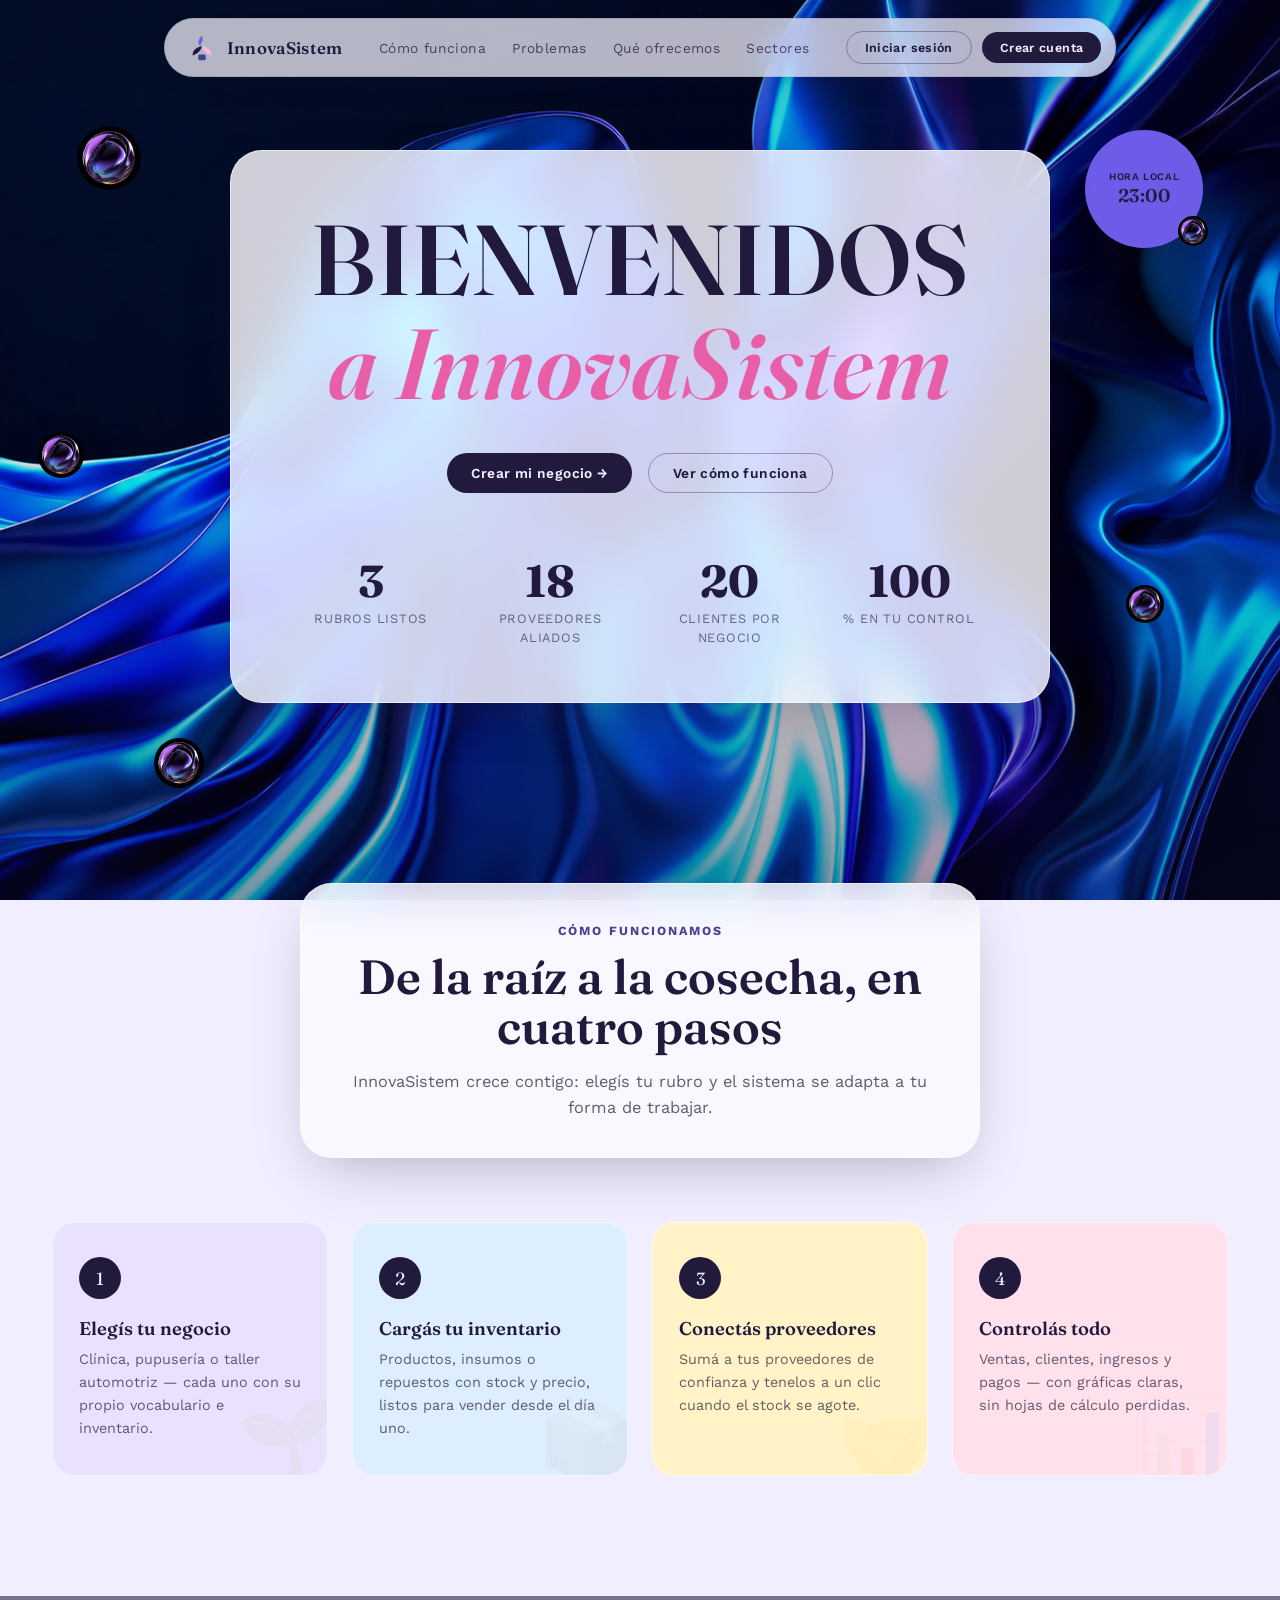
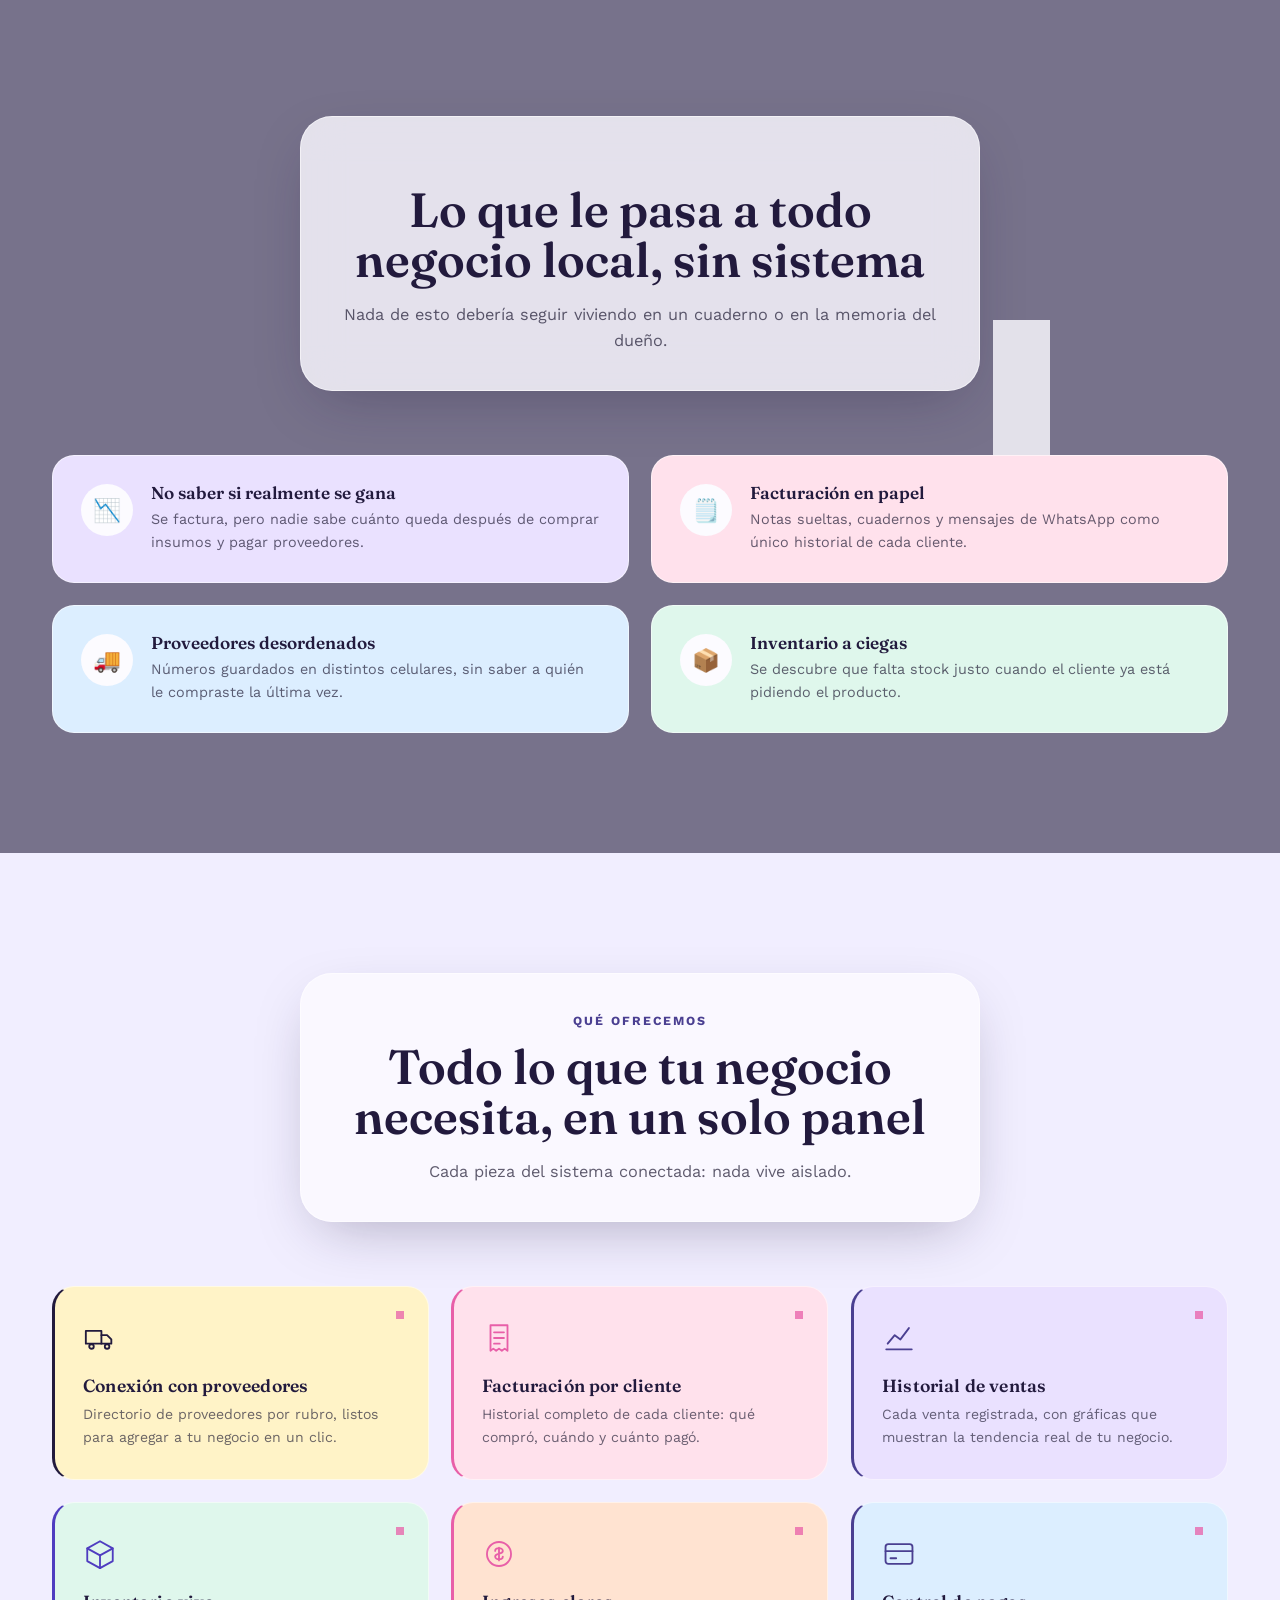
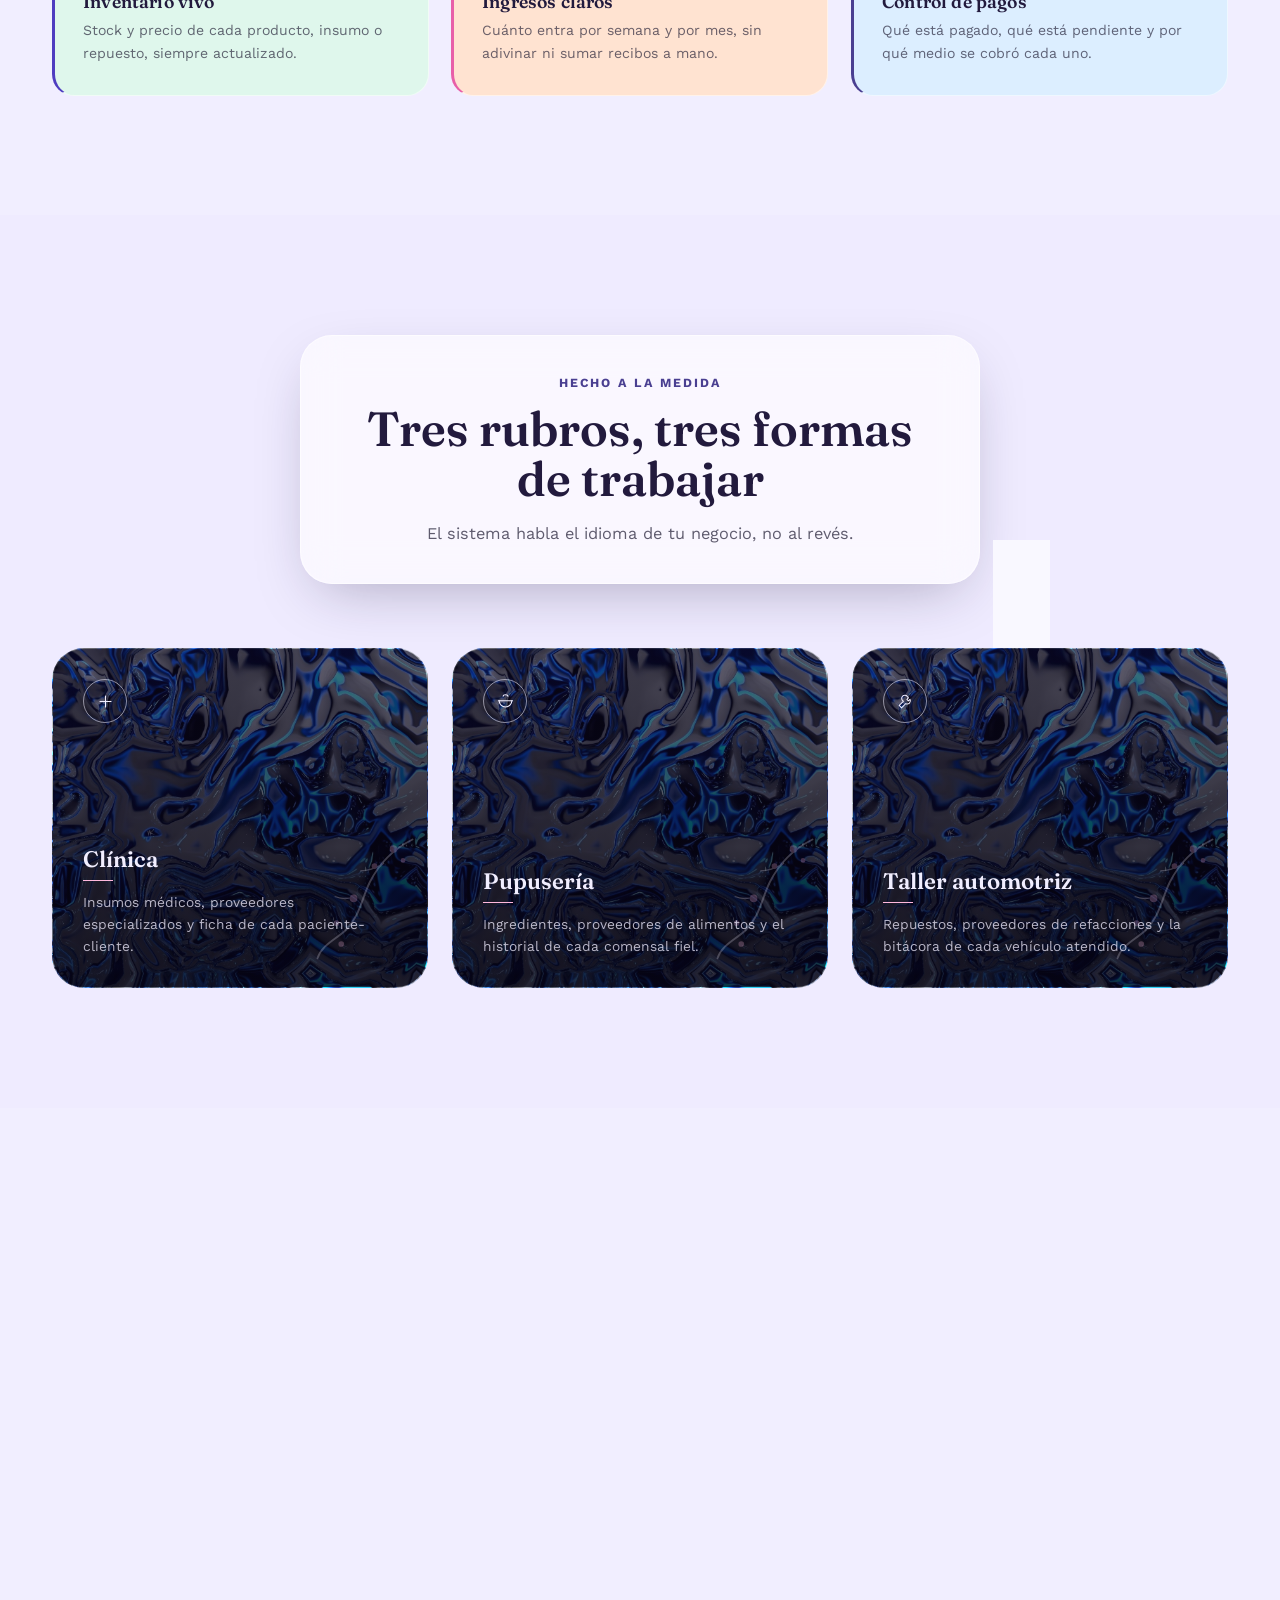
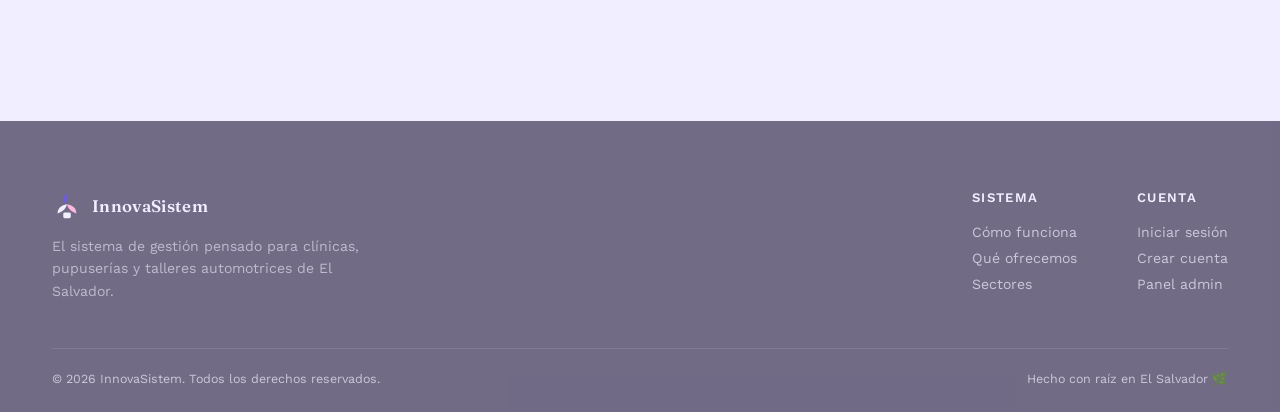
==== index.html @ 736d4b8c "Fondo metalico azul en las tarjetas de sector Usa la foto de textura metalica/liquida azul que el us" ====
<!doctype html>
<html lang="es">
<head>
<meta charset="UTF-8">
<meta name="viewport" content="width=device-width, initial-scale=1.0">
<title>InnovaSistem — El sistema para tu negocio local</title>
<meta name="description" content="InnovaSistem: proveedores, facturación, ventas, ingresos y pagos en un solo lugar para clínicas, pupuserías y talleres.">
<link rel="icon" href="data:,">
<link rel="preconnect" href="https://fonts.googleapis.com">
<link rel="preconnect" href="https://fonts.gstatic.com" crossorigin>
<link href="https://fonts.googleapis.com/css2?family=Fraunces:ital,opsz,wght@0,9..144,400;0,9..144,600;0,9..144,700;1,9..144,500&family=Work+Sans:wght@400;500;600;700&display=swap" rel="stylesheet">
<link rel="stylesheet" href="styles.css?v=20260910a">
</head>
<body>

<div id="splash" aria-hidden="true">
  <svg viewBox="0 0 64 64" fill="none"><path d="M32 6c-9 8-9 16-4 22 3-9 8-13 4-22Z" fill="#6C5CE7"/><path d="M32 28c-14 2-20 10-20 20 10-6 16-6 20-20Z" fill="#F1EEFF"/><path d="M32 28c14 2 20 10 20 20-10-6-16-6-20-20Z" fill="#FFB8DD"/><rect x="24" y="46" width="16" height="12" rx="3" fill="#F1EEFF"/></svg>
</div>
<div class="grain"></div>
<div class="orb-field" aria-hidden="true">
  <span class="mini-orb o1"></span>
  <span class="mini-orb o2"></span>
  <span class="mini-orb o3"></span>
  <span class="mini-orb o4"></span>
  <span class="mini-orb o5"></span>
</div>

<nav class="nav" id="nav">
  <div class="nav-inner">
    <a href="#top" class="brand">
      <svg viewBox="0 0 64 64" fill="none"><path d="M32 6c-9 8-9 16-4 22 3-9 8-13 4-22Z" fill="#6C5CE7"/><path d="M32 28c-14 2-20 10-20 20 10-6 16-6 20-20Z" fill="#221A3D"/><path d="M32 28c14 2 20 10 20 20-10-6-16-6-20-20Z" fill="#FFB8DD"/><rect x="24" y="46" width="16" height="12" rx="3" fill="#4A3F91"/></svg>
      InnovaSistem
    </a>
    <div class="nav-links">
      <a href="#funciona">Cómo funciona</a>
      <a href="#problemas">Problemas</a>
      <a href="#ofrecemos">Qué ofrecemos</a>
      <a href="#sectores">Sectores</a>
    </div>
    <div class="nav-cta">
      <a href="login.html" class="btn btn-outline btn-sm">Iniciar sesión</a>
      <a href="login.html#crear" class="btn btn-dark btn-sm">Crear cuenta</a>
      <button class="burger" id="burger" aria-label="Menú"><svg viewBox="0 0 24 24" fill="none" stroke="currentColor" stroke-width="2"><path d="M4 7h16M4 12h16M4 17h16"/></svg></button>
    </div>
  </div>
</nav>

<div id="mobileMenu" class="mobile-menu" hidden>
  <a href="#funciona">Cómo funciona</a>
  <a href="#problemas">Problemas</a>
  <a href="#ofrecemos">Qué ofrecemos</a>
  <a href="#sectores">Sectores</a>
  <a href="login.html">Iniciar sesión</a>
  <a href="login.html#crear" class="btn btn-dark">Crear cuenta</a>
</div>

<header class="hero" id="top">
  <div class="hero-clock" id="clock">HORA LOCAL<span id="clockTime">00:00</span></div>

  <div class="hero-inner">    
    <h1 class="reveal delay-1">Bienvenidos<br><span class="accent">a InnovaSistem</span></h1>
    <div class="hero-cta reveal delay-4">
      <a href="login.html#crear" class="btn btn-dark">Crear mi negocio →</a>
      <a href="#funciona" class="btn btn-outline">Ver cómo funciona</a>
    </div>

    <div class="stats reveal delay-4">
      <div class="stat"><b data-count="3">0</b><span>Rubros listos</span></div>
      <div class="stat"><b data-count="18">0</b><span>Proveedores aliados</span></div>
      <div class="stat"><b data-count="20">0</b><span>Clientes por negocio</span></div>
      <div class="stat"><b data-count="100">0</b><span>% en tu control</span></div>
    </div>
  </div>
</header>

<section id="funciona">
  <div class="wrap">
    <div class="section-head">
      <span class="tag reveal">Cómo funcionamos</span>
      <h2 class="reveal delay-1">De la raíz a la cosecha, en cuatro pasos</h2>
      <p class="reveal delay-2">InnovaSistem crece contigo: elegís tu rubro y el sistema se adapta a tu forma de trabajar.</p>
    </div>
    <div class="steps">
      <div class="step-card reveal">
        <div class="step-num">1</div>
        <h3>Elegís tu negocio</h3>
        <p>Clínica, pupusería o taller automotriz — cada uno con su propio vocabulario e inventario.</p>
        <span class="step-icon">🌱</span>
      </div>
      <div class="step-card reveal delay-1">
        <div class="step-num">2</div>
        <h3>Cargás tu inventario</h3>
        <p>Productos, insumos o repuestos con stock y precio, listos para vender desde el día uno.</p>
        <span class="step-icon">📦</span>
      </div>
      <div class="step-card reveal delay-2">
        <div class="step-num">3</div>
        <h3>Conectás proveedores</h3>
        <p>Sumá a tus proveedores de confianza y tenelos a un clic cuando el stock se agote.</p>
        <span class="step-icon">🤝</span>
      </div>
      <div class="step-card reveal delay-3">
        <div class="step-num">4</div>
        <h3>Controlás todo</h3>
        <p>Ventas, clientes, ingresos y pagos — con gráficas claras, sin hojas de cálculo perdidas.</p>
        <span class="step-icon">📊</span>
      </div>
    </div>
  </div>
</section>

<section id="problemas" class="problems-section">
  <div class="wrap">
    <div class="section-head">
      <span class="tag reveal">Qué problemas resolvemos</span>
      <h2 class="reveal delay-1">Lo que le pasa a todo negocio local, sin sistema</h2>
      <p class="reveal delay-2">Nada de esto debería seguir viviendo en un cuaderno o en la memoria del dueño.</p>
    </div>
    <div class="problem-grid">
      <div class="problem-card reveal"><div class="ico">📉</div><div><h3>No saber si realmente se gana</h3><p>Se factura, pero nadie sabe cuánto queda después de comprar insumos y pagar proveedores.</p></div></div>
      <div class="problem-card reveal delay-1"><div class="ico">🗒️</div><div><h3>Facturación en papel</h3><p>Notas sueltas, cuadernos y mensajes de WhatsApp como único historial de cada cliente.</p></div></div>
      <div class="problem-card reveal delay-2"><div class="ico">🚚</div><div><h3>Proveedores desordenados</h3><p>Números guardados en distintos celulares, sin saber a quién le compraste la última vez.</p></div></div>
      <div class="problem-card reveal delay-3"><div class="ico">📦</div><div><h3>Inventario a ciegas</h3><p>Se descubre que falta stock justo cuando el cliente ya está pidiendo el producto.</p></div></div>
    </div>
  </div>
</section>

<section id="ofrecemos">
  <div class="wrap">
    <div class="section-head">
      <span class="tag reveal">Qué ofrecemos</span>
      <h2 class="reveal delay-1">Todo lo que tu negocio necesita, en un solo panel</h2>
      <p class="reveal delay-2">Cada pieza del sistema conectada: nada vive aislado.</p>
    </div>
    <div class="offer-grid">
      <div class="offer-card reveal"><span class="seal"></span><div class="ico"><svg viewBox="0 0 24 24"><path d="M2 7h11v9H2z"/><path d="M13 10h4l3 3v3h-7"/><circle cx="6" cy="18" r="1.6"/><circle cx="17" cy="18" r="1.6"/></svg></div><h3>Conexión con proveedores</h3><p>Directorio de proveedores por rubro, listos para agregar a tu negocio en un clic.</p></div>
      <div class="offer-card reveal delay-1"><span class="seal"></span><div class="ico"><svg viewBox="0 0 24 24"><path d="M6 3h12v18l-2-1.5L14 21l-2-1.5L10 21l-2-1.5L6 21V3Z"/><path d="M8.5 8h7M8.5 12h7M8.5 16h4"/></svg></div><h3>Facturación por cliente</h3><p>Historial completo de cada cliente: qué compró, cuándo y cuánto pagó.</p></div>
      <div class="offer-card reveal delay-2"><span class="seal"></span><div class="ico"><svg viewBox="0 0 24 24"><path d="M3 20h18"/><path d="M4 16l5-6 4 3 6-8"/></svg></div><h3>Historial de ventas</h3><p>Cada venta registrada, con gráficas que muestran la tendencia real de tu negocio.</p></div>
      <div class="offer-card reveal delay-3"><span class="seal"></span><div class="ico"><svg viewBox="0 0 24 24"><path d="M3 8l9-5 9 5-9 5-9-5Z"/><path d="M3 8v9l9 5 9-5V8"/><path d="M12 13v9"/></svg></div><h3>Inventario vivo</h3><p>Stock y precio de cada producto, insumo o repuesto, siempre actualizado.</p></div>
      <div class="offer-card reveal delay-4"><span class="seal"></span><div class="ico"><svg viewBox="0 0 24 24"><circle cx="12" cy="12" r="8.5"/><path d="M12 7.5v9M9.3 9.8c0-1.2 1.2-2 2.7-2s2.7.9 2.7 2-1.2 1.6-2.7 2-2.7.9-2.7 2 1.2 2 2.7 2 2.7-.8 2.7-2"/></svg></div><h3>Ingresos claros</h3><p>Cuánto entra por semana y por mes, sin adivinar ni sumar recibos a mano.</p></div>
      <div class="offer-card reveal"><span class="seal"></span><div class="ico"><svg viewBox="0 0 24 24"><rect x="2.5" y="5" width="19" height="14" rx="2"/><path d="M2.5 10h19"/><path d="M6 15h4"/></svg></div><h3>Control de pagos</h3><p>Qué está pagado, qué está pendiente y por qué medio se cobró cada uno.</p></div>
    </div>
  </div>
</section>

<section id="sectores" class="sector-band">
  <div class="wrap">
    <div class="section-head">
      <span class="tag reveal">Hecho a la medida</span>
      <h2 class="reveal delay-1">Tres rubros, tres formas de trabajar</h2>
      <p class="reveal delay-2">El sistema habla el idioma de tu negocio, no al revés.</p>
    </div>
    <div class="sector-grid">
      <div class="sector-card clinica reveal">
        <span class="sicon"><svg viewBox="0 0 24 24"><path d="M12 5v14M5 12h14"/></svg></span>
        <svg class="sbranch" viewBox="0 0 200 200" fill="none"><path d="M170 30c-20 10-35 25-45 45-8 16-10 35-25 50-10 10-25 15-30 30" stroke="#F1EEFF" stroke-width="2" stroke-linecap="round"/><path d="M140 55c-8 5-15 8-25 8" stroke="#F1EEFF" stroke-width="1.4"/><path d="M110 90c-8 3-14 3-22 0" stroke="#F1EEFF" stroke-width="1.4"/><g fill="#FFB8DD"><circle cx="150" cy="40" r="4"/><circle cx="130" cy="58" r="3"/><circle cx="108" cy="92" r="4"/><circle cx="90" cy="118" r="3"/><circle cx="160" cy="52" r="2.5"/><circle cx="95" cy="140" r="3"/></g></svg>
        <h3>Clínica</h3><span class="rule"></span><p>Insumos médicos, proveedores especializados y ficha de cada paciente-cliente.</p>
      </div>
      <div class="sector-card pupuseria reveal delay-1">
        <span class="sicon"><svg viewBox="0 0 24 24"><path d="M3 11h18"/><path d="M4 11a8 8 0 0 0 16 0"/><path d="M9 5.5c0-1 .8-2 3-2s3 1 3 2"/></svg></span>
        <svg class="sbranch" viewBox="0 0 200 200" fill="none"><path d="M170 30c-20 10-35 25-45 45-8 16-10 35-25 50-10 10-25 15-30 30" stroke="#F1EEFF" stroke-width="2" stroke-linecap="round"/><path d="M140 55c-8 5-15 8-25 8" stroke="#F1EEFF" stroke-width="1.4"/><path d="M110 90c-8 3-14 3-22 0" stroke="#F1EEFF" stroke-width="1.4"/><g fill="#FFB8DD"><circle cx="150" cy="40" r="4"/><circle cx="130" cy="58" r="3"/><circle cx="108" cy="92" r="4"/><circle cx="90" cy="118" r="3"/><circle cx="160" cy="52" r="2.5"/><circle cx="95" cy="140" r="3"/></g></svg>
        <h3>Pupusería</h3><span class="rule"></span><p>Ingredientes, proveedores de alimentos y el historial de cada comensal fiel.</p>
      </div>
      <div class="sector-card taller reveal delay-2">
        <span class="sicon"><svg viewBox="0 0 24 24"><path d="M14.7 6.3a4 4 0 1 0-5.4 5.4L4 17l3 3 5.3-5.3a4 4 0 0 0 5.4-5.4l-2 2-2-2 2-2Z"/></svg></span>
        <svg class="sbranch" viewBox="0 0 200 200" fill="none"><path d="M170 30c-20 10-35 25-45 45-8 16-10 35-25 50-10 10-25 15-30 30" stroke="#F1EEFF" stroke-width="2" stroke-linecap="round"/><path d="M140 55c-8 5-15 8-25 8" stroke="#F1EEFF" stroke-width="1.4"/><path d="M110 90c-8 3-14 3-22 0" stroke="#F1EEFF" stroke-width="1.4"/><g fill="#FFB8DD"><circle cx="150" cy="40" r="4"/><circle cx="130" cy="58" r="3"/><circle cx="108" cy="92" r="4"/><circle cx="90" cy="118" r="3"/><circle cx="160" cy="52" r="2.5"/><circle cx="95" cy="140" r="3"/></g></svg>
        <h3>Taller automotriz</h3><span class="rule"></span><p>Repuestos, proveedores de refacciones y la bitácora de cada vehículo atendido.</p>
      </div>
    </div>
  </div>
</section>

<section>
  <div class="wrap">
    <div class="cta-band reveal">
      <div class="cta-ring r1"></div><div class="cta-ring r2"></div>
      <h2>Sembrá el orden en tu negocio hoy</h2>
      <p>Creá tu cuenta, elegí tu rubro y entrá directo a tu panel de administración.</p>
      <a href="login.html#crear" class="btn btn-rosy">Crear mi cuenta →</a>
    </div>
  </div>
</section>

<footer>
  <div class="wrap">
    <div class="foot-top">
      <div class="foot-brand">
        <a href="#top" class="brand"><svg viewBox="0 0 64 64" fill="none"><path d="M32 6c-9 8-9 16-4 22 3-9 8-13 4-22Z" fill="#6C5CE7"/><path d="M32 28c-14 2-20 10-20 20 10-6 16-6 20-20Z" fill="#F1EEFF"/><path d="M32 28c14 2 20 10 20 20-10-6-16-6-20-20Z" fill="#FFB8DD"/><rect x="24" y="46" width="16" height="12" rx="3" fill="#F1EEFF"/></svg>InnovaSistem</a>
        <p>El sistema de gestión pensado para clínicas, pupuserías y talleres automotrices de El Salvador.</p>
      </div>
      <div class="foot-cols">
        <div class="foot-col"><h4>Sistema</h4><a href="#funciona">Cómo funciona</a><a href="#ofrecemos">Qué ofrecemos</a><a href="#sectores">Sectores</a></div>
        <div class="foot-col"><h4>Cuenta</h4><a href="login.html">Iniciar sesión</a><a href="login.html#crear">Crear cuenta</a><a href="admin.html">Panel admin</a></div>
      </div>
    </div>
    <div class="foot-bottom">
      <span>© 2026 InnovaSistem. Todos los derechos reservados.</span>
      <span>Hecho con raíz en El Salvador 🌿</span>
    </div>
  </div>
</footer>

<script defer src="main.js?v=20260908"></script>
</body>
</html>
---- styles.css ----
/* ==========================================================================
   InnovaSistem — Landing styles
   ========================================================================== */

:root{
  --dark-green:#221A3D;
  --moss:#6C5CE7;
  --moss-dark:#4F3DC0;
  --beige:#F1EEFF;
  --beige-2:#E7E1FF;
  --rosy:#FFB8DD;
  --rosy-dark:#E85FA8;
  --midnight:#4A3F91;
  --midnight-light:#6F5FC9;
  --ink:#1C1830;
  --paper:#FCFBFF;
  --shadow: 0 20px 60px -20px rgba(34,26,61,.35);
  --radius-lg: 32px;
  --radius-md: 22px;
  --radius-sm: 14px;
  --ease: cubic-bezier(.16,1,.3,1);
  --ff-serif: 'Fraunces', 'Georgia', serif;
  --ff-sans: 'Work Sans', 'Segoe UI', sans-serif;
  /* pastel + chromatic card tints */
  --p-lav:#EAE1FF;
  --p-sky:#DCEEFF;
  --p-rose:#FFE1EC;
  --p-mint:#DFF7EC;
  --p-butter:#FFF3C7;
  --p-peach:#FFE3D1;
  --glass-border:rgba(255,255,255,.55);
}

*{box-sizing:border-box;}
html{scroll-behavior:smooth;}
body{
  margin:0;
  font-family:var(--ff-sans);
  background-color:var(--beige);
  background-image:linear-gradient(180deg, rgba(10,8,30,.22) 0%, rgba(10,8,30,.08) 45%, rgba(10,8,30,.4) 100%), url('imagenes/cromo.png');
  background-size:cover;background-position:center 30%;background-attachment:fixed;
  color:var(--ink);
  overflow-x:hidden;
  -webkit-font-smoothing:antialiased;
}
img{max-width:100%;display:block;}
a{color:inherit;text-decoration:none;}
ul{margin:0;padding:0;list-style:none;}
h1,h2,h3,h4{font-family:var(--ff-serif);margin:0;line-height:1.05;font-weight:600;}
p{margin:0;line-height:1.6;}
button{font-family:inherit;cursor:pointer;border:none;background:none;}

.wrap{max-width:1240px;margin:0 auto;padding:0 32px;}

/* defensive net for split-text reveal — must never stay invisible */
.reveal[data-split]{opacity:1;transform:none;}

.reveal{
  opacity:0;
  transform:translateY(28px);
  transition:opacity .9s var(--ease), transform .9s var(--ease);
  will-change:opacity, transform;
}
.reveal.is-visible{opacity:1;transform:translateY(0);}
.reveal.delay-1{transition-delay:.08s;}
.reveal.delay-2{transition-delay:.16s;}
.reveal.delay-3{transition-delay:.24s;}
.reveal.delay-4{transition-delay:.32s;}

/* ---------------- botanical decorations ---------------- */
.leaf-corner{
  position:absolute;
  pointer-events:none;
  opacity:.9;
  z-index:1;
}
.leaf-corner svg{display:block;}

.grain{display:none;}

/* ---------------- nav ---------------- */
.nav{
  position:fixed;top:18px;left:0;right:0;z-index:500;
  display:flex;justify-content:center;
  transition:top .5s var(--ease);
}
.nav-inner{
  display:flex;align-items:center;gap:36px;
  background:rgba(250,248,255,.72);
  backdrop-filter:blur(16px) saturate(150%);
  border:1px solid rgba(34,26,61,.1);
  border-radius:999px;
  padding:12px 14px 12px 22px;
  box-shadow:0 12px 34px -18px rgba(34,26,61,.28);
  transition:padding .4s var(--ease), gap .4s var(--ease);
}
.nav.scrolled .nav-inner{padding:8px 10px 8px 18px;box-shadow:0 8px 24px -14px rgba(34,26,61,.35);}

.brand{display:flex;align-items:center;gap:10px;font-family:var(--ff-serif);font-weight:600;font-size:1.05rem;letter-spacing:.02em;color:var(--dark-green);white-space:nowrap;}
.brand svg{width:30px;height:30px;flex:none;}

.nav-links{display:flex;align-items:center;gap:26px;}
.nav-links a{
  font-size:.86rem;letter-spacing:.03em;color:var(--dark-green);opacity:.75;
  position:relative;padding:4px 0;transition:opacity .3s;
}
.nav-links a:hover{opacity:1;}
.nav-links a::after{
  content:'';position:absolute;left:0;bottom:-2px;height:1.5px;width:0;
  background:var(--rosy-dark);transition:width .35s var(--ease);
}
.nav-links a:hover::after{width:100%;}

.btn{
  display:inline-flex;align-items:center;justify-content:center;gap:8px;
  padding:11px 24px;border-radius:999px;font-size:.86rem;letter-spacing:.03em;font-weight:600;
  transition:transform .35s var(--ease), box-shadow .35s var(--ease), background .35s var(--ease), color .35s var(--ease);
}
.btn-dark{background:var(--dark-green);color:var(--beige);}
.btn-dark:hover{transform:translateY(-2px);box-shadow:0 14px 28px -12px rgba(34,26,61,.55);}
.btn-outline{background:transparent;color:var(--dark-green);border:1.5px solid rgba(34,26,61,.35);}
.btn-outline:hover{background:var(--dark-green);color:var(--beige);border-color:var(--dark-green);}
.btn-rosy{background:var(--rosy);color:#37160f;}
.btn-rosy:hover{transform:translateY(-2px);box-shadow:0 14px 28px -12px rgba(255,184,221,.7);}
.btn-sm{padding:8px 18px;font-size:.78rem;}
.btn:active{transform:scale(.96);}

.nav-cta{display:flex;align-items:center;gap:10px;}
.burger{display:none;width:40px;height:40px;border-radius:50%;align-items:center;justify-content:center;background:var(--dark-green);color:var(--beige);}
.burger svg{width:18px;height:18px;}

/* ---------------- hero ---------------- */
.hero{
  position:relative;display:flex;align-items:center;justify-content:center;
  padding:150px 32px 60px;overflow:hidden;min-height:78vh;
}
.hero-clock{
  position:absolute;top:130px;right:6%;
  width:118px;height:118px;border-radius:50%;
  background:var(--moss);color:var(--dark-green);
  display:flex;flex-direction:column;align-items:center;justify-content:center;
  text-align:center;font-size:.62rem;letter-spacing:.06em;font-weight:600;
  box-shadow:var(--shadow);
  animation:float-slow 7s ease-in-out infinite;
}
.hero-clock span{display:block;font-family:var(--ff-serif);font-size:1.15rem;margin-top:2px;}
@keyframes float-slow{0%,100%{transform:translateY(0) rotate(-2deg);}50%{transform:translateY(-12px) rotate(2deg);}}

.hero-inner{
  position:relative;z-index:3;max-width:820px;text-align:center;
  background:rgba(252,251,255,.82);backdrop-filter:blur(22px) saturate(160%);
  border:1px solid var(--glass-border);border-radius:var(--radius-lg);
  padding:56px 60px;box-shadow:var(--shadow);
}
.eyebrow{
  display:inline-flex;align-items:center;gap:8px;padding:7px 16px;border-radius:999px;
  background:rgba(34,26,61,.08);color:var(--dark-green);font-size:.75rem;letter-spacing:.14em;
  text-transform:uppercase;font-weight:600;margin-bottom:26px;
}
.eyebrow::before{content:'';width:6px;height:6px;border-radius:50%;background:var(--rosy-dark);}

.hero h1{
  font-size:clamp(3.2rem,8vw,6.2rem);color:var(--dark-green);
  text-transform:uppercase;letter-spacing:.01em;
}
.hero h1 .accent{color:var(--rosy-dark);font-style:italic;text-transform:none;}
.hero .sub{
  margin-top:18px;font-family:var(--ff-serif);font-size:clamp(1.3rem,2.4vw,1.9rem);
  color:var(--midnight);font-weight:500;
}
.hero .quote{
  max-width:520px;margin:26px auto 0;font-size:.98rem;color:rgba(28,24,48,.72);
  font-style:italic;
}
.hero-cta{display:flex;gap:16px;justify-content:center;margin-top:38px;flex-wrap:wrap;}

.hero-leaf{position:absolute;z-index:1;}
.hero-leaf.l1{top:-60px;left:-90px;width:360px;transform:rotate(-8deg);}
.hero-leaf.l2{bottom:-120px;right:-100px;width:420px;transform:rotate(10deg) scaleX(-1);}
.hero-leaf.l3{top:38%;left:-40px;width:130px;opacity:.7;}

/* ---------------- section shell ---------------- */
section{position:relative;padding:120px 0;}
.section-head{
  max-width:680px;margin:0 auto 64px;text-align:center;
  background:rgba(252,251,255,.82);backdrop-filter:blur(20px) saturate(160%);
  border:1px solid var(--glass-border);border-radius:var(--radius-lg);
  padding:36px 42px;box-shadow:var(--shadow);
}
.tag{
  display:inline-block;color:var(--midnight);font-size:.78rem;letter-spacing:.16em;
  text-transform:uppercase;font-weight:700;margin-bottom:14px;
}
.section-head h2{font-size:clamp(2.1rem,4.4vw,3rem);color:var(--dark-green);}
.section-head p{margin-top:16px;color:rgba(28,24,48,.7);font-size:1.02rem;}

/* ---------------- how it works (steps) ---------------- */
.steps{display:grid;grid-template-columns:repeat(4,1fr);gap:24px;}
.step-card{
  background:var(--p-lav);border-radius:var(--radius-md);padding:34px 26px;
  border:1px solid var(--glass-border);position:relative;overflow:hidden;
  transition:transform .5s var(--ease), box-shadow .5s var(--ease);
}
.step-card:nth-child(2){background:var(--p-sky);}
.step-card:nth-child(3){background:var(--p-butter);}
.step-card:nth-child(4){background:var(--p-rose);}
.step-card:hover{transform:translateY(-8px);box-shadow:var(--shadow);}
.step-num{
  width:42px;height:42px;border-radius:50%;background:var(--dark-green);color:var(--beige);
  display:flex;align-items:center;justify-content:center;font-family:var(--ff-serif);font-size:1.1rem;margin-bottom:20px;
}
.step-card h3{font-size:1.15rem;color:var(--dark-green);margin-bottom:10px;}
.step-card p{font-size:.9rem;color:rgba(28,24,48,.68);}
.step-card .step-icon{position:absolute;right:-10px;bottom:-14px;font-size:5rem;opacity:.06;}

/* ---------------- problems ---------------- */
.problems-section{background:rgba(20,14,45,.55);}
.problem-grid{display:grid;grid-template-columns:repeat(2,1fr);gap:22px;}
.problem-card{
  display:flex;gap:18px;padding:28px;border-radius:var(--radius-md);
  background:var(--p-lav);border:1px solid var(--glass-border);
  transition:background .4s, transform .4s var(--ease);
}
.problem-card:nth-child(2){background:var(--p-rose);}
.problem-card:nth-child(3){background:var(--p-sky);}
.problem-card:nth-child(4){background:var(--p-mint);}
.problem-card:hover{transform:translateX(6px);box-shadow:var(--shadow);}
.problem-card .ico{
  flex:none;width:52px;height:52px;border-radius:50%;background:var(--paper);
  display:flex;align-items:center;justify-content:center;font-size:1.4rem;
}
.problem-card h3{color:var(--dark-green);font-size:1.08rem;margin-bottom:6px;}
.problem-card p{color:rgba(28,24,48,.68);font-size:.9rem;}

/* ---------------- offer grid — minimalist / Japanese-leaning ---------------- */
.offer-grid{display:grid;grid-template-columns:repeat(3,1fr);gap:22px;}
.offer-card{
  background:var(--p-butter);border-radius:var(--radius-md);padding:34px 28px 30px;
  border:1px solid var(--glass-border);border-left:3px solid var(--dark-green);
  transition:transform .5s var(--ease),box-shadow .5s var(--ease), border-color .4s;
  position:relative;
}
.offer-card:hover{transform:translateY(-8px);box-shadow:var(--shadow);}
.offer-card .seal{position:absolute;top:24px;right:24px;width:8px;height:8px;background:var(--rosy-dark);opacity:.75;}
.offer-card .ico{width:34px;height:34px;margin-bottom:22px;color:var(--dark-green);}
.offer-card .ico svg{width:100%;height:100%;fill:none;stroke:currentColor;stroke-width:1.3;stroke-linecap:round;stroke-linejoin:round;}
.offer-card:nth-child(2){background:var(--p-rose);border-left-color:var(--rosy-dark);} .offer-card:nth-child(2) .ico{color:var(--rosy-dark);}
.offer-card:nth-child(3){background:var(--p-lav);border-left-color:var(--midnight);} .offer-card:nth-child(3) .ico{color:var(--midnight);}
.offer-card:nth-child(4){background:var(--p-mint);border-left-color:var(--moss-dark);} .offer-card:nth-child(4) .ico{color:var(--moss-dark);}
.offer-card:nth-child(5){background:var(--p-peach);border-left-color:var(--rosy-dark);} .offer-card:nth-child(5) .ico{color:var(--rosy-dark);}
.offer-card:nth-child(6){background:var(--p-sky);border-left-color:var(--midnight);} .offer-card:nth-child(6) .ico{color:var(--midnight);}
.offer-card h3{font-size:1.1rem;color:var(--dark-green);margin-bottom:8px;letter-spacing:.01em;}
.offer-card p{font-size:.88rem;color:rgba(28,24,48,.65);}

/* ---------------- sectors — ink-wash / Japanese contrast ---------------- */
.sector-band{background:rgba(234,225,255,.28);}
.sector-grid{display:grid;grid-template-columns:repeat(3,1fr);gap:24px;}
.sector-card{
  border-radius:var(--radius-lg);overflow:hidden;position:relative;height:340px;
  display:flex;flex-direction:column;justify-content:flex-end;padding:30px;color:var(--beige);
  transition:transform .5s var(--ease);border:1px solid rgba(241,238,255,.14);
  background:url('imagenes/cuadro.png') center/cover;
}
.sector-card:hover{transform:translateY(-6px) scale(1.015);}
.sector-card::before{
  content:'';position:absolute;inset:0;z-index:0;
  background:linear-gradient(165deg,rgba(14,10,40,.5),rgba(6,4,20,.78) 75%);
}
.sector-card .sicon{
  position:relative;z-index:1;width:44px;height:44px;border-radius:50%;
  border:1px solid rgba(241,238,255,.55);display:flex;align-items:center;justify-content:center;margin-bottom:auto;
}
.sector-card .sicon svg{width:19px;height:19px;fill:none;stroke:var(--beige);stroke-width:1.3;stroke-linecap:round;stroke-linejoin:round;}
.sector-card .sbranch{position:absolute;right:-14px;bottom:-14px;width:190px;height:190px;opacity:.24;z-index:0;}
.sector-card h3{position:relative;z-index:1;font-size:1.4rem;margin-bottom:8px;}
.sector-card .rule{position:relative;z-index:1;display:block;width:30px;height:1px;background:var(--rosy);margin-bottom:10px;}
.sector-card p{position:relative;z-index:1;font-size:.86rem;color:rgba(241,238,255,.75);}

/* ---------------- cta band ---------------- */
.cta-band{
  margin:0 auto;max-width:1100px;border-radius:var(--radius-lg);padding:70px 60px;text-align:center;
  background:radial-gradient(120% 120% at 50% 0%, #6C5CE7 0%, #221A3D 70%);
  color:var(--beige);position:relative;overflow:hidden;
}
.cta-band h2{font-size:clamp(2rem,4.6vw,3.2rem);}
.cta-band p{margin:16px auto 34px;max-width:460px;color:rgba(241,238,255,.78);}
.cta-band .btn-rosy:hover{box-shadow:0 20px 40px -14px rgba(0,0,0,.45);}
.cta-ring{position:absolute;border:1px solid rgba(241,238,255,.15);border-radius:50%;}
.cta-ring.r1{width:420px;height:420px;top:-160px;left:-160px;}
.cta-ring.r2{width:280px;height:280px;bottom:-140px;right:-80px;}

/* ---------------- footer ---------------- */
footer{background:rgba(34,26,61,.62);color:rgba(241,238,255,.7);padding:70px 0 26px;margin-top:40px;position:relative;z-index:1;}
.foot-top{display:flex;justify-content:space-between;flex-wrap:wrap;gap:40px;padding-bottom:46px;border-bottom:1px solid rgba(241,238,255,.12);}
.foot-brand{max-width:320px;}
.foot-brand .brand{color:var(--beige);}
.foot-brand p{margin-top:14px;font-size:.88rem;color:rgba(241,238,255,.6);}
.foot-cols{display:flex;gap:60px;flex-wrap:wrap;}
.foot-col h4{color:var(--beige);font-family:var(--ff-sans);font-size:.82rem;letter-spacing:.1em;text-transform:uppercase;margin-bottom:14px;}
.foot-col a{display:block;font-size:.88rem;padding:5px 0;transition:color .3s;}
.foot-col a:hover{color:var(--beige);}
.foot-bottom{display:flex;justify-content:space-between;padding-top:22px;font-size:.78rem;flex-wrap:wrap;gap:10px;}

/* ---------------- counters ---------------- */
.stats{display:grid;grid-template-columns:repeat(4,1fr);gap:20px;margin-top:60px;}
.stat{text-align:center;}
.stat b{display:block;font-family:var(--ff-serif);font-size:clamp(2rem,4vw,2.8rem);color:var(--dark-green);}
.stat span{font-size:.8rem;letter-spacing:.06em;text-transform:uppercase;color:rgba(28,24,48,.6);}

/* ---------------- splash ---------------- */
#splash{
  position:fixed;inset:0;z-index:10000;background:var(--dark-green);
  display:flex;align-items:center;justify-content:center;
  animation:splash-hide 4.5s forwards;
}
#splash svg{width:60px;height:60px;animation:splash-pulse 1.1s ease-in-out infinite;}
@keyframes splash-pulse{0%,100%{transform:scale(1);opacity:.7;}50%{transform:scale(1.15);opacity:1;}}
@keyframes splash-hide{0%{opacity:1;visibility:visible;}85%{opacity:1;visibility:visible;}100%{opacity:0;visibility:hidden;}}

/* ---------------- mobile menu ---------------- */
.mobile-menu{
  position:fixed;top:90px;left:16px;right:16px;z-index:490;
  background:rgba(250,248,255,.92);backdrop-filter:blur(16px);
  border-radius:var(--radius-md);padding:18px;
  box-shadow:var(--shadow);display:flex;flex-direction:column;gap:4px;
  border:1px solid rgba(34,26,61,.08);
}
.mobile-menu[hidden]{display:none !important;}
.mobile-menu a{padding:12px 14px;border-radius:12px;color:var(--dark-green);font-size:.95rem;transition:background .3s;}
.mobile-menu a:hover{background:rgba(34,26,61,.06);}
.mobile-menu a.btn{margin-top:8px;text-align:center;}

/* ---------------- mini orbs ---------------- */
.orb-field{position:fixed;inset:0;z-index:1;pointer-events:none;overflow:hidden;}
.mini-orb{
  position:absolute;border-radius:50%;
  background:url('imagenes/orbe.png') center/cover;
  box-shadow:0 20px 50px -14px rgba(34,26,61,.5);
  animation:orb-float 12s ease-in-out infinite;
}
.mini-orb.o1{width:64px;height:64px;top:14%;left:6%;animation-duration:13s;}
.mini-orb.o2{width:38px;height:38px;top:65%;left:88%;animation-duration:9s;animation-delay:1.2s;}
.mini-orb.o3{width:50px;height:50px;top:82%;left:12%;animation-duration:15s;animation-delay:.6s;}
.mini-orb.o4{width:30px;height:30px;top:24%;left:92%;animation-duration:10s;animation-delay:2s;}
.mini-orb.o5{width:46px;height:46px;top:48%;left:3%;animation-duration:11s;animation-delay:.9s;}
@keyframes orb-float{
  0%,100%{transform:translateY(0) rotate(0deg);}
  50%{transform:translateY(-22px) rotate(10deg);}
}

/* ---------------- responsive ---------------- */
@media (max-width:980px){
  .nav-links{display:none;}
  .burger{display:flex;}
  .steps{grid-template-columns:repeat(2,1fr);}
  .problem-grid{grid-template-columns:1fr;}
  .offer-grid{grid-template-columns:repeat(2,1fr);}
  .sector-grid{grid-template-columns:1fr;}
  .stats{grid-template-columns:repeat(2,1fr);}
  .hero-clock{display:none;}
}
@media (max-width:640px){
  .steps{grid-template-columns:1fr;}
  .offer-grid{grid-template-columns:1fr;}
  .cta-band{padding:50px 26px;}
  .foot-top{flex-direction:column;}
  section{padding:80px 0;}
  .hero{padding:130px 20px 70px;}
}
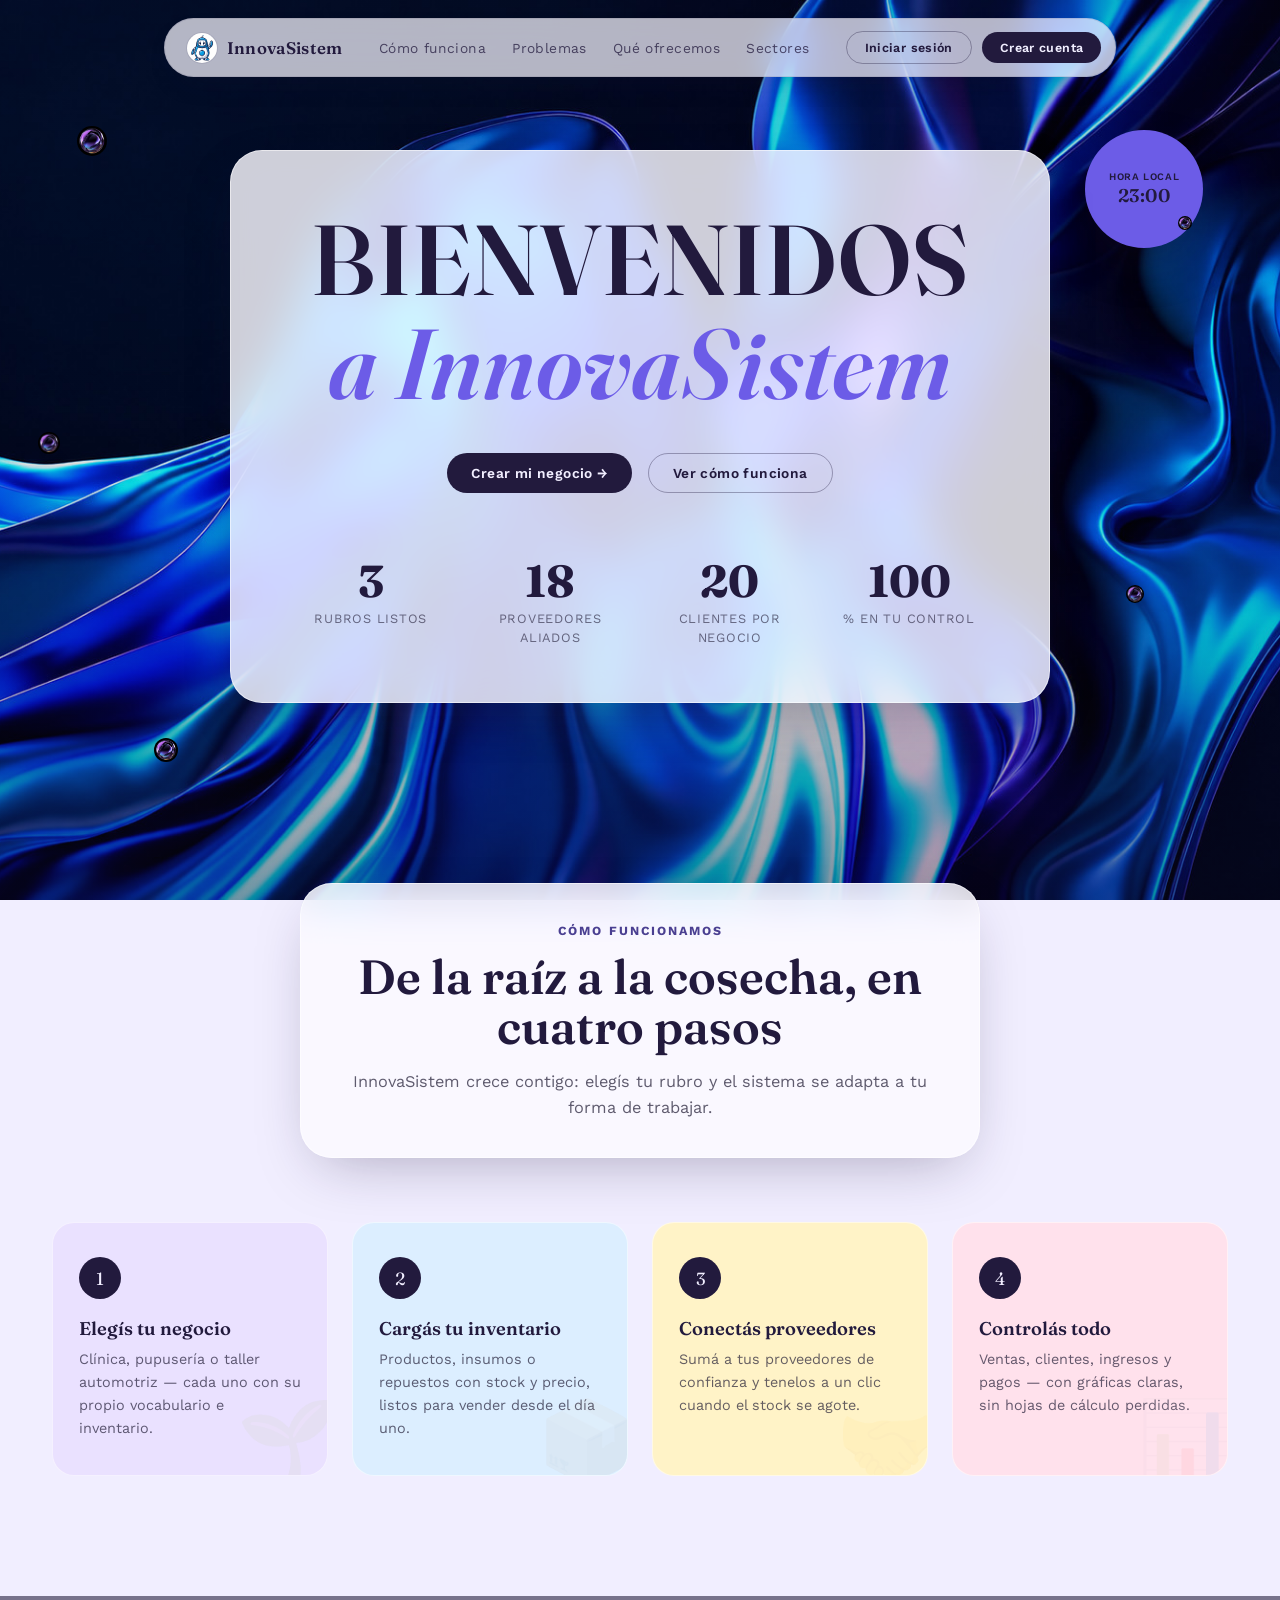
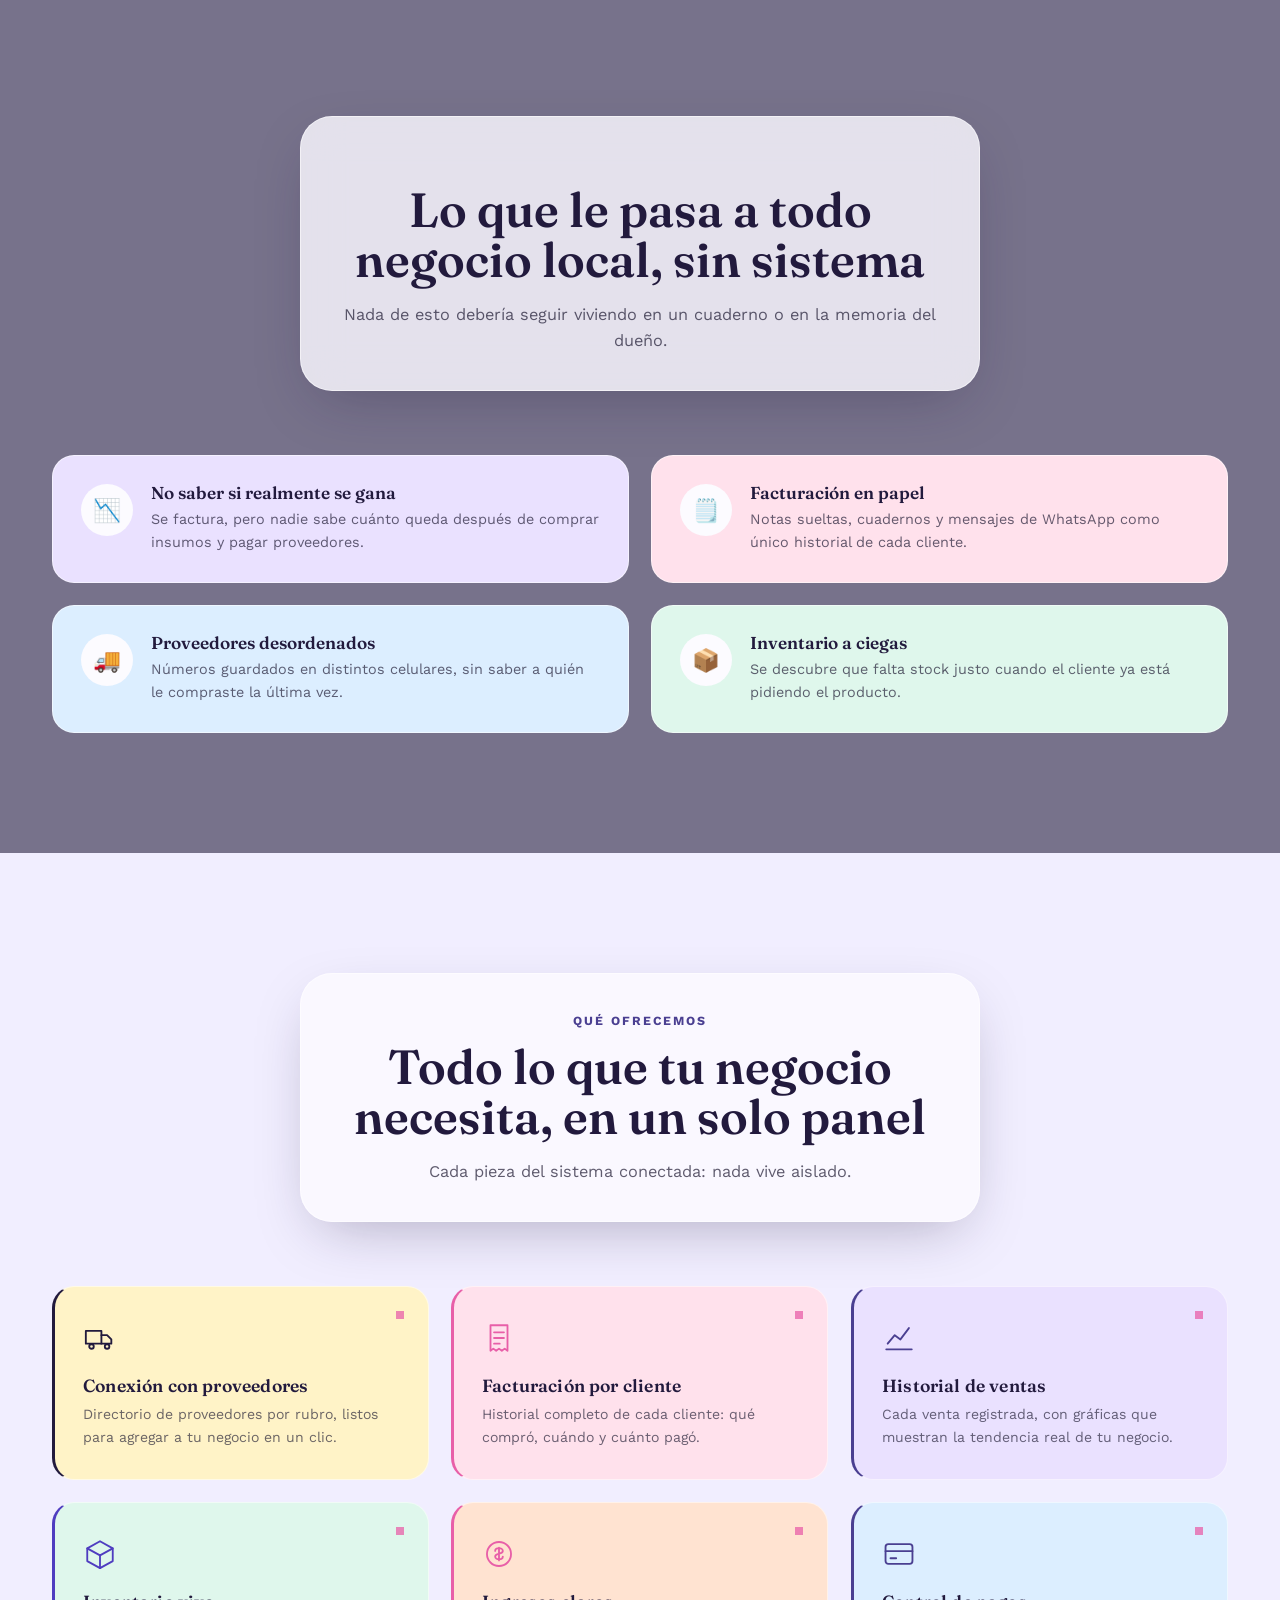
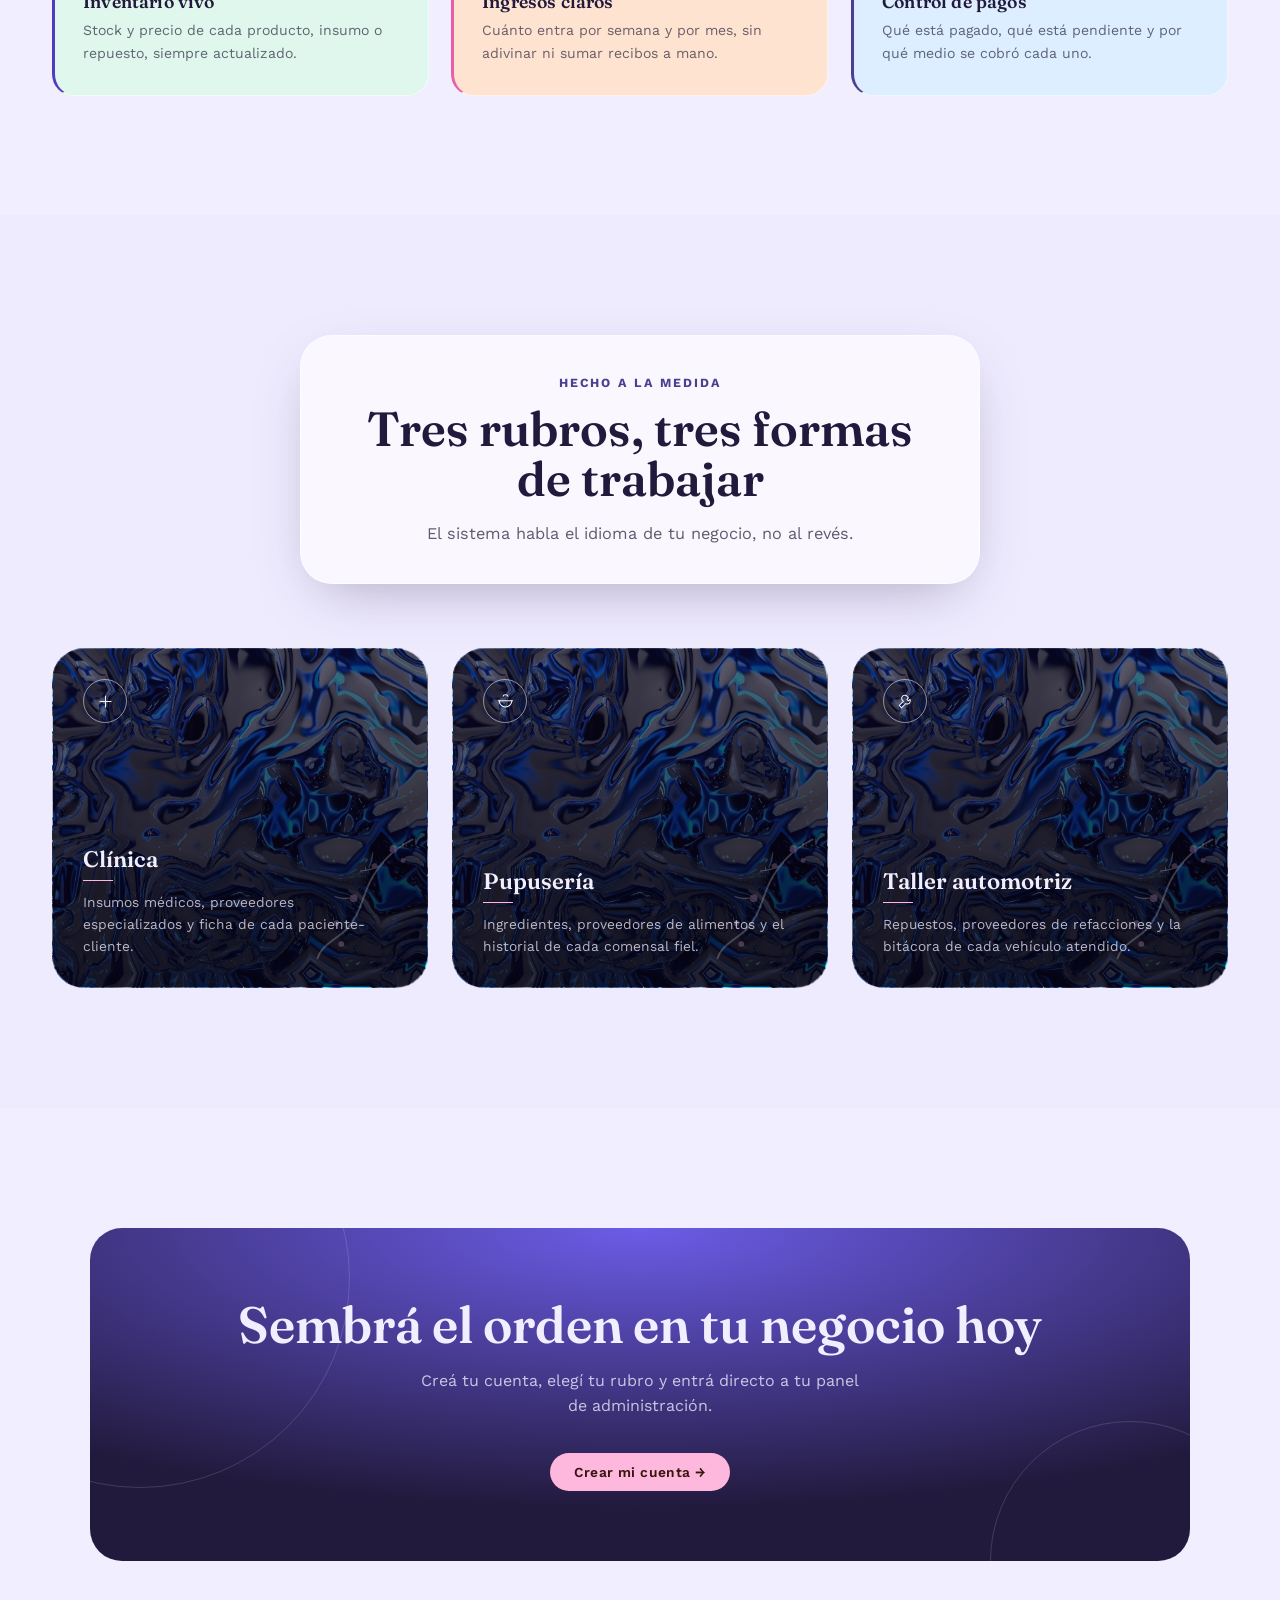
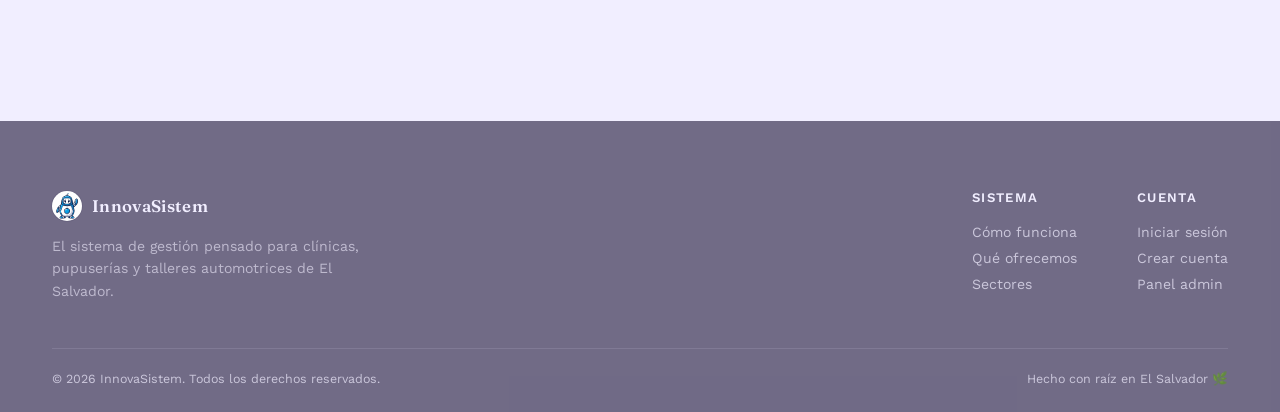
==== commit 6286bb43: "Cambiar color del texto rosado y reemplazar el logo por la mascota El "a InnovaSistem" en rosa desen" ====
--- a/index.html
+++ b/index.html
@@ -9,12 +9,12 @@
 <link rel="preconnect" href="https://fonts.googleapis.com">
 <link rel="preconnect" href="https://fonts.gstatic.com" crossorigin>
 <link href="https://fonts.googleapis.com/css2?family=Fraunces:ital,opsz,wght@0,9..144,400;0,9..144,600;0,9..144,700;1,9..144,500&family=Work+Sans:wght@400;500;600;700&display=swap" rel="stylesheet">
-<link rel="stylesheet" href="styles.css?v=20260910a">
+<link rel="stylesheet" href="styles.css?v=20260911a">
 </head>
 <body>
 
 <div id="splash" aria-hidden="true">
-  <svg viewBox="0 0 64 64" fill="none"><path d="M32 6c-9 8-9 16-4 22 3-9 8-13 4-22Z" fill="#6C5CE7"/><path d="M32 28c-14 2-20 10-20 20 10-6 16-6 20-20Z" fill="#F1EEFF"/><path d="M32 28c14 2 20 10 20 20-10-6-16-6-20-20Z" fill="#FFB8DD"/><rect x="24" y="46" width="16" height="12" rx="3" fill="#F1EEFF"/></svg>
+  <img src="imagenes/logo.png" alt="" class="mascot-logo">
 </div>
 <div class="grain"></div>
 <div class="orb-field" aria-hidden="true">
@@ -28,7 +28,7 @@
 <nav class="nav" id="nav">
   <div class="nav-inner">
     <a href="#top" class="brand">
-      <svg viewBox="0 0 64 64" fill="none"><path d="M32 6c-9 8-9 16-4 22 3-9 8-13 4-22Z" fill="#6C5CE7"/><path d="M32 28c-14 2-20 10-20 20 10-6 16-6 20-20Z" fill="#221A3D"/><path d="M32 28c14 2 20 10 20 20-10-6-16-6-20-20Z" fill="#FFB8DD"/><rect x="24" y="46" width="16" height="12" rx="3" fill="#4A3F91"/></svg>
+      <img src="imagenes/logo.png" alt="" class="mascot-logo">
       InnovaSistem
     </a>
     <div class="nav-links">
@@ -185,7 +185,7 @@
   <div class="wrap">
     <div class="foot-top">
       <div class="foot-brand">
-        <a href="#top" class="brand"><svg viewBox="0 0 64 64" fill="none"><path d="M32 6c-9 8-9 16-4 22 3-9 8-13 4-22Z" fill="#6C5CE7"/><path d="M32 28c-14 2-20 10-20 20 10-6 16-6 20-20Z" fill="#F1EEFF"/><path d="M32 28c14 2 20 10 20 20-10-6-16-6-20-20Z" fill="#FFB8DD"/><rect x="24" y="46" width="16" height="12" rx="3" fill="#F1EEFF"/></svg>InnovaSistem</a>
+        <a href="#top" class="brand"><img src="imagenes/logo.png" alt="" class="mascot-logo">InnovaSistem</a>
         <p>El sistema de gestión pensado para clínicas, pupuserías y talleres automotrices de El Salvador.</p>
       </div>
       <div class="foot-cols">
--- a/styles.css
+++ b/styles.css
@@ -97,7 +97,8 @@
 .nav.scrolled .nav-inner{padding:8px 10px 8px 18px;box-shadow:0 8px 24px -14px rgba(34,26,61,.35);}
 
 .brand{display:flex;align-items:center;gap:10px;font-family:var(--ff-serif);font-weight:600;font-size:1.05rem;letter-spacing:.02em;color:var(--dark-green);white-space:nowrap;}
-.brand svg{width:30px;height:30px;flex:none;}
+.brand svg, .brand img{width:30px;height:30px;flex:none;}
+.mascot-logo{border-radius:50%;object-fit:cover;background:#fff;display:block;box-shadow:0 0 0 1px rgba(34,26,61,.08);}
 
 .nav-links{display:flex;align-items:center;gap:26px;}
 .nav-links a{
@@ -163,7 +164,7 @@
   font-size:clamp(3.2rem,8vw,6.2rem);color:var(--dark-green);
   text-transform:uppercase;letter-spacing:.01em;
 }
-.hero h1 .accent{color:var(--rosy-dark);font-style:italic;text-transform:none;}
+.hero h1 .accent{color:var(--moss);font-style:italic;text-transform:none;}
 .hero .sub{
   margin-top:18px;font-family:var(--ff-serif);font-size:clamp(1.3rem,2.4vw,1.9rem);
   color:var(--midnight);font-weight:500;
@@ -313,7 +314,7 @@
   display:flex;align-items:center;justify-content:center;
   animation:splash-hide 4.5s forwards;
 }
-#splash svg{width:60px;height:60px;animation:splash-pulse 1.1s ease-in-out infinite;}
+#splash svg, #splash img{width:60px;height:60px;animation:splash-pulse 1.1s ease-in-out infinite;}
 @keyframes splash-pulse{0%,100%{transform:scale(1);opacity:.7;}50%{transform:scale(1.15);opacity:1;}}
 @keyframes splash-hide{0%{opacity:1;visibility:visible;}85%{opacity:1;visibility:visible;}100%{opacity:0;visibility:hidden;}}
 
@@ -338,11 +339,11 @@
   box-shadow:0 20px 50px -14px rgba(34,26,61,.5);
   animation:orb-float 12s ease-in-out infinite;
 }
-.mini-orb.o1{width:64px;height:64px;top:14%;left:6%;animation-duration:13s;}
-.mini-orb.o2{width:38px;height:38px;top:65%;left:88%;animation-duration:9s;animation-delay:1.2s;}
-.mini-orb.o3{width:50px;height:50px;top:82%;left:12%;animation-duration:15s;animation-delay:.6s;}
-.mini-orb.o4{width:30px;height:30px;top:24%;left:92%;animation-duration:10s;animation-delay:2s;}
-.mini-orb.o5{width:46px;height:46px;top:48%;left:3%;animation-duration:11s;animation-delay:.9s;}
+.mini-orb.o1{width:30px;height:30px;top:14%;left:6%;animation-duration:13s;}
+.mini-orb.o2{width:18px;height:18px;top:65%;left:88%;animation-duration:9s;animation-delay:1.2s;}
+.mini-orb.o3{width:24px;height:24px;top:82%;left:12%;animation-duration:15s;animation-delay:.6s;}
+.mini-orb.o4{width:14px;height:14px;top:24%;left:92%;animation-duration:10s;animation-delay:2s;}
+.mini-orb.o5{width:22px;height:22px;top:48%;left:3%;animation-duration:11s;animation-delay:.9s;}
 @keyframes orb-float{
   0%,100%{transform:translateY(0) rotate(0deg);}
   50%{transform:translateY(-22px) rotate(10deg);}
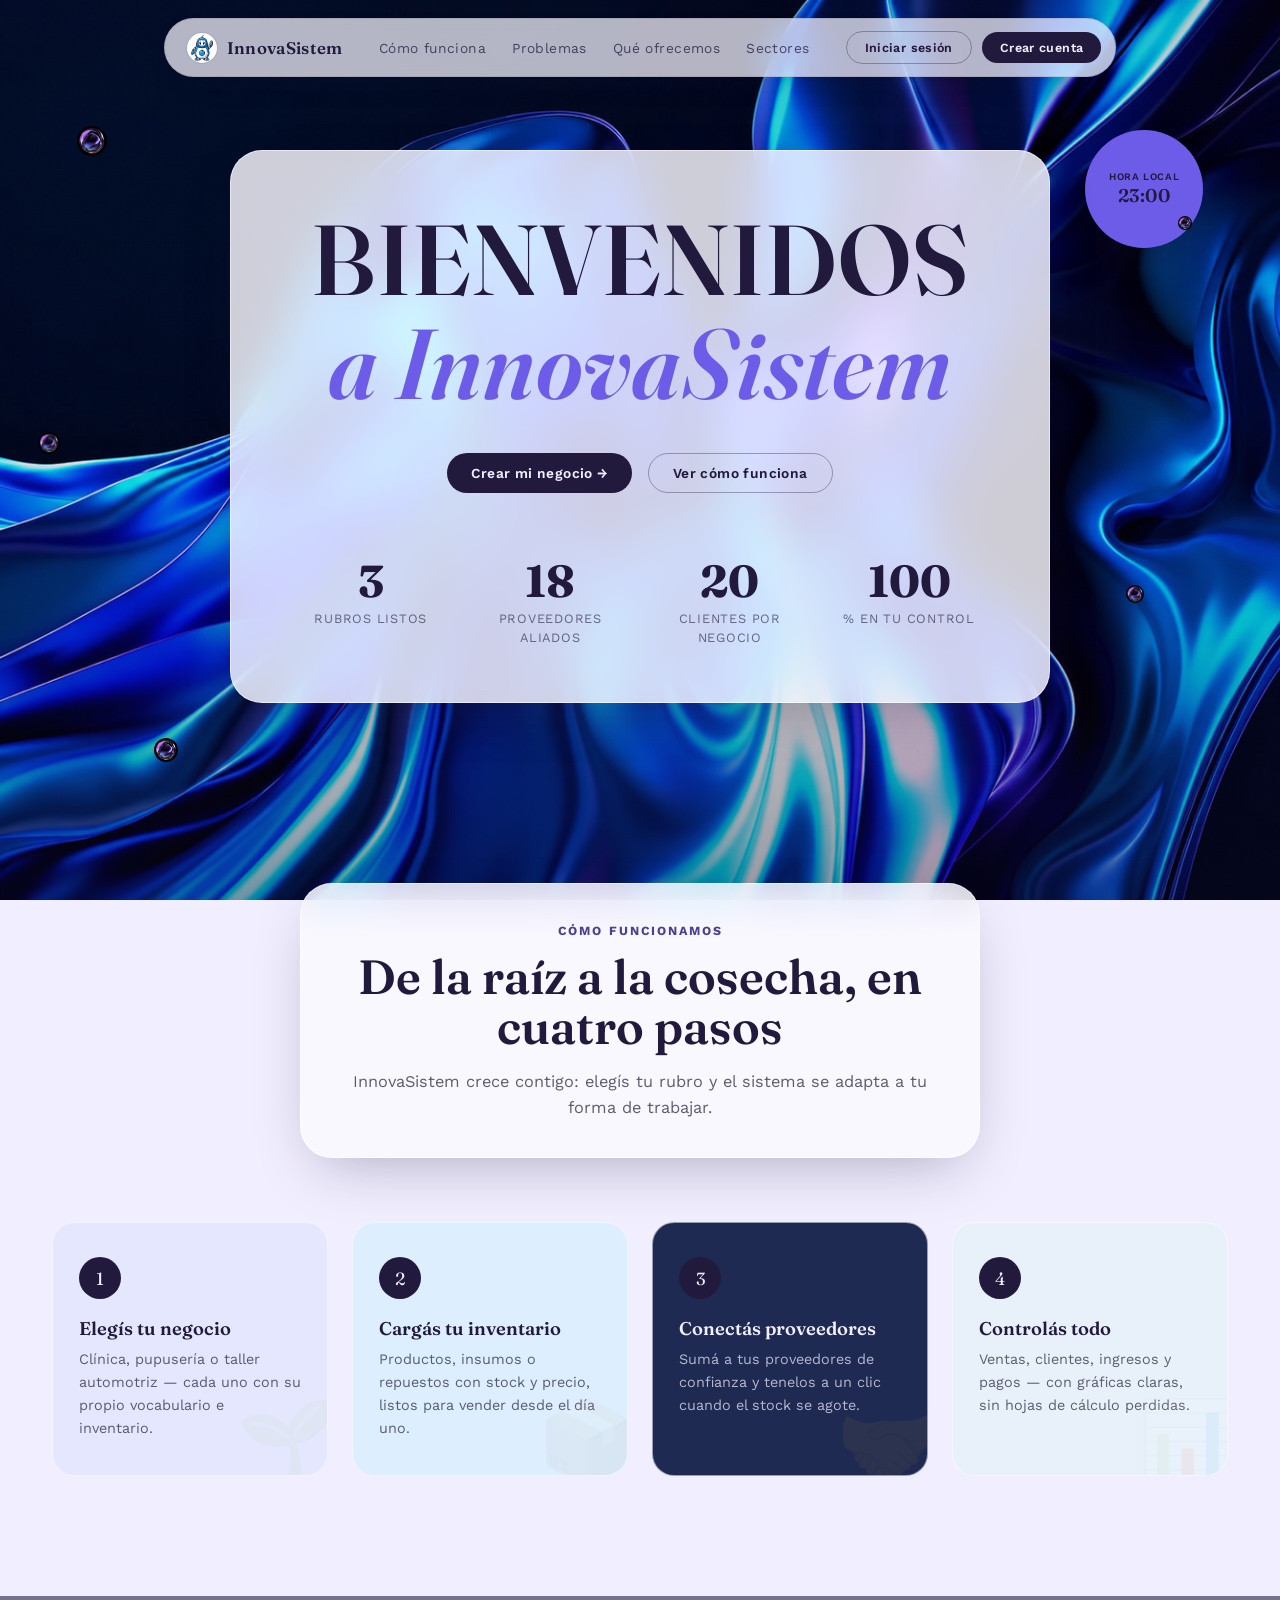
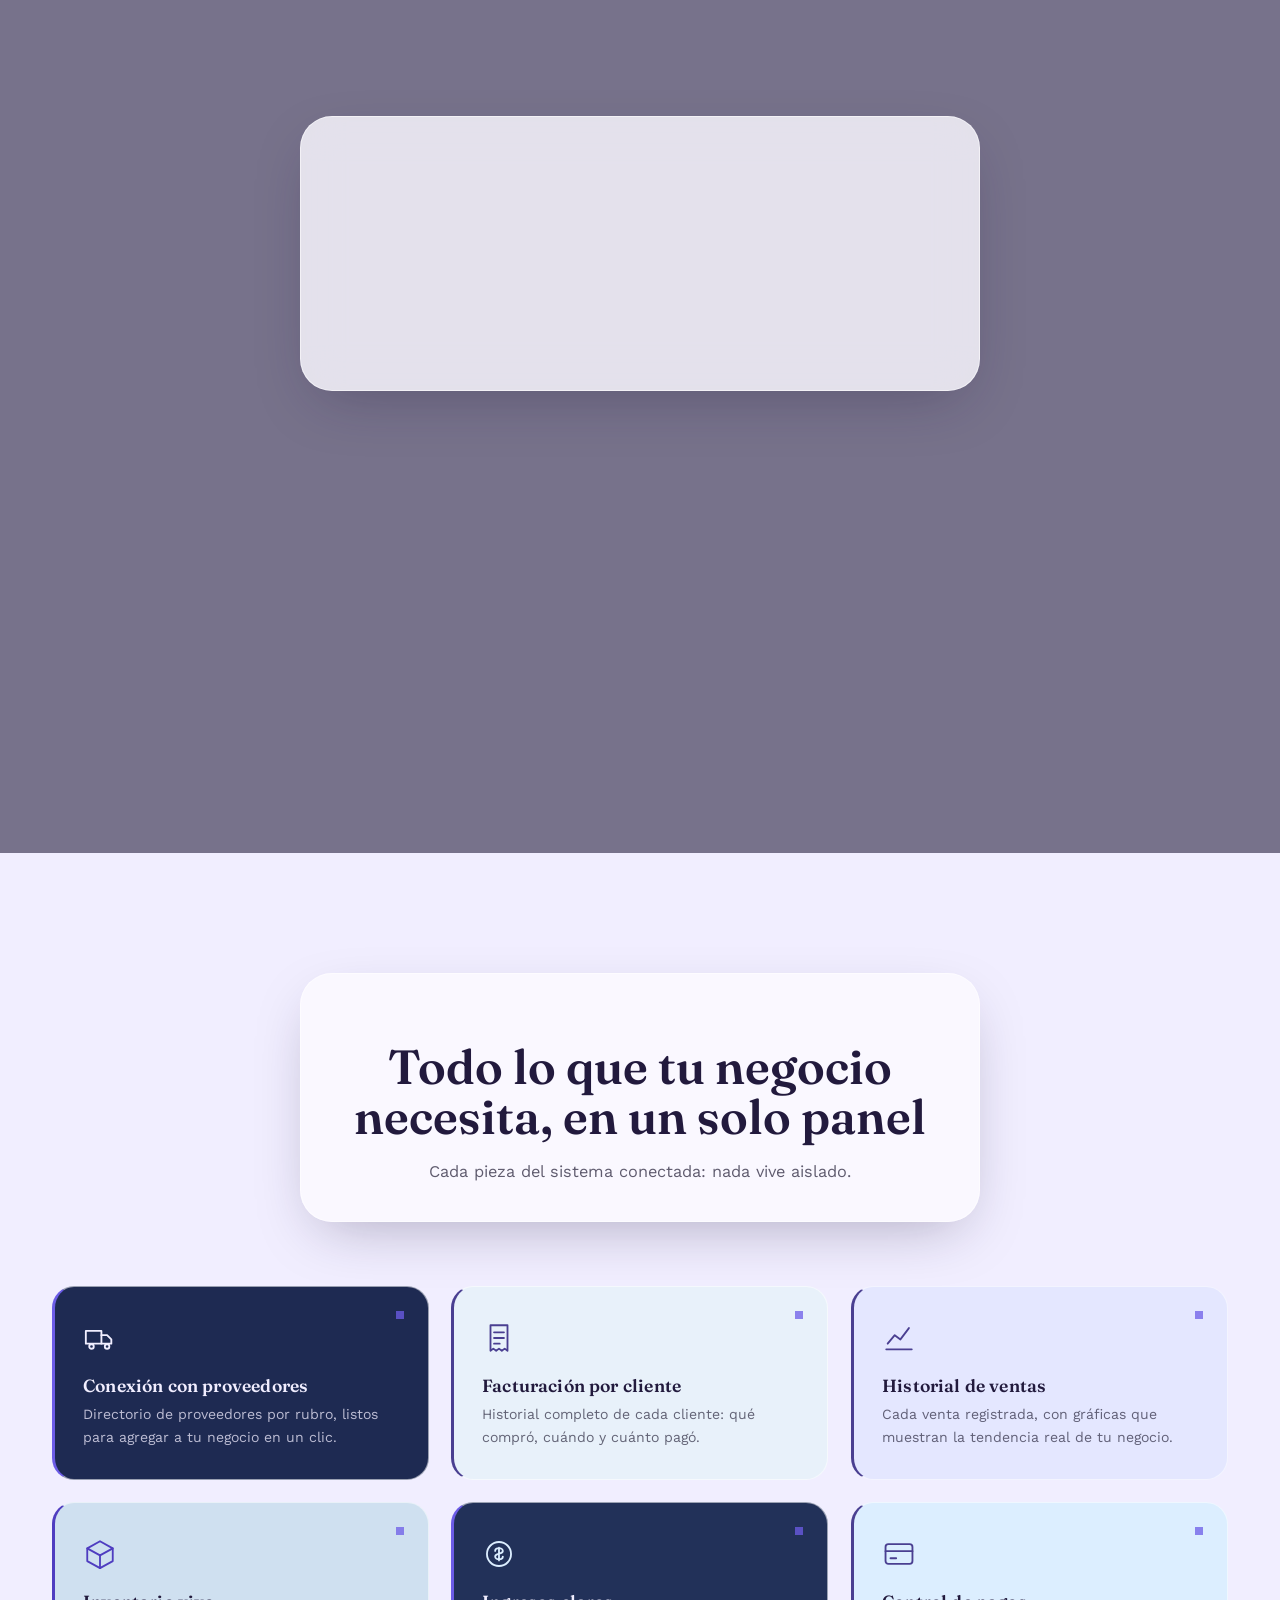
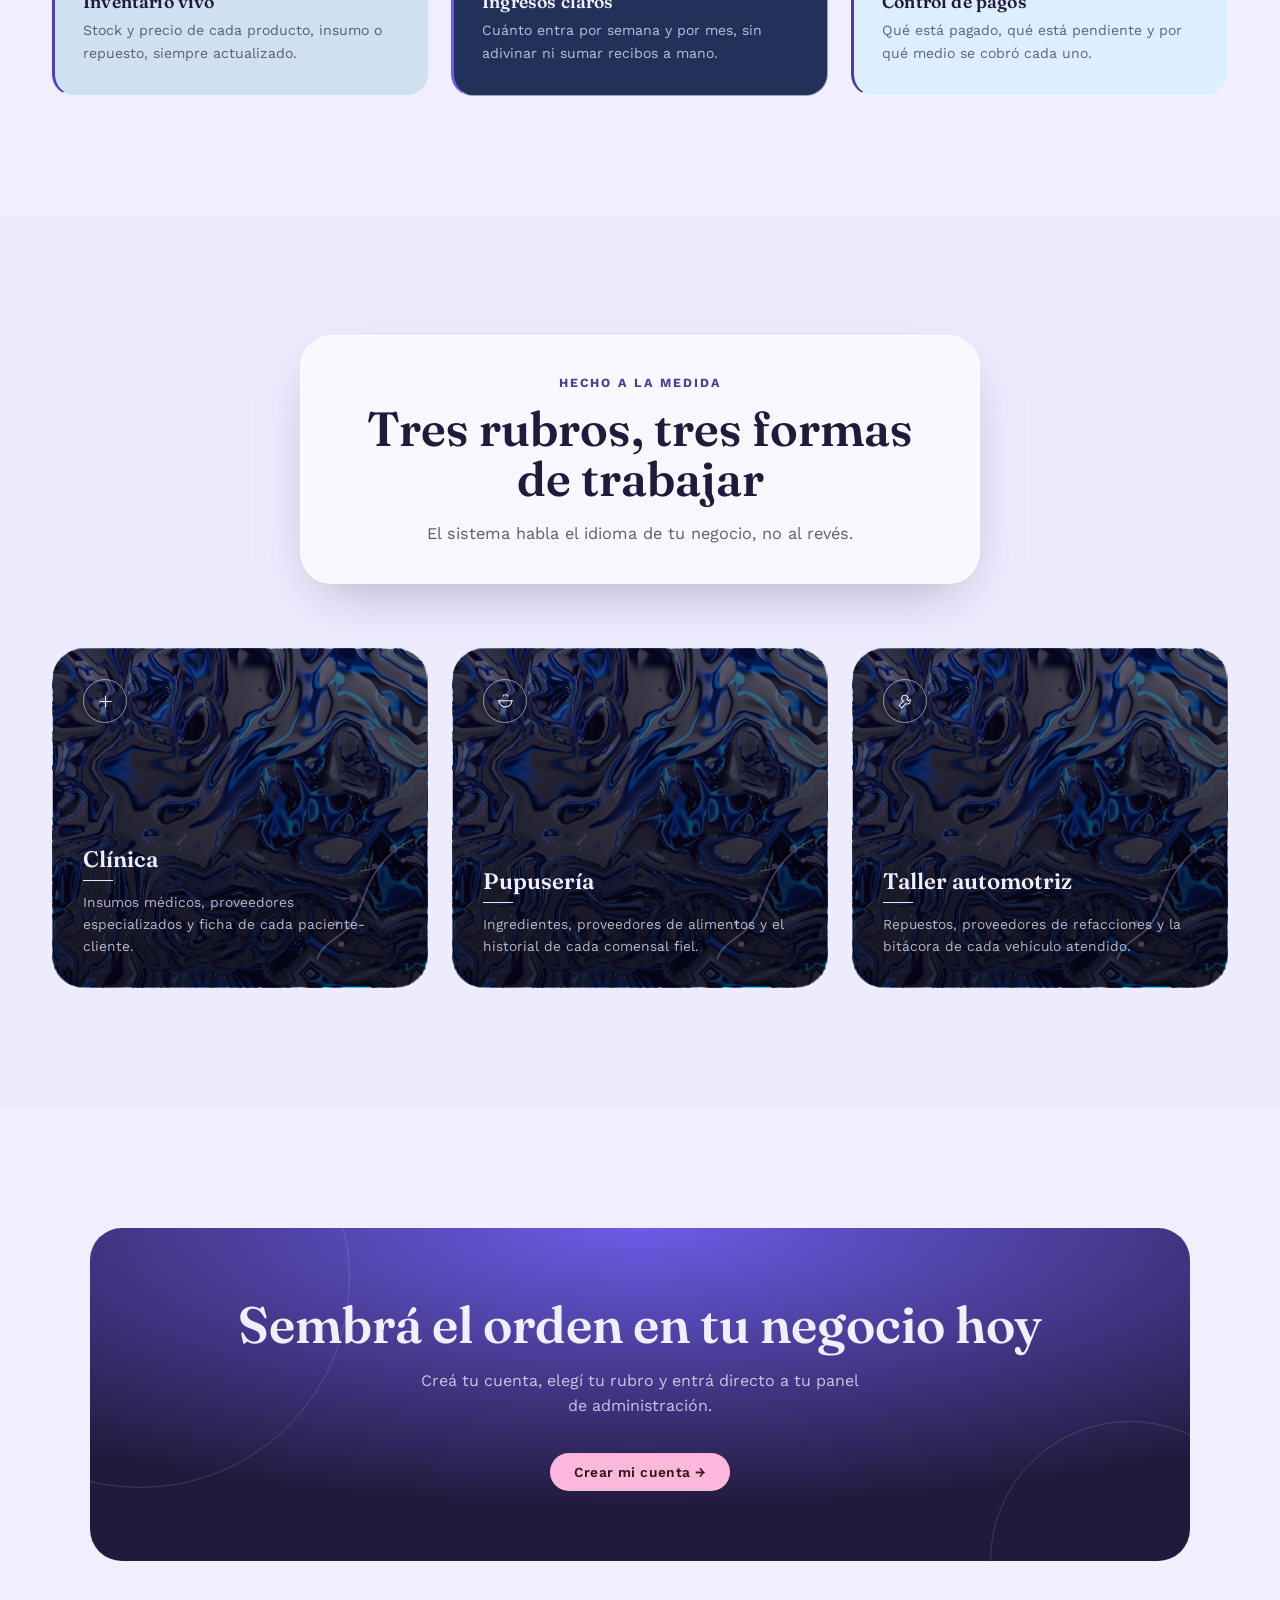
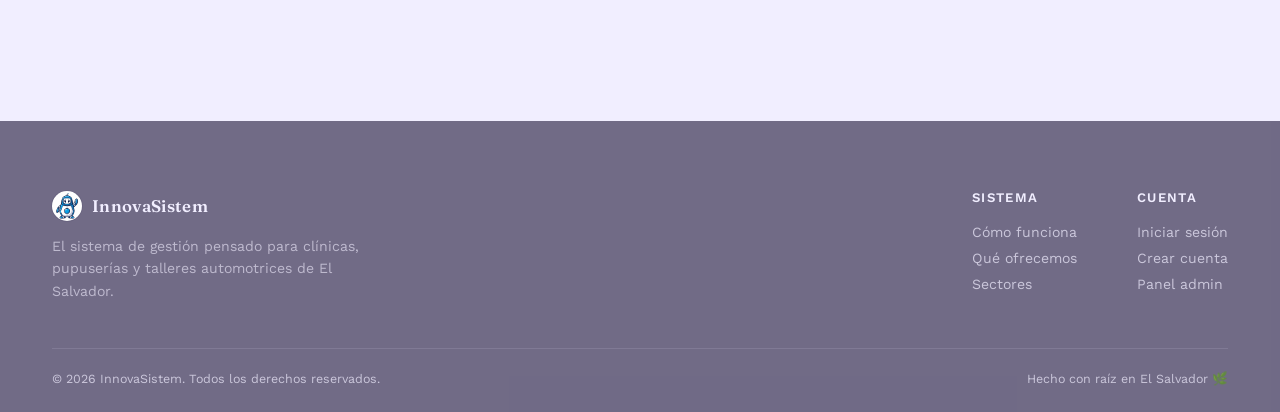
==== commit 442ea1e8: "Unificar las tarjetas de la landing a paleta azul (sin amarillo/rosa/verde) Las step-cards, problem-" ====
--- a/index.html
+++ b/index.html
@@ -9,7 +9,7 @@
 <link rel="preconnect" href="https://fonts.googleapis.com">
 <link rel="preconnect" href="https://fonts.gstatic.com" crossorigin>
 <link href="https://fonts.googleapis.com/css2?family=Fraunces:ital,opsz,wght@0,9..144,400;0,9..144,600;0,9..144,700;1,9..144,500&family=Work+Sans:wght@400;500;600;700&display=swap" rel="stylesheet">
-<link rel="stylesheet" href="styles.css?v=20260911a">
+<link rel="stylesheet" href="styles.css?v=20260911b">
 </head>
 <body>
 
--- a/styles.css
+++ b/styles.css
@@ -21,13 +21,13 @@
   --ease: cubic-bezier(.16,1,.3,1);
   --ff-serif: 'Fraunces', 'Georgia', serif;
   --ff-sans: 'Work Sans', 'Segoe UI', sans-serif;
-  /* pastel + chromatic card tints */
-  --p-lav:#EAE1FF;
+  /* pastel + dark card tints — blue family only */
+  --p-lav:#E4E7FF;
   --p-sky:#DCEEFF;
-  --p-rose:#FFE1EC;
-  --p-mint:#DFF7EC;
-  --p-butter:#FFF3C7;
-  --p-peach:#FFE3D1;
+  --p-ice:#E8F1FA;
+  --p-steel:#CFE0F0;
+  --p-navy:#1E2A52;
+  --p-deep:#223159;
   --glass-border:rgba(255,255,255,.55);
 }
 
@@ -203,8 +203,10 @@
   transition:transform .5s var(--ease), box-shadow .5s var(--ease);
 }
 .step-card:nth-child(2){background:var(--p-sky);}
-.step-card:nth-child(3){background:var(--p-butter);}
-.step-card:nth-child(4){background:var(--p-rose);}
+.step-card:nth-child(3){background:var(--p-navy);}
+.step-card:nth-child(3) h3{color:var(--beige);}
+.step-card:nth-child(3) p{color:rgba(241,238,255,.72);}
+.step-card:nth-child(4){background:var(--p-ice);}
 .step-card:hover{transform:translateY(-8px);box-shadow:var(--shadow);}
 .step-num{
   width:42px;height:42px;border-radius:50%;background:var(--dark-green);color:var(--beige);
@@ -222,9 +224,9 @@
   background:var(--p-lav);border:1px solid var(--glass-border);
   transition:background .4s, transform .4s var(--ease);
 }
-.problem-card:nth-child(2){background:var(--p-rose);}
+.problem-card:nth-child(2){background:var(--p-ice);}
 .problem-card:nth-child(3){background:var(--p-sky);}
-.problem-card:nth-child(4){background:var(--p-mint);}
+.problem-card:nth-child(4){background:var(--p-steel);}
 .problem-card:hover{transform:translateX(6px);box-shadow:var(--shadow);}
 .problem-card .ico{
   flex:none;width:52px;height:52px;border-radius:50%;background:var(--paper);
@@ -236,22 +238,26 @@
 /* ---------------- offer grid — minimalist / Japanese-leaning ---------------- */
 .offer-grid{display:grid;grid-template-columns:repeat(3,1fr);gap:22px;}
 .offer-card{
-  background:var(--p-butter);border-radius:var(--radius-md);padding:34px 28px 30px;
-  border:1px solid var(--glass-border);border-left:3px solid var(--dark-green);
+  background:var(--p-navy);border-radius:var(--radius-md);padding:34px 28px 30px;
+  border:1px solid var(--glass-border);border-left:3px solid var(--moss);
   transition:transform .5s var(--ease),box-shadow .5s var(--ease), border-color .4s;
   position:relative;
 }
 .offer-card:hover{transform:translateY(-8px);box-shadow:var(--shadow);}
-.offer-card .seal{position:absolute;top:24px;right:24px;width:8px;height:8px;background:var(--rosy-dark);opacity:.75;}
-.offer-card .ico{width:34px;height:34px;margin-bottom:22px;color:var(--dark-green);}
+.offer-card .seal{position:absolute;top:24px;right:24px;width:8px;height:8px;background:var(--moss);opacity:.75;}
+.offer-card .ico{width:34px;height:34px;margin-bottom:22px;color:var(--beige);}
 .offer-card .ico svg{width:100%;height:100%;fill:none;stroke:currentColor;stroke-width:1.3;stroke-linecap:round;stroke-linejoin:round;}
-.offer-card:nth-child(2){background:var(--p-rose);border-left-color:var(--rosy-dark);} .offer-card:nth-child(2) .ico{color:var(--rosy-dark);}
+.offer-card h3{color:var(--beige);font-size:1.1rem;margin-bottom:8px;letter-spacing:.01em;}
+.offer-card p{color:rgba(241,238,255,.75);font-size:.88rem;}
+.offer-card:nth-child(2){background:var(--p-ice);border-left-color:var(--midnight);} .offer-card:nth-child(2) .ico{color:var(--midnight);}
+.offer-card:nth-child(2) h3{color:var(--dark-green);} .offer-card:nth-child(2) p{color:rgba(28,24,48,.65);}
 .offer-card:nth-child(3){background:var(--p-lav);border-left-color:var(--midnight);} .offer-card:nth-child(3) .ico{color:var(--midnight);}
-.offer-card:nth-child(4){background:var(--p-mint);border-left-color:var(--moss-dark);} .offer-card:nth-child(4) .ico{color:var(--moss-dark);}
-.offer-card:nth-child(5){background:var(--p-peach);border-left-color:var(--rosy-dark);} .offer-card:nth-child(5) .ico{color:var(--rosy-dark);}
+.offer-card:nth-child(3) h3{color:var(--dark-green);} .offer-card:nth-child(3) p{color:rgba(28,24,48,.65);}
+.offer-card:nth-child(4){background:var(--p-steel);border-left-color:var(--moss-dark);} .offer-card:nth-child(4) .ico{color:var(--moss-dark);}
+.offer-card:nth-child(4) h3{color:var(--dark-green);} .offer-card:nth-child(4) p{color:rgba(28,24,48,.65);}
+.offer-card:nth-child(5){background:var(--p-deep);border-left-color:var(--moss);} .offer-card:nth-child(5) .ico{color:var(--p-sky);}
 .offer-card:nth-child(6){background:var(--p-sky);border-left-color:var(--midnight);} .offer-card:nth-child(6) .ico{color:var(--midnight);}
-.offer-card h3{font-size:1.1rem;color:var(--dark-green);margin-bottom:8px;letter-spacing:.01em;}
-.offer-card p{font-size:.88rem;color:rgba(28,24,48,.65);}
+.offer-card:nth-child(6) h3{color:var(--dark-green);} .offer-card:nth-child(6) p{color:rgba(28,24,48,.65);}
 
 /* ---------------- sectors — ink-wash / Japanese contrast ---------------- */
 .sector-band{background:rgba(234,225,255,.28);}
@@ -274,7 +280,7 @@
 .sector-card .sicon svg{width:19px;height:19px;fill:none;stroke:var(--beige);stroke-width:1.3;stroke-linecap:round;stroke-linejoin:round;}
 .sector-card .sbranch{position:absolute;right:-14px;bottom:-14px;width:190px;height:190px;opacity:.24;z-index:0;}
 .sector-card h3{position:relative;z-index:1;font-size:1.4rem;margin-bottom:8px;}
-.sector-card .rule{position:relative;z-index:1;display:block;width:30px;height:1px;background:var(--rosy);margin-bottom:10px;}
+.sector-card .rule{position:relative;z-index:1;display:block;width:30px;height:1px;background:var(--p-sky);margin-bottom:10px;}
 .sector-card p{position:relative;z-index:1;font-size:.86rem;color:rgba(241,238,255,.75);}
 
 /* ---------------- cta band ---------------- */
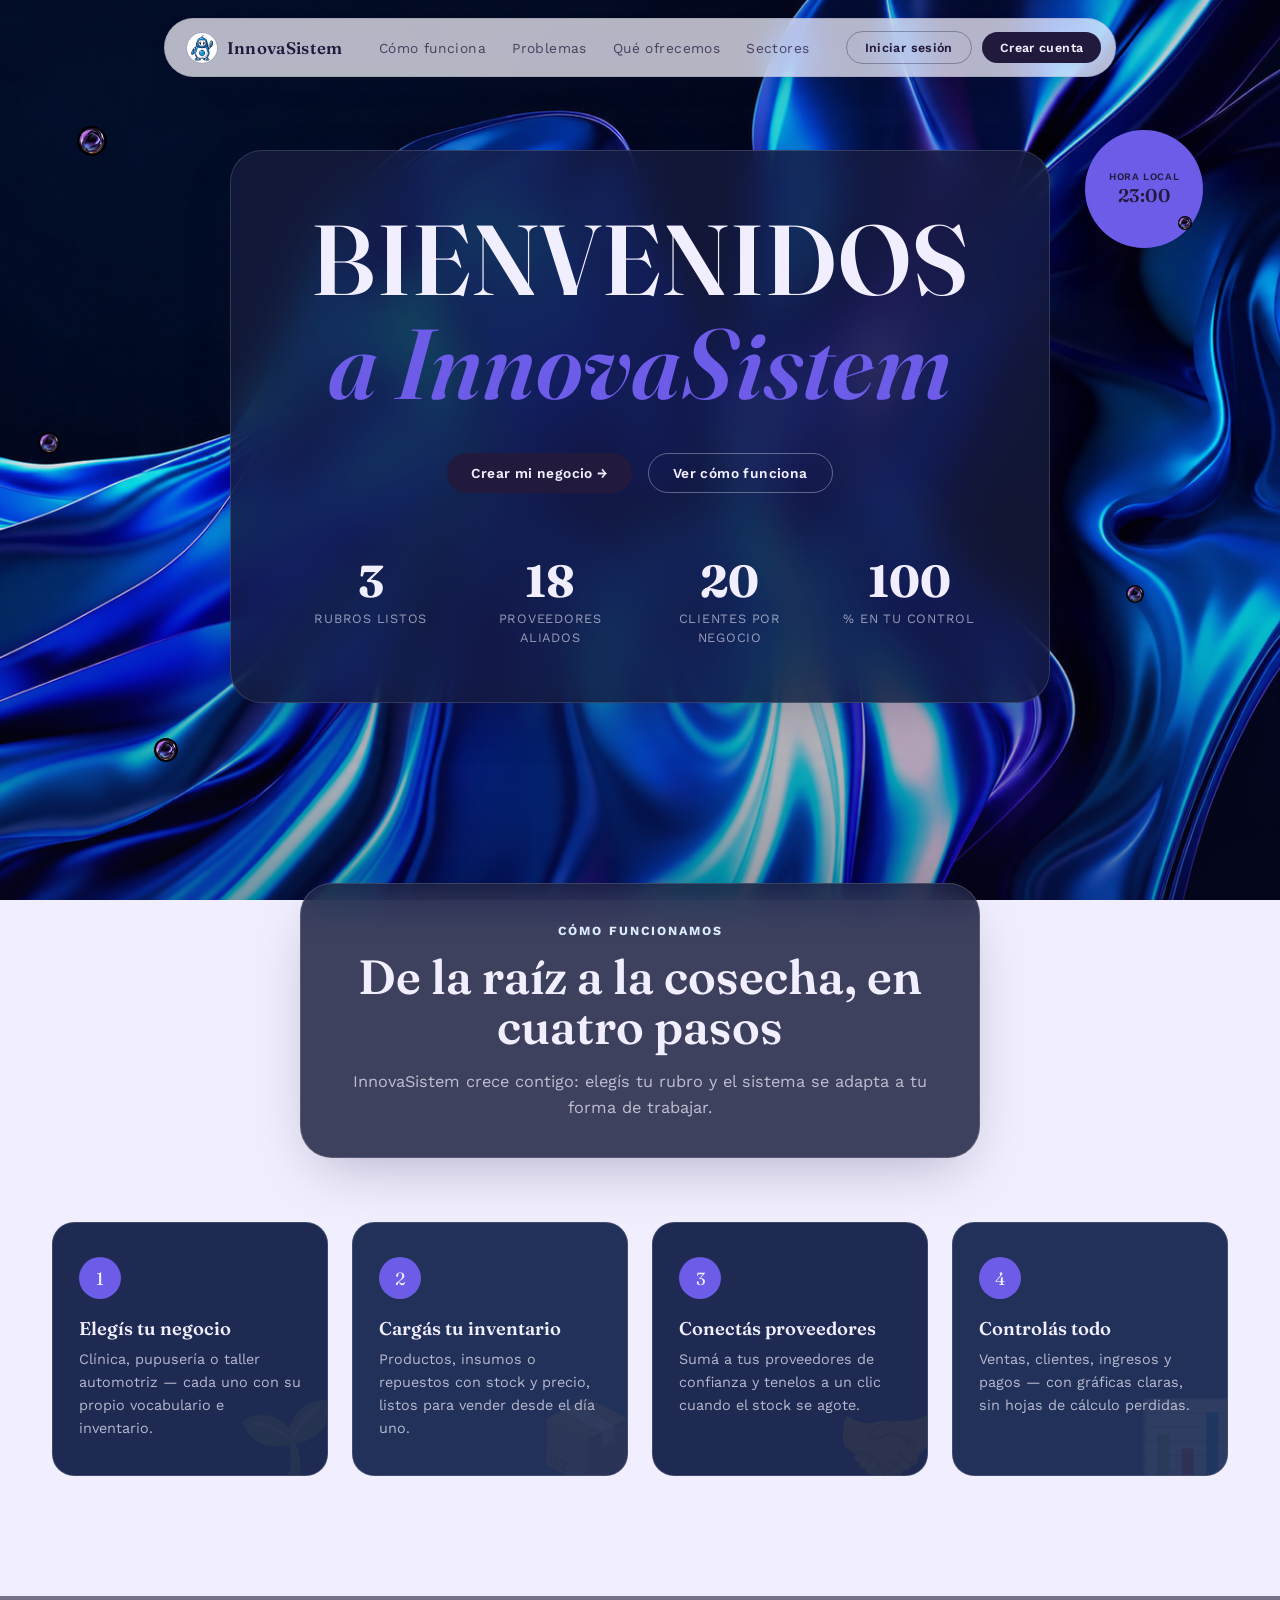
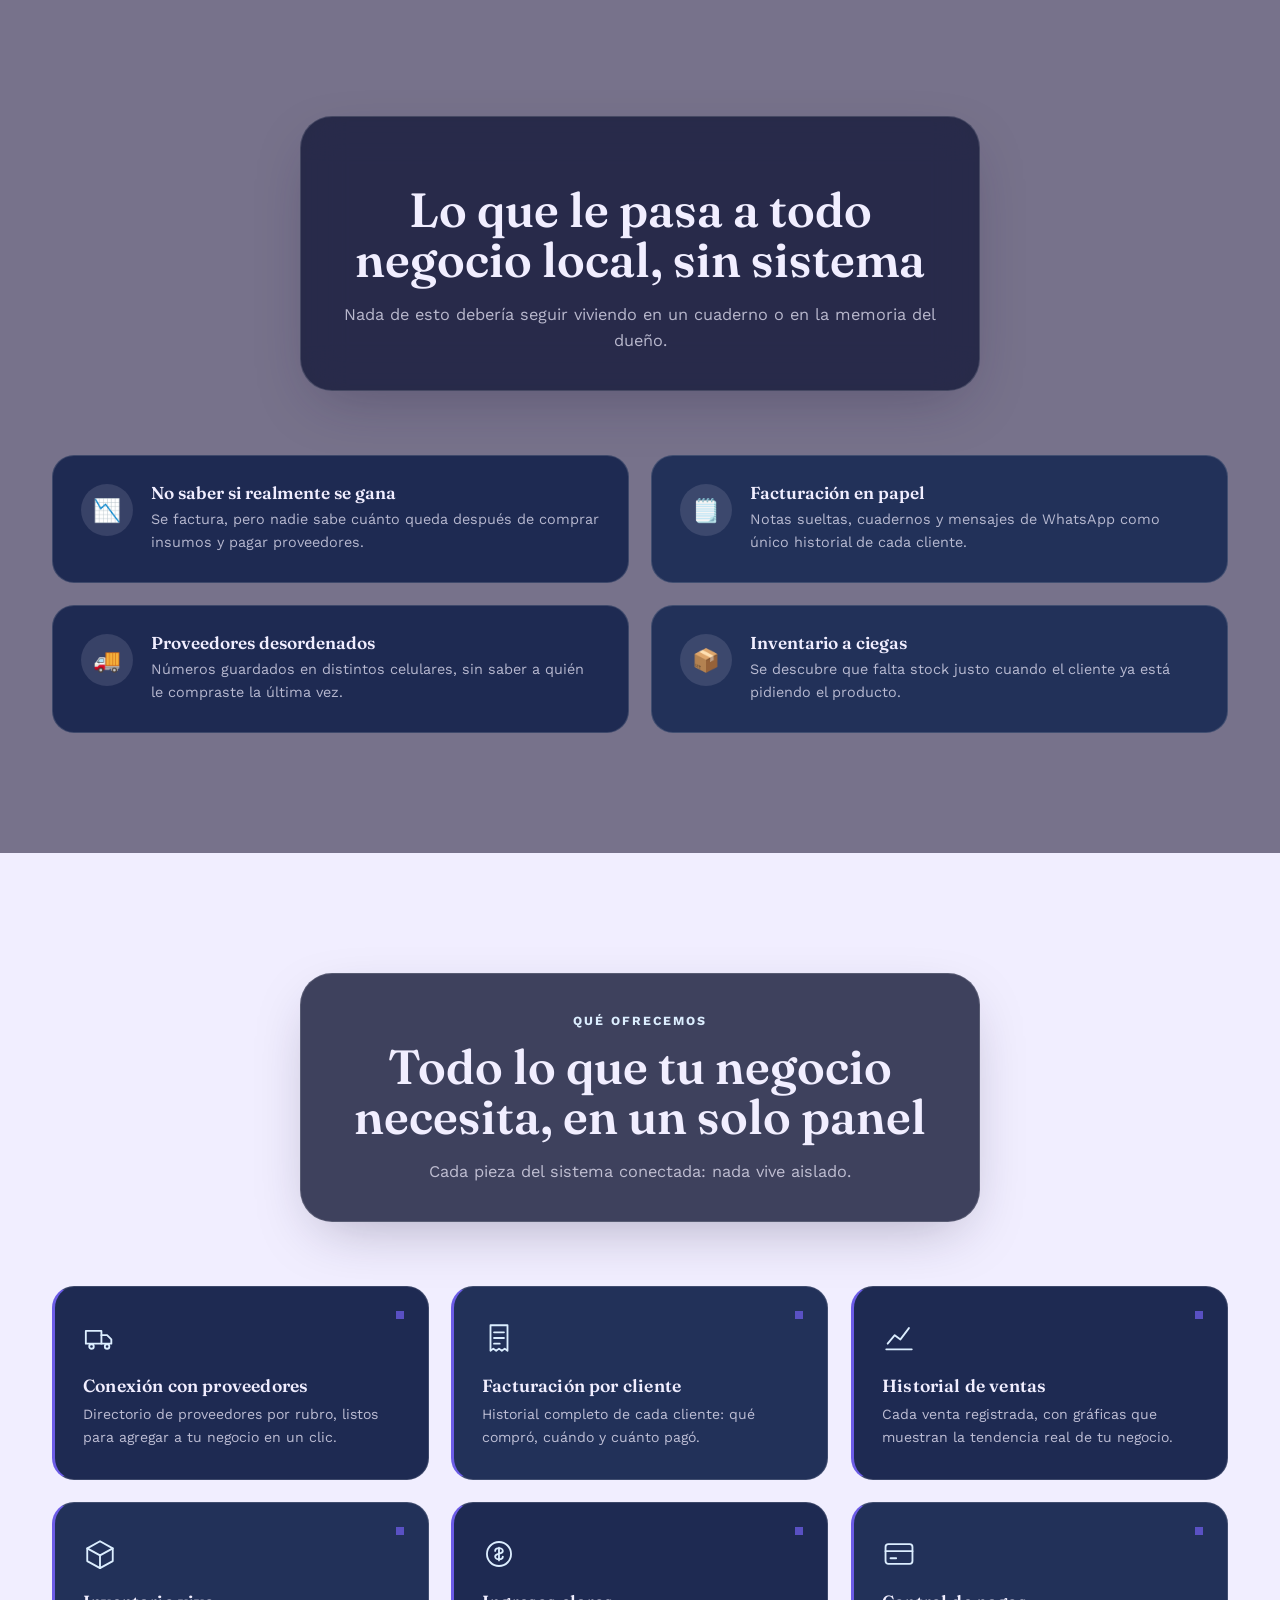
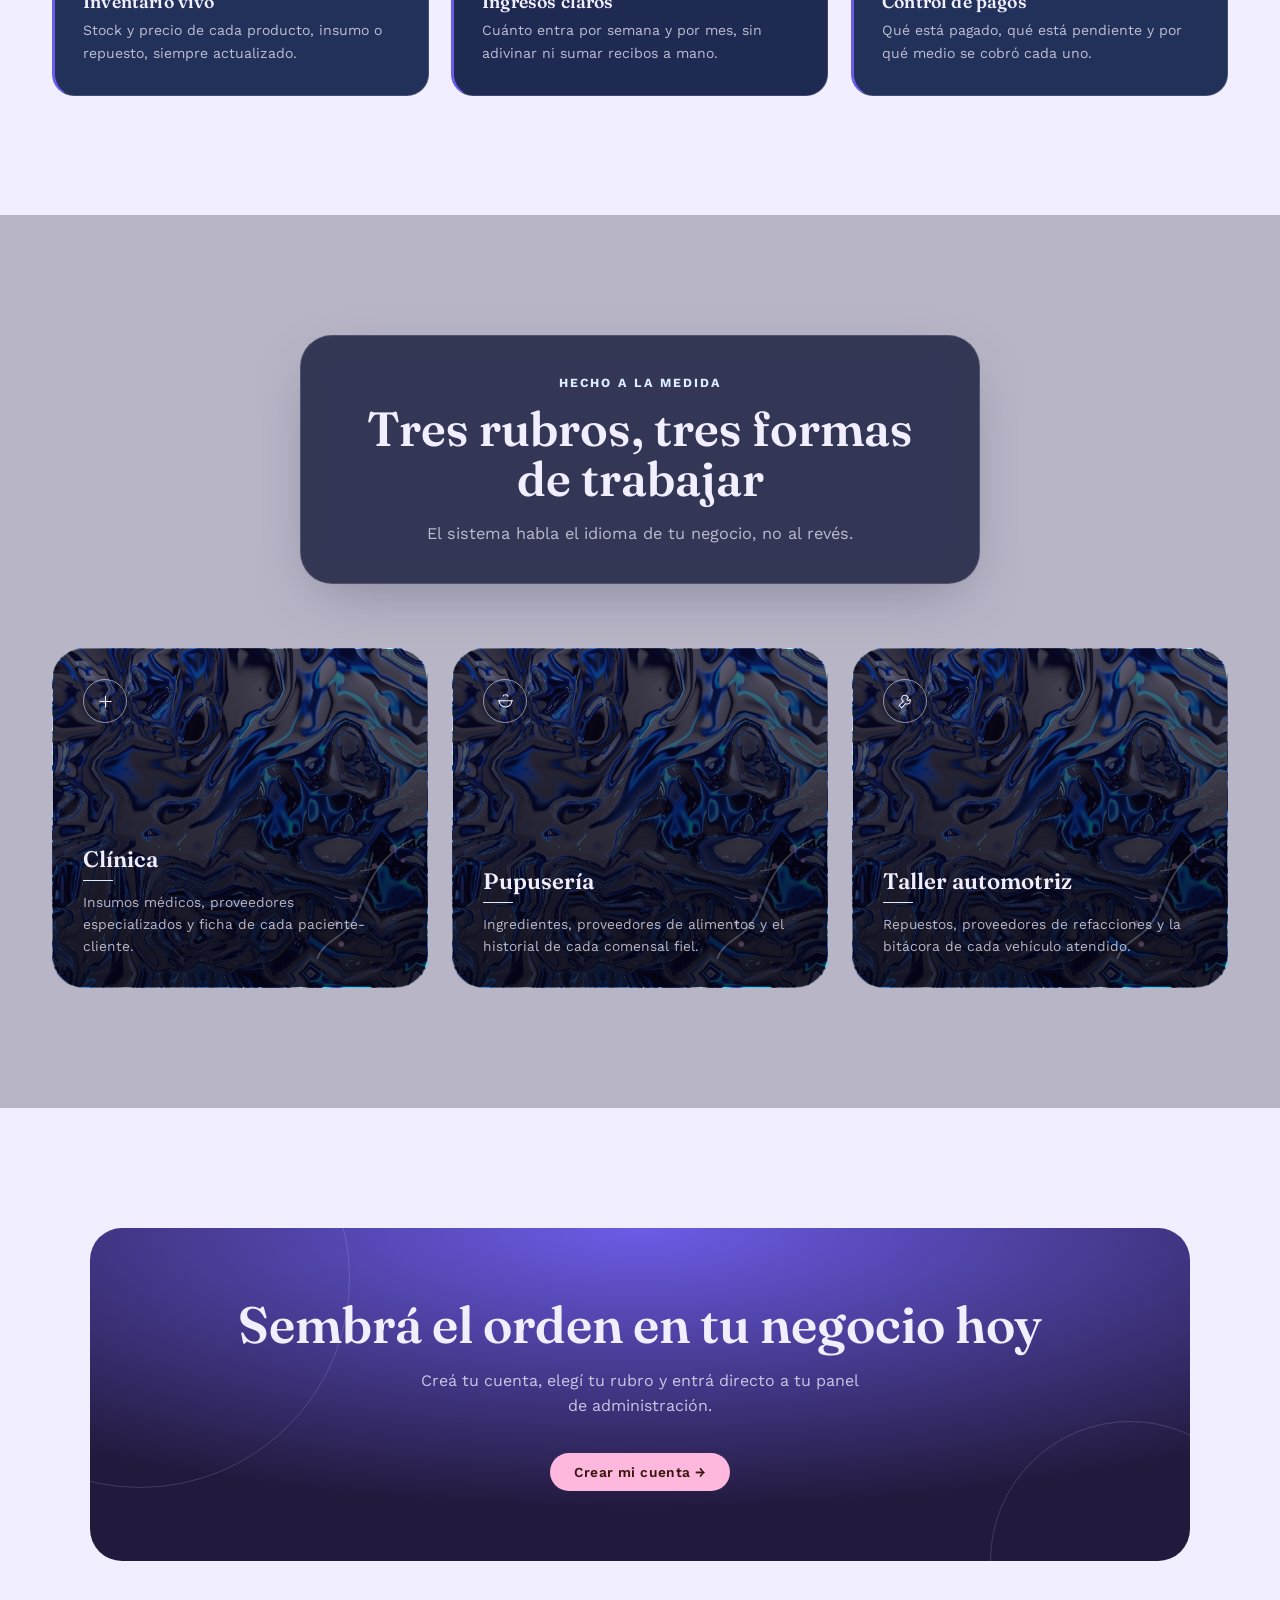
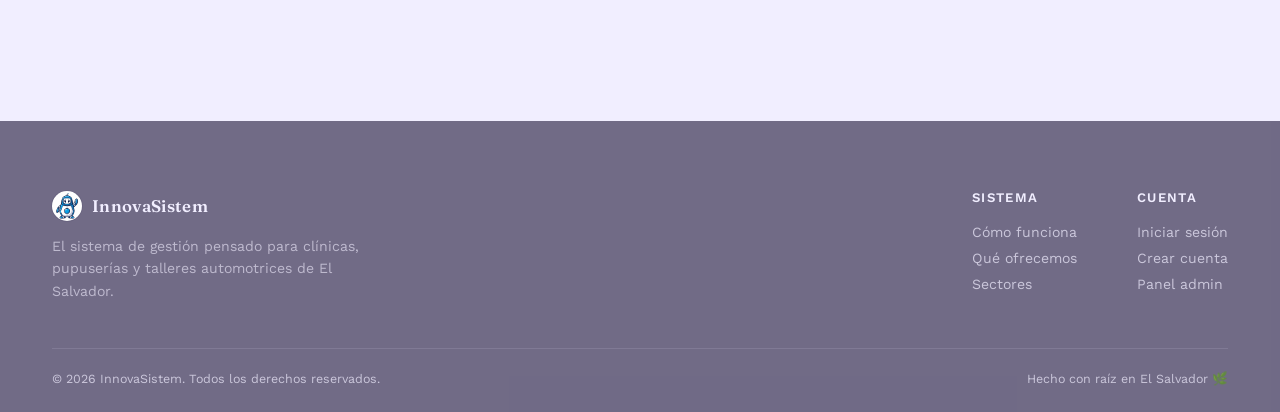
==== commit f9cfd30e: "Unificar toda la landing a un solo azul oscuro (sin pasteles claros) El usuario mando capturas del r" ====
--- a/index.html
+++ b/index.html
@@ -9,7 +9,7 @@
 <link rel="preconnect" href="https://fonts.googleapis.com">
 <link rel="preconnect" href="https://fonts.gstatic.com" crossorigin>
 <link href="https://fonts.googleapis.com/css2?family=Fraunces:ital,opsz,wght@0,9..144,400;0,9..144,600;0,9..144,700;1,9..144,500&family=Work+Sans:wght@400;500;600;700&display=swap" rel="stylesheet">
-<link rel="stylesheet" href="styles.css?v=20260911b">
+<link rel="stylesheet" href="styles.css?v=20260911c">
 </head>
 <body>
 
--- a/styles.css
+++ b/styles.css
@@ -21,14 +21,13 @@
   --ease: cubic-bezier(.16,1,.3,1);
   --ff-serif: 'Fraunces', 'Georgia', serif;
   --ff-sans: 'Work Sans', 'Segoe UI', sans-serif;
-  /* pastel + dark card tints — blue family only */
-  --p-lav:#E4E7FF;
+  /* card tints — blue family only */
   --p-sky:#DCEEFF;
-  --p-ice:#E8F1FA;
-  --p-steel:#CFE0F0;
   --p-navy:#1E2A52;
   --p-deep:#223159;
   --glass-border:rgba(255,255,255,.55);
+  --glass-dark:rgba(22,28,58,.82);
+  --glass-dark-border:rgba(255,255,255,.14);
 }
 
 *{box-sizing:border-box;}
@@ -125,6 +124,8 @@
 .btn-rosy:hover{transform:translateY(-2px);box-shadow:0 14px 28px -12px rgba(255,184,221,.7);}
 .btn-sm{padding:8px 18px;font-size:.78rem;}
 .btn:active{transform:scale(.96);}
+.hero-cta .btn-outline{color:var(--beige);border-color:rgba(241,238,255,.35);}
+.hero-cta .btn-outline:hover{background:var(--beige);color:var(--dark-green);border-color:var(--beige);}
 
 .nav-cta{display:flex;align-items:center;gap:10px;}
 .burger{display:none;width:40px;height:40px;border-radius:50%;align-items:center;justify-content:center;background:var(--dark-green);color:var(--beige);}
@@ -149,28 +150,28 @@
 
 .hero-inner{
   position:relative;z-index:3;max-width:820px;text-align:center;
-  background:rgba(252,251,255,.82);backdrop-filter:blur(22px) saturate(160%);
-  border:1px solid var(--glass-border);border-radius:var(--radius-lg);
+  background:var(--glass-dark);backdrop-filter:blur(22px) saturate(160%);
+  border:1px solid var(--glass-dark-border);border-radius:var(--radius-lg);
   padding:56px 60px;box-shadow:var(--shadow);
 }
 .eyebrow{
   display:inline-flex;align-items:center;gap:8px;padding:7px 16px;border-radius:999px;
-  background:rgba(34,26,61,.08);color:var(--dark-green);font-size:.75rem;letter-spacing:.14em;
+  background:rgba(241,238,255,.1);color:var(--beige);font-size:.75rem;letter-spacing:.14em;
   text-transform:uppercase;font-weight:600;margin-bottom:26px;
 }
-.eyebrow::before{content:'';width:6px;height:6px;border-radius:50%;background:var(--rosy-dark);}
+.eyebrow::before{content:'';width:6px;height:6px;border-radius:50%;background:var(--moss);}
 
 .hero h1{
-  font-size:clamp(3.2rem,8vw,6.2rem);color:var(--dark-green);
+  font-size:clamp(3.2rem,8vw,6.2rem);color:var(--beige);
   text-transform:uppercase;letter-spacing:.01em;
 }
 .hero h1 .accent{color:var(--moss);font-style:italic;text-transform:none;}
 .hero .sub{
   margin-top:18px;font-family:var(--ff-serif);font-size:clamp(1.3rem,2.4vw,1.9rem);
-  color:var(--midnight);font-weight:500;
+  color:var(--p-sky);font-weight:500;
 }
 .hero .quote{
-  max-width:520px;margin:26px auto 0;font-size:.98rem;color:rgba(28,24,48,.72);
+  max-width:520px;margin:26px auto 0;font-size:.98rem;color:rgba(241,238,255,.72);
   font-style:italic;
 }
 .hero-cta{display:flex;gap:16px;justify-content:center;margin-top:38px;flex-wrap:wrap;}
@@ -184,36 +185,32 @@
 section{position:relative;padding:120px 0;}
 .section-head{
   max-width:680px;margin:0 auto 64px;text-align:center;
-  background:rgba(252,251,255,.82);backdrop-filter:blur(20px) saturate(160%);
-  border:1px solid var(--glass-border);border-radius:var(--radius-lg);
+  background:var(--glass-dark);backdrop-filter:blur(20px) saturate(160%);
+  border:1px solid var(--glass-dark-border);border-radius:var(--radius-lg);
   padding:36px 42px;box-shadow:var(--shadow);
 }
 .tag{
-  display:inline-block;color:var(--midnight);font-size:.78rem;letter-spacing:.16em;
+  display:inline-block;color:var(--p-sky);font-size:.78rem;letter-spacing:.16em;
   text-transform:uppercase;font-weight:700;margin-bottom:14px;
 }
-.section-head h2{font-size:clamp(2.1rem,4.4vw,3rem);color:var(--dark-green);}
-.section-head p{margin-top:16px;color:rgba(28,24,48,.7);font-size:1.02rem;}
+.section-head h2{font-size:clamp(2.1rem,4.4vw,3rem);color:var(--beige);}
+.section-head p{margin-top:16px;color:rgba(241,238,255,.72);font-size:1.02rem;}
 
 /* ---------------- how it works (steps) ---------------- */
 .steps{display:grid;grid-template-columns:repeat(4,1fr);gap:24px;}
 .step-card{
-  background:var(--p-lav);border-radius:var(--radius-md);padding:34px 26px;
-  border:1px solid var(--glass-border);position:relative;overflow:hidden;
+  background:var(--p-navy);border-radius:var(--radius-md);padding:34px 26px;
+  border:1px solid var(--glass-dark-border);position:relative;overflow:hidden;
   transition:transform .5s var(--ease), box-shadow .5s var(--ease);
 }
-.step-card:nth-child(2){background:var(--p-sky);}
-.step-card:nth-child(3){background:var(--p-navy);}
-.step-card:nth-child(3) h3{color:var(--beige);}
-.step-card:nth-child(3) p{color:rgba(241,238,255,.72);}
-.step-card:nth-child(4){background:var(--p-ice);}
+.step-card:nth-child(even){background:var(--p-deep);}
 .step-card:hover{transform:translateY(-8px);box-shadow:var(--shadow);}
 .step-num{
-  width:42px;height:42px;border-radius:50%;background:var(--dark-green);color:var(--beige);
+  width:42px;height:42px;border-radius:50%;background:var(--moss);color:var(--beige);
   display:flex;align-items:center;justify-content:center;font-family:var(--ff-serif);font-size:1.1rem;margin-bottom:20px;
 }
-.step-card h3{font-size:1.15rem;color:var(--dark-green);margin-bottom:10px;}
-.step-card p{font-size:.9rem;color:rgba(28,24,48,.68);}
+.step-card h3{font-size:1.15rem;color:var(--beige);margin-bottom:10px;}
+.step-card p{font-size:.9rem;color:rgba(241,238,255,.72);}
 .step-card .step-icon{position:absolute;right:-10px;bottom:-14px;font-size:5rem;opacity:.06;}
 
 /* ---------------- problems ---------------- */
@@ -221,46 +218,36 @@
 .problem-grid{display:grid;grid-template-columns:repeat(2,1fr);gap:22px;}
 .problem-card{
   display:flex;gap:18px;padding:28px;border-radius:var(--radius-md);
-  background:var(--p-lav);border:1px solid var(--glass-border);
+  background:var(--p-navy);border:1px solid var(--glass-dark-border);
   transition:background .4s, transform .4s var(--ease);
 }
-.problem-card:nth-child(2){background:var(--p-ice);}
-.problem-card:nth-child(3){background:var(--p-sky);}
-.problem-card:nth-child(4){background:var(--p-steel);}
+.problem-card:nth-child(even){background:var(--p-deep);}
 .problem-card:hover{transform:translateX(6px);box-shadow:var(--shadow);}
 .problem-card .ico{
-  flex:none;width:52px;height:52px;border-radius:50%;background:var(--paper);
+  flex:none;width:52px;height:52px;border-radius:50%;background:rgba(241,238,255,.12);
   display:flex;align-items:center;justify-content:center;font-size:1.4rem;
 }
-.problem-card h3{color:var(--dark-green);font-size:1.08rem;margin-bottom:6px;}
-.problem-card p{color:rgba(28,24,48,.68);font-size:.9rem;}
+.problem-card h3{color:var(--beige);font-size:1.08rem;margin-bottom:6px;}
+.problem-card p{color:rgba(241,238,255,.72);font-size:.9rem;}
 
 /* ---------------- offer grid — minimalist / Japanese-leaning ---------------- */
 .offer-grid{display:grid;grid-template-columns:repeat(3,1fr);gap:22px;}
 .offer-card{
   background:var(--p-navy);border-radius:var(--radius-md);padding:34px 28px 30px;
-  border:1px solid var(--glass-border);border-left:3px solid var(--moss);
+  border:1px solid var(--glass-dark-border);border-left:3px solid var(--moss);
   transition:transform .5s var(--ease),box-shadow .5s var(--ease), border-color .4s;
   position:relative;
 }
+.offer-card:nth-child(even){background:var(--p-deep);}
 .offer-card:hover{transform:translateY(-8px);box-shadow:var(--shadow);}
 .offer-card .seal{position:absolute;top:24px;right:24px;width:8px;height:8px;background:var(--moss);opacity:.75;}
-.offer-card .ico{width:34px;height:34px;margin-bottom:22px;color:var(--beige);}
+.offer-card .ico{width:34px;height:34px;margin-bottom:22px;color:var(--p-sky);}
 .offer-card .ico svg{width:100%;height:100%;fill:none;stroke:currentColor;stroke-width:1.3;stroke-linecap:round;stroke-linejoin:round;}
 .offer-card h3{color:var(--beige);font-size:1.1rem;margin-bottom:8px;letter-spacing:.01em;}
 .offer-card p{color:rgba(241,238,255,.75);font-size:.88rem;}
-.offer-card:nth-child(2){background:var(--p-ice);border-left-color:var(--midnight);} .offer-card:nth-child(2) .ico{color:var(--midnight);}
-.offer-card:nth-child(2) h3{color:var(--dark-green);} .offer-card:nth-child(2) p{color:rgba(28,24,48,.65);}
-.offer-card:nth-child(3){background:var(--p-lav);border-left-color:var(--midnight);} .offer-card:nth-child(3) .ico{color:var(--midnight);}
-.offer-card:nth-child(3) h3{color:var(--dark-green);} .offer-card:nth-child(3) p{color:rgba(28,24,48,.65);}
-.offer-card:nth-child(4){background:var(--p-steel);border-left-color:var(--moss-dark);} .offer-card:nth-child(4) .ico{color:var(--moss-dark);}
-.offer-card:nth-child(4) h3{color:var(--dark-green);} .offer-card:nth-child(4) p{color:rgba(28,24,48,.65);}
-.offer-card:nth-child(5){background:var(--p-deep);border-left-color:var(--moss);} .offer-card:nth-child(5) .ico{color:var(--p-sky);}
-.offer-card:nth-child(6){background:var(--p-sky);border-left-color:var(--midnight);} .offer-card:nth-child(6) .ico{color:var(--midnight);}
-.offer-card:nth-child(6) h3{color:var(--dark-green);} .offer-card:nth-child(6) p{color:rgba(28,24,48,.65);}
 
 /* ---------------- sectors — ink-wash / Japanese contrast ---------------- */
-.sector-band{background:rgba(234,225,255,.28);}
+.sector-band{background:rgba(10,8,30,.25);}
 .sector-grid{display:grid;grid-template-columns:repeat(3,1fr);gap:24px;}
 .sector-card{
   border-radius:var(--radius-lg);overflow:hidden;position:relative;height:340px;
@@ -311,8 +298,8 @@
 /* ---------------- counters ---------------- */
 .stats{display:grid;grid-template-columns:repeat(4,1fr);gap:20px;margin-top:60px;}
 .stat{text-align:center;}
-.stat b{display:block;font-family:var(--ff-serif);font-size:clamp(2rem,4vw,2.8rem);color:var(--dark-green);}
-.stat span{font-size:.8rem;letter-spacing:.06em;text-transform:uppercase;color:rgba(28,24,48,.6);}
+.stat b{display:block;font-family:var(--ff-serif);font-size:clamp(2rem,4vw,2.8rem);color:var(--beige);}
+.stat span{font-size:.8rem;letter-spacing:.06em;text-transform:uppercase;color:rgba(241,238,255,.6);}
 
 /* ---------------- splash ---------------- */
 #splash{
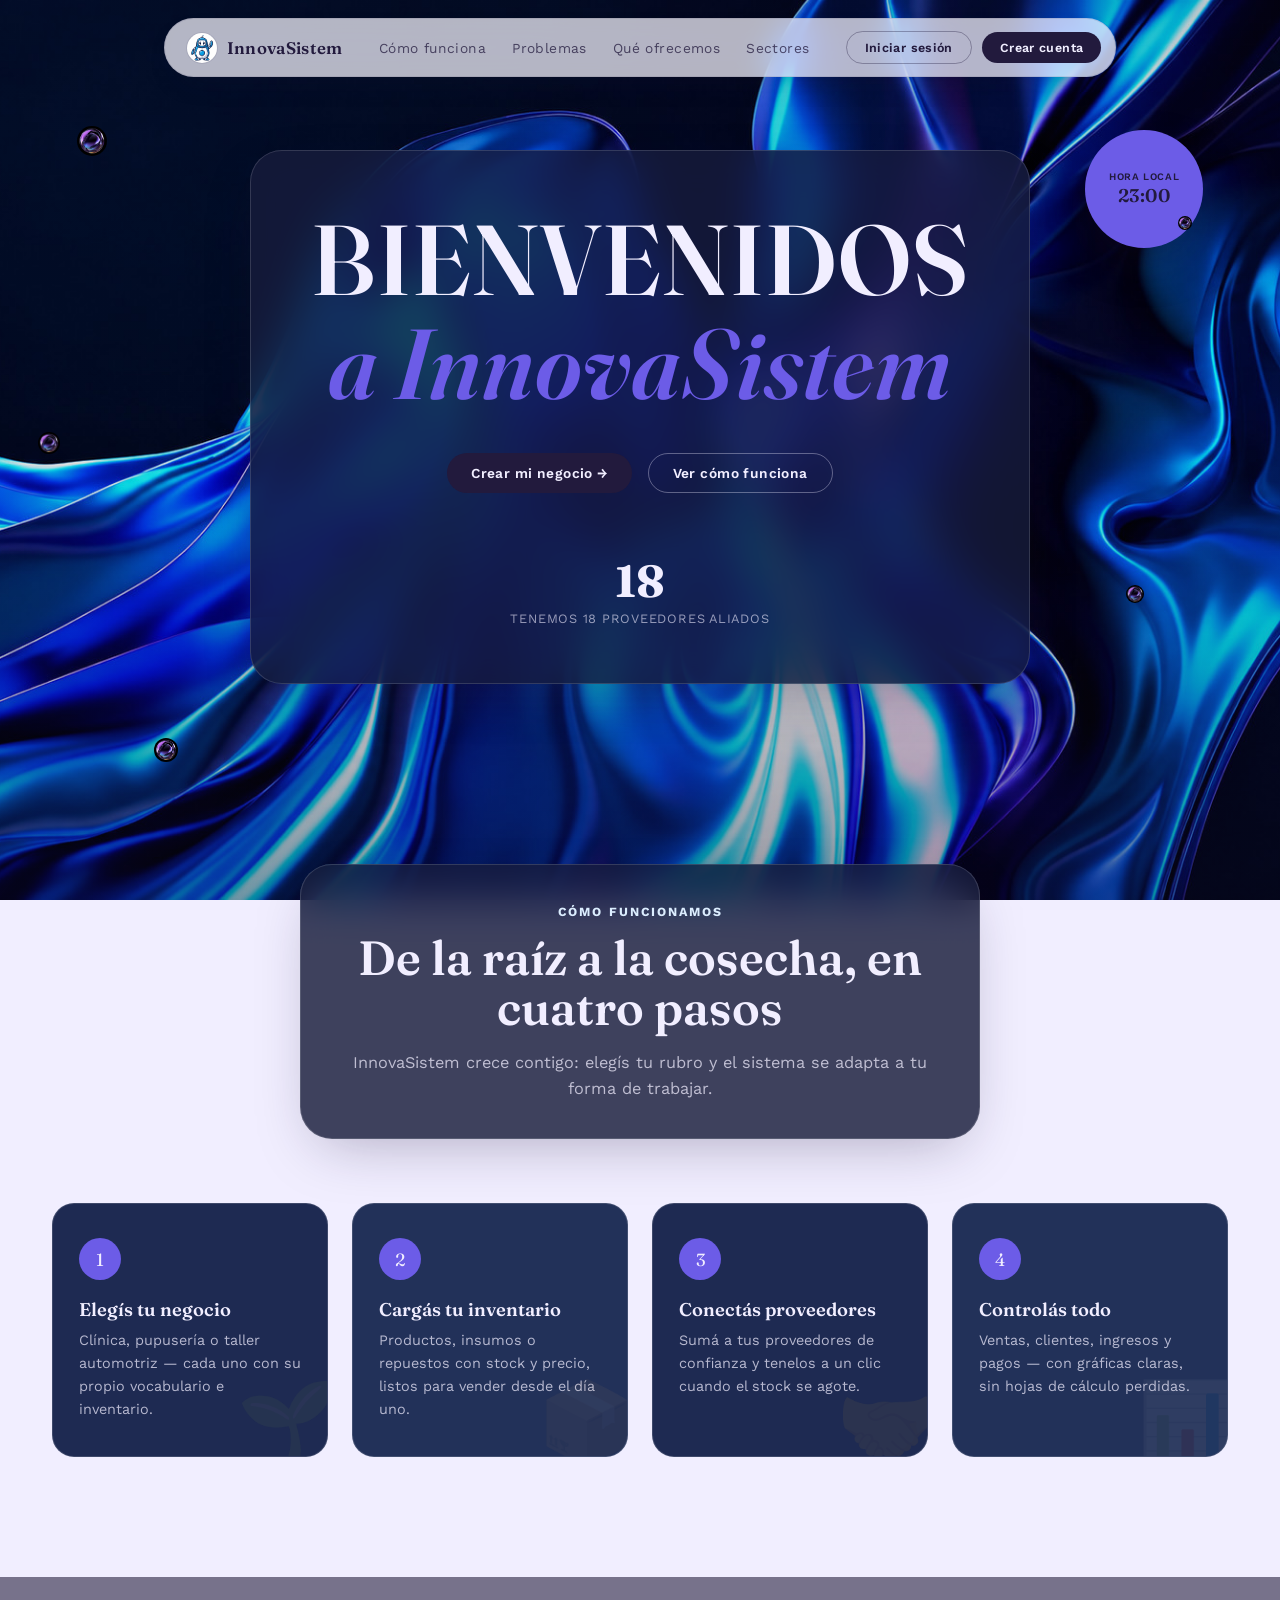
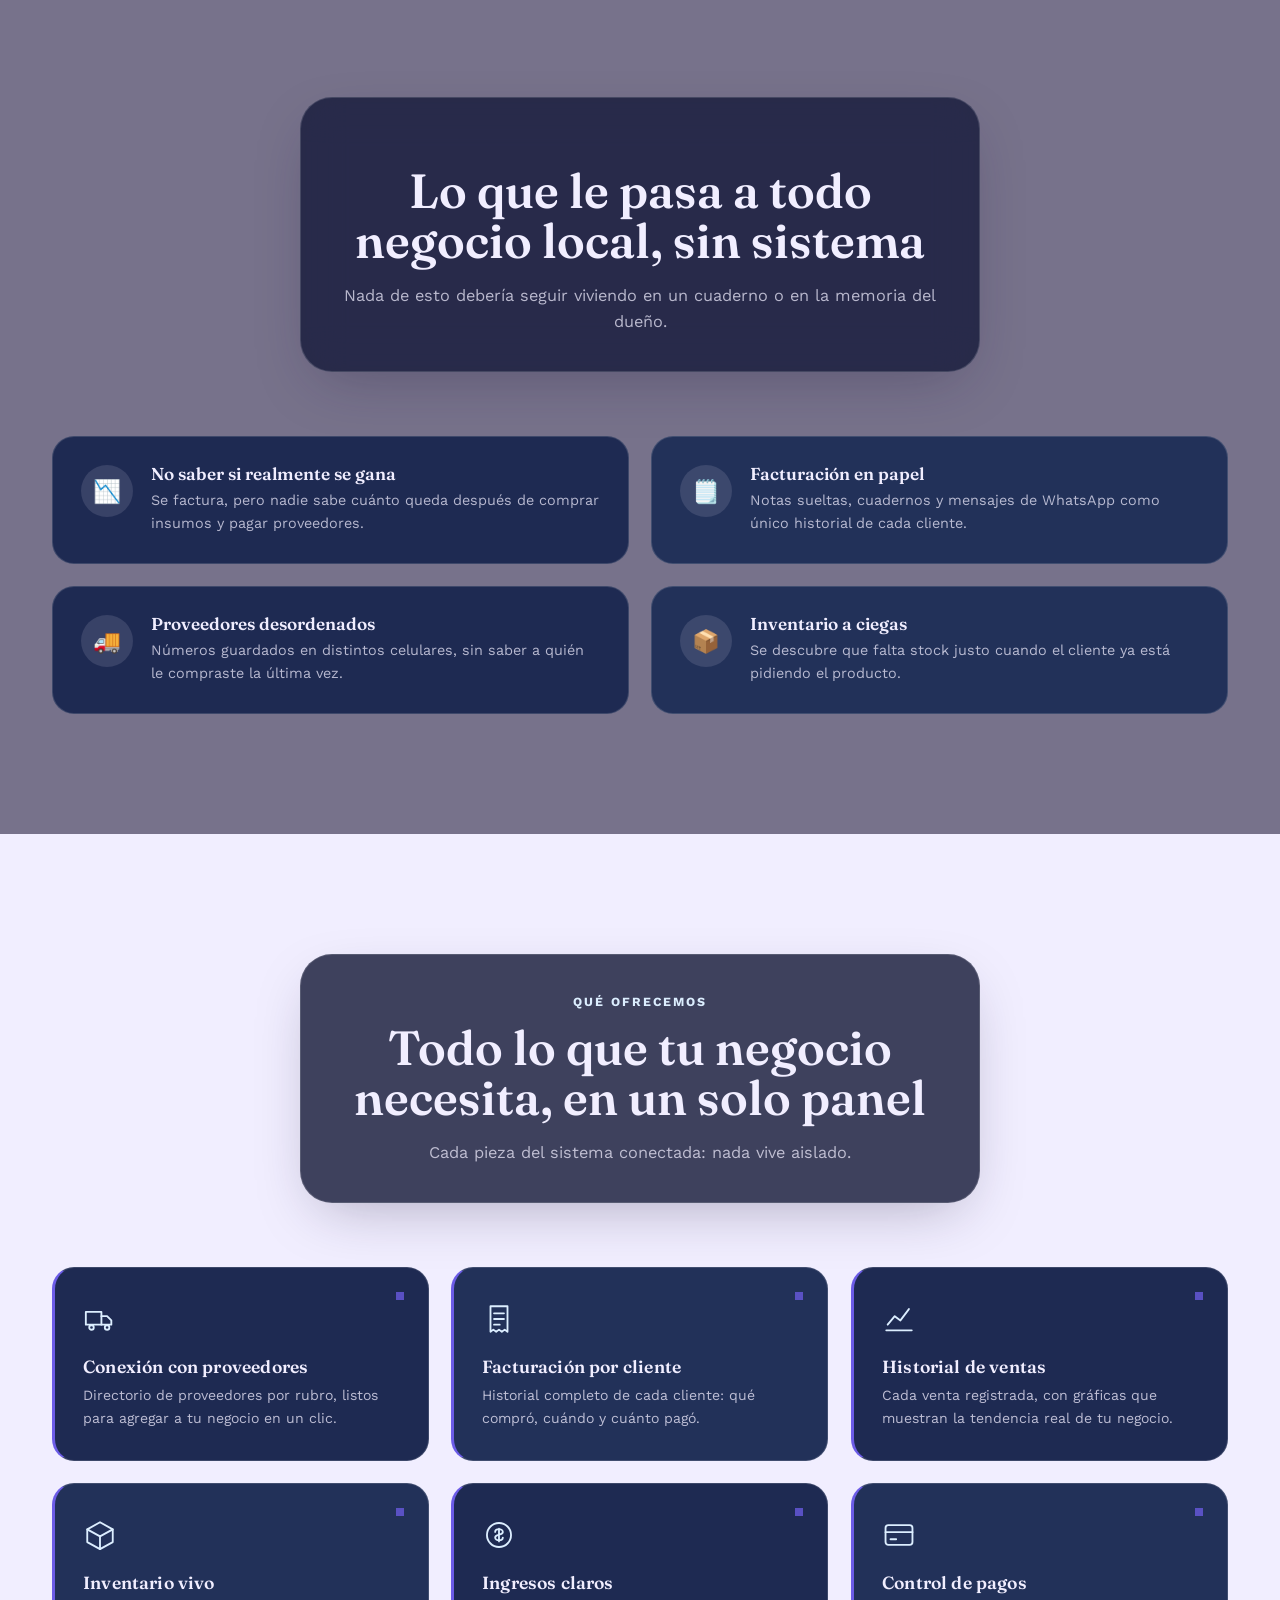
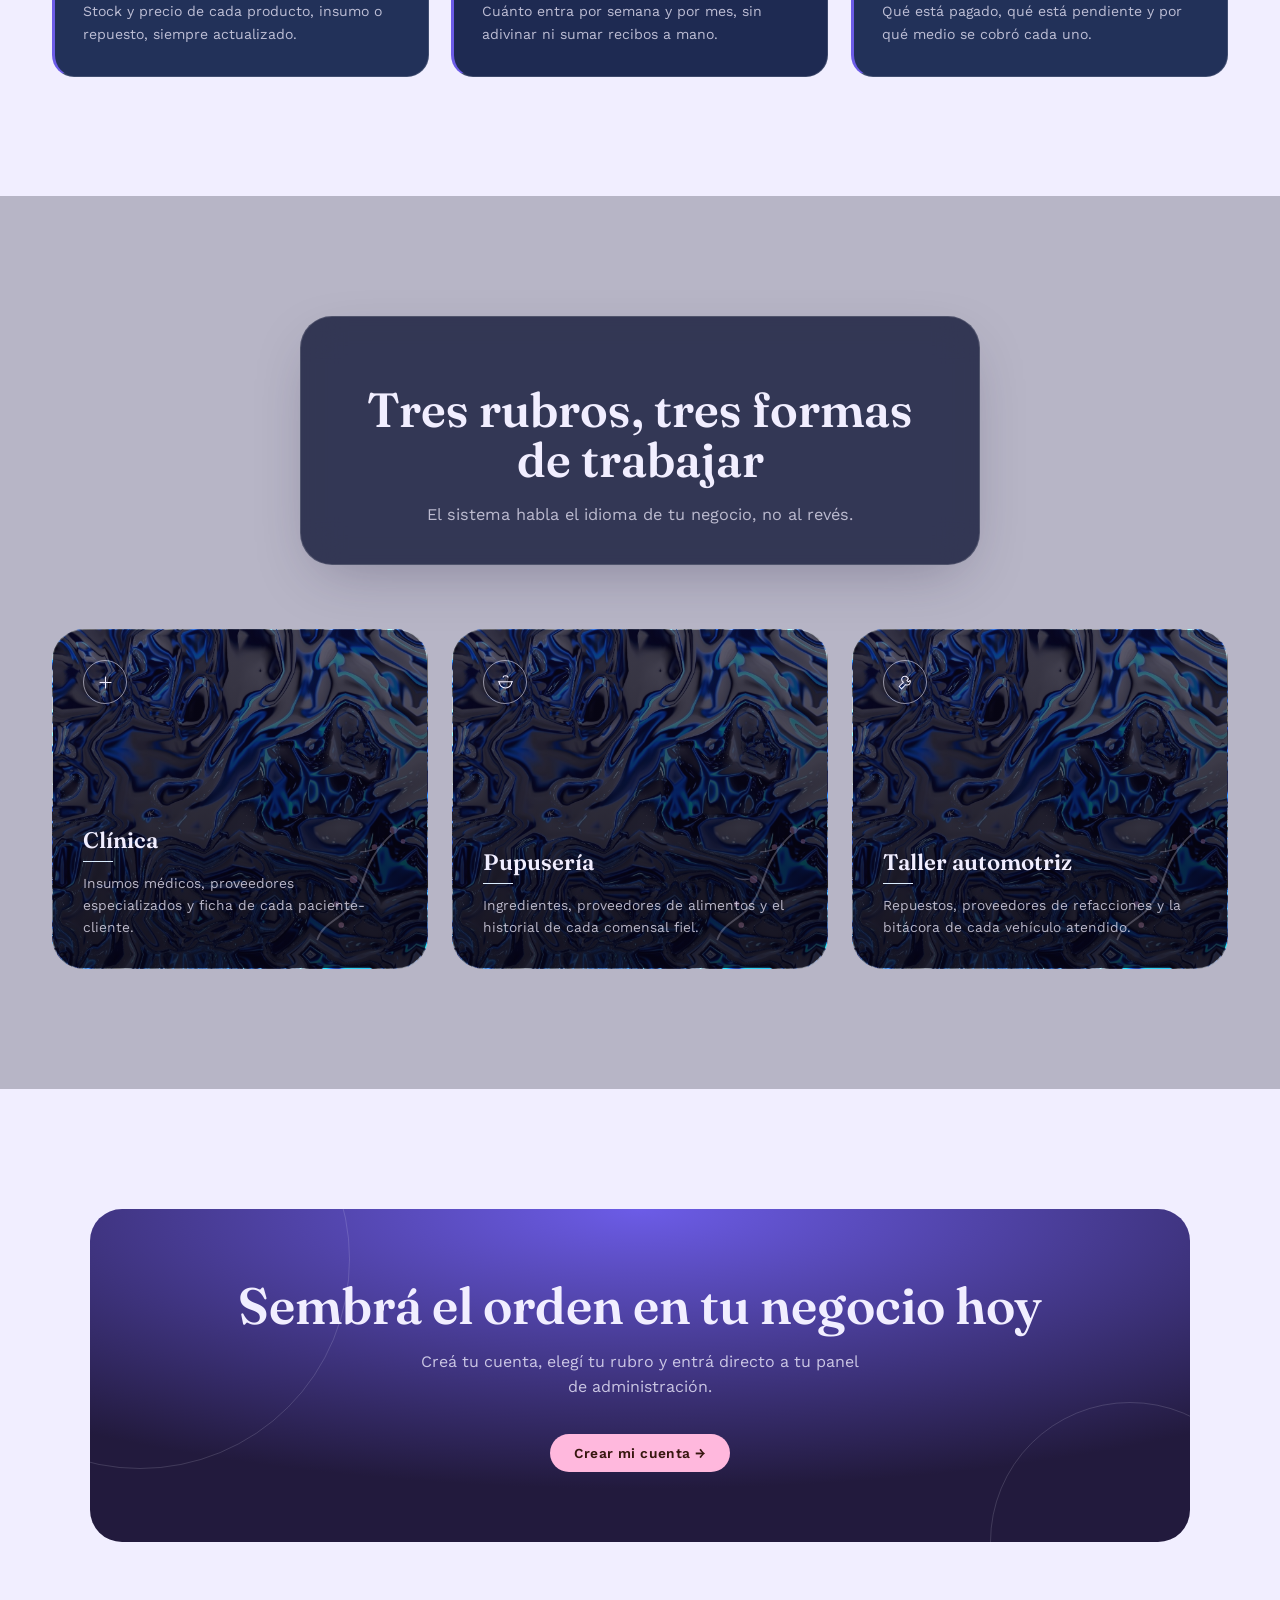
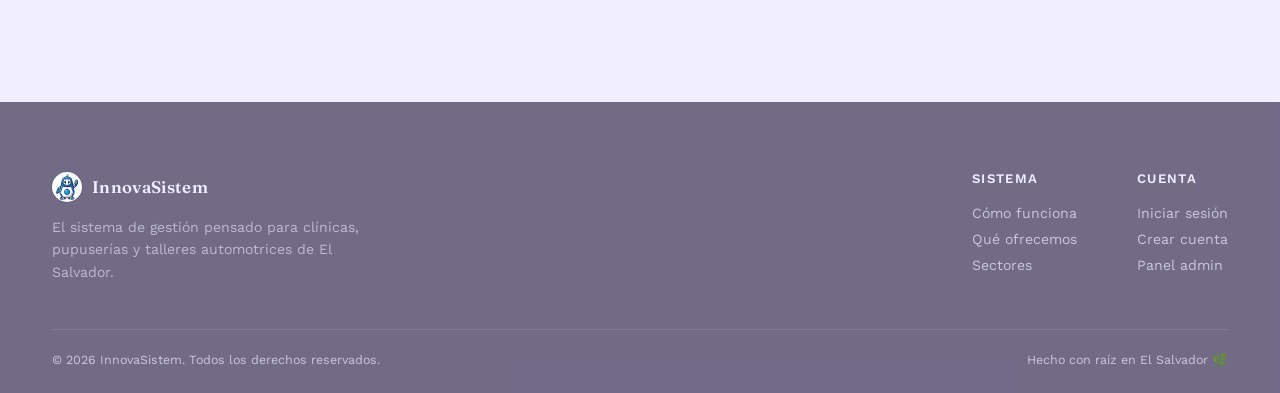
==== commit 8880438d: "Dejar un solo dato en el hero: 18 proveedores aliados Se quitan los otros tres contadores (rubros li" ====
--- a/index.html
+++ b/index.html
@@ -9,7 +9,7 @@
 <link rel="preconnect" href="https://fonts.googleapis.com">
 <link rel="preconnect" href="https://fonts.gstatic.com" crossorigin>
 <link href="https://fonts.googleapis.com/css2?family=Fraunces:ital,opsz,wght@0,9..144,400;0,9..144,600;0,9..144,700;1,9..144,500&family=Work+Sans:wght@400;500;600;700&display=swap" rel="stylesheet">
-<link rel="stylesheet" href="styles.css?v=20260911c">
+<link rel="stylesheet" href="styles.css?v=20260911d">
 </head>
 <body>
 
@@ -64,11 +64,8 @@
       <a href="#funciona" class="btn btn-outline">Ver cómo funciona</a>
     </div>
 
-    <div class="stats reveal delay-4">
-      <div class="stat"><b data-count="3">0</b><span>Rubros listos</span></div>
-      <div class="stat"><b data-count="18">0</b><span>Proveedores aliados</span></div>
-      <div class="stat"><b data-count="20">0</b><span>Clientes por negocio</span></div>
-      <div class="stat"><b data-count="100">0</b><span>% en tu control</span></div>
+    <div class="stats stats-single reveal delay-4">
+      <div class="stat"><b data-count="18">0</b><span>Tenemos 18 proveedores aliados</span></div>
     </div>
   </div>
 </header>
--- a/styles.css
+++ b/styles.css
@@ -297,6 +297,7 @@
 
 /* ---------------- counters ---------------- */
 .stats{display:grid;grid-template-columns:repeat(4,1fr);gap:20px;margin-top:60px;}
+.stats.stats-single{grid-template-columns:1fr;justify-content:center;}
 .stat{text-align:center;}
 .stat b{display:block;font-family:var(--ff-serif);font-size:clamp(2rem,4vw,2.8rem);color:var(--beige);}
 .stat span{font-size:.8rem;letter-spacing:.06em;text-transform:uppercase;color:rgba(241,238,255,.6);}
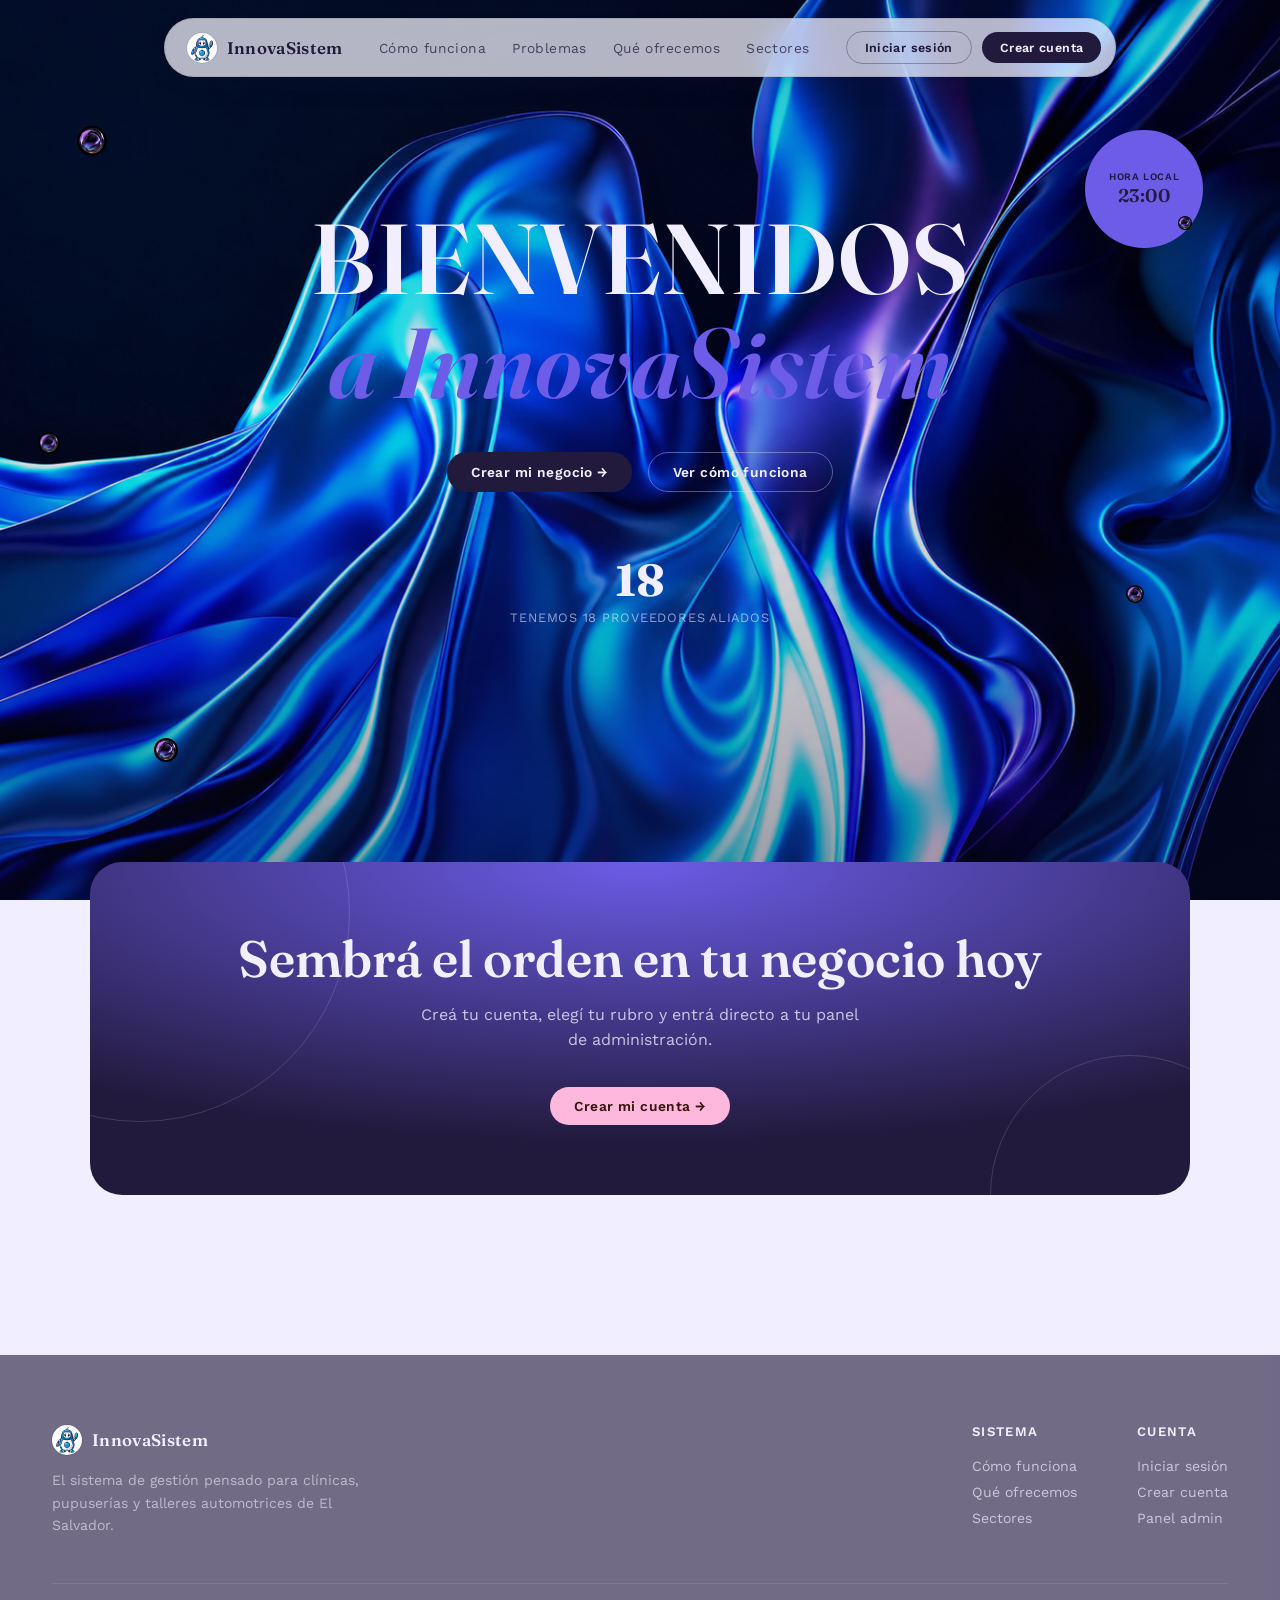
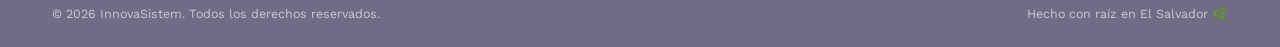
==== commit 9668e95a: "Quitar el panel de fondo del hero El titulo y los botones del hero ahora van directo sobre el fondo " ====
--- a/index.html
+++ b/index.html
@@ -9,7 +9,7 @@
 <link rel="preconnect" href="https://fonts.googleapis.com">
 <link rel="preconnect" href="https://fonts.gstatic.com" crossorigin>
 <link href="https://fonts.googleapis.com/css2?family=Fraunces:ital,opsz,wght@0,9..144,400;0,9..144,600;0,9..144,700;1,9..144,500&family=Work+Sans:wght@400;500;600;700&display=swap" rel="stylesheet">
-<link rel="stylesheet" href="styles.css?v=20260911d">
+<link rel="stylesheet" href="styles.css?v=20260911e">
 </head>
 <body>
 
@@ -32,10 +32,10 @@
       InnovaSistem
     </a>
     <div class="nav-links">
-      <a href="#funciona">Cómo funciona</a>
-      <a href="#problemas">Problemas</a>
-      <a href="#ofrecemos">Qué ofrecemos</a>
-      <a href="#sectores">Sectores</a>
+      <a href="como-funciona.html">Cómo funciona</a>
+      <a href="problemas.html">Problemas</a>
+      <a href="que-ofrecemos.html">Qué ofrecemos</a>
+      <a href="sectores.html">Sectores</a>
     </div>
     <div class="nav-cta">
       <a href="login.html" class="btn btn-outline btn-sm">Iniciar sesión</a>
@@ -46,10 +46,10 @@
 </nav>
 
 <div id="mobileMenu" class="mobile-menu" hidden>
-  <a href="#funciona">Cómo funciona</a>
-  <a href="#problemas">Problemas</a>
-  <a href="#ofrecemos">Qué ofrecemos</a>
-  <a href="#sectores">Sectores</a>
+  <a href="como-funciona.html">Cómo funciona</a>
+  <a href="problemas.html">Problemas</a>
+  <a href="que-ofrecemos.html">Qué ofrecemos</a>
+  <a href="sectores.html">Sectores</a>
   <a href="login.html">Iniciar sesión</a>
   <a href="login.html#crear" class="btn btn-dark">Crear cuenta</a>
 </div>
@@ -61,7 +61,7 @@
     <h1 class="reveal delay-1">Bienvenidos<br><span class="accent">a InnovaSistem</span></h1>
     <div class="hero-cta reveal delay-4">
       <a href="login.html#crear" class="btn btn-dark">Crear mi negocio →</a>
-      <a href="#funciona" class="btn btn-outline">Ver cómo funciona</a>
+      <a href="como-funciona.html" class="btn btn-outline">Ver cómo funciona</a>
     </div>
 
     <div class="stats stats-single reveal delay-4">
@@ -69,103 +69,6 @@
     </div>
   </div>
 </header>
-
-<section id="funciona">
-  <div class="wrap">
-    <div class="section-head">
-      <span class="tag reveal">Cómo funcionamos</span>
-      <h2 class="reveal delay-1">De la raíz a la cosecha, en cuatro pasos</h2>
-      <p class="reveal delay-2">InnovaSistem crece contigo: elegís tu rubro y el sistema se adapta a tu forma de trabajar.</p>
-    </div>
-    <div class="steps">
-      <div class="step-card reveal">
-        <div class="step-num">1</div>
-        <h3>Elegís tu negocio</h3>
-        <p>Clínica, pupusería o taller automotriz — cada uno con su propio vocabulario e inventario.</p>
-        <span class="step-icon">🌱</span>
-      </div>
-      <div class="step-card reveal delay-1">
-        <div class="step-num">2</div>
-        <h3>Cargás tu inventario</h3>
-        <p>Productos, insumos o repuestos con stock y precio, listos para vender desde el día uno.</p>
-        <span class="step-icon">📦</span>
-      </div>
-      <div class="step-card reveal delay-2">
-        <div class="step-num">3</div>
-        <h3>Conectás proveedores</h3>
-        <p>Sumá a tus proveedores de confianza y tenelos a un clic cuando el stock se agote.</p>
-        <span class="step-icon">🤝</span>
-      </div>
-      <div class="step-card reveal delay-3">
-        <div class="step-num">4</div>
-        <h3>Controlás todo</h3>
-        <p>Ventas, clientes, ingresos y pagos — con gráficas claras, sin hojas de cálculo perdidas.</p>
-        <span class="step-icon">📊</span>
-      </div>
-    </div>
-  </div>
-</section>
-
-<section id="problemas" class="problems-section">
-  <div class="wrap">
-    <div class="section-head">
-      <span class="tag reveal">Qué problemas resolvemos</span>
-      <h2 class="reveal delay-1">Lo que le pasa a todo negocio local, sin sistema</h2>
-      <p class="reveal delay-2">Nada de esto debería seguir viviendo en un cuaderno o en la memoria del dueño.</p>
-    </div>
-    <div class="problem-grid">
-      <div class="problem-card reveal"><div class="ico">📉</div><div><h3>No saber si realmente se gana</h3><p>Se factura, pero nadie sabe cuánto queda después de comprar insumos y pagar proveedores.</p></div></div>
-      <div class="problem-card reveal delay-1"><div class="ico">🗒️</div><div><h3>Facturación en papel</h3><p>Notas sueltas, cuadernos y mensajes de WhatsApp como único historial de cada cliente.</p></div></div>
-      <div class="problem-card reveal delay-2"><div class="ico">🚚</div><div><h3>Proveedores desordenados</h3><p>Números guardados en distintos celulares, sin saber a quién le compraste la última vez.</p></div></div>
-      <div class="problem-card reveal delay-3"><div class="ico">📦</div><div><h3>Inventario a ciegas</h3><p>Se descubre que falta stock justo cuando el cliente ya está pidiendo el producto.</p></div></div>
-    </div>
-  </div>
-</section>
-
-<section id="ofrecemos">
-  <div class="wrap">
-    <div class="section-head">
-      <span class="tag reveal">Qué ofrecemos</span>
-      <h2 class="reveal delay-1">Todo lo que tu negocio necesita, en un solo panel</h2>
-      <p class="reveal delay-2">Cada pieza del sistema conectada: nada vive aislado.</p>
-    </div>
-    <div class="offer-grid">
-      <div class="offer-card reveal"><span class="seal"></span><div class="ico"><svg viewBox="0 0 24 24"><path d="M2 7h11v9H2z"/><path d="M13 10h4l3 3v3h-7"/><circle cx="6" cy="18" r="1.6"/><circle cx="17" cy="18" r="1.6"/></svg></div><h3>Conexión con proveedores</h3><p>Directorio de proveedores por rubro, listos para agregar a tu negocio en un clic.</p></div>
-      <div class="offer-card reveal delay-1"><span class="seal"></span><div class="ico"><svg viewBox="0 0 24 24"><path d="M6 3h12v18l-2-1.5L14 21l-2-1.5L10 21l-2-1.5L6 21V3Z"/><path d="M8.5 8h7M8.5 12h7M8.5 16h4"/></svg></div><h3>Facturación por cliente</h3><p>Historial completo de cada cliente: qué compró, cuándo y cuánto pagó.</p></div>
-      <div class="offer-card reveal delay-2"><span class="seal"></span><div class="ico"><svg viewBox="0 0 24 24"><path d="M3 20h18"/><path d="M4 16l5-6 4 3 6-8"/></svg></div><h3>Historial de ventas</h3><p>Cada venta registrada, con gráficas que muestran la tendencia real de tu negocio.</p></div>
-      <div class="offer-card reveal delay-3"><span class="seal"></span><div class="ico"><svg viewBox="0 0 24 24"><path d="M3 8l9-5 9 5-9 5-9-5Z"/><path d="M3 8v9l9 5 9-5V8"/><path d="M12 13v9"/></svg></div><h3>Inventario vivo</h3><p>Stock y precio de cada producto, insumo o repuesto, siempre actualizado.</p></div>
-      <div class="offer-card reveal delay-4"><span class="seal"></span><div class="ico"><svg viewBox="0 0 24 24"><circle cx="12" cy="12" r="8.5"/><path d="M12 7.5v9M9.3 9.8c0-1.2 1.2-2 2.7-2s2.7.9 2.7 2-1.2 1.6-2.7 2-2.7.9-2.7 2 1.2 2 2.7 2 2.7-.8 2.7-2"/></svg></div><h3>Ingresos claros</h3><p>Cuánto entra por semana y por mes, sin adivinar ni sumar recibos a mano.</p></div>
-      <div class="offer-card reveal"><span class="seal"></span><div class="ico"><svg viewBox="0 0 24 24"><rect x="2.5" y="5" width="19" height="14" rx="2"/><path d="M2.5 10h19"/><path d="M6 15h4"/></svg></div><h3>Control de pagos</h3><p>Qué está pagado, qué está pendiente y por qué medio se cobró cada uno.</p></div>
-    </div>
-  </div>
-</section>
-
-<section id="sectores" class="sector-band">
-  <div class="wrap">
-    <div class="section-head">
-      <span class="tag reveal">Hecho a la medida</span>
-      <h2 class="reveal delay-1">Tres rubros, tres formas de trabajar</h2>
-      <p class="reveal delay-2">El sistema habla el idioma de tu negocio, no al revés.</p>
-    </div>
-    <div class="sector-grid">
-      <div class="sector-card clinica reveal">
-        <span class="sicon"><svg viewBox="0 0 24 24"><path d="M12 5v14M5 12h14"/></svg></span>
-        <svg class="sbranch" viewBox="0 0 200 200" fill="none"><path d="M170 30c-20 10-35 25-45 45-8 16-10 35-25 50-10 10-25 15-30 30" stroke="#F1EEFF" stroke-width="2" stroke-linecap="round"/><path d="M140 55c-8 5-15 8-25 8" stroke="#F1EEFF" stroke-width="1.4"/><path d="M110 90c-8 3-14 3-22 0" stroke="#F1EEFF" stroke-width="1.4"/><g fill="#FFB8DD"><circle cx="150" cy="40" r="4"/><circle cx="130" cy="58" r="3"/><circle cx="108" cy="92" r="4"/><circle cx="90" cy="118" r="3"/><circle cx="160" cy="52" r="2.5"/><circle cx="95" cy="140" r="3"/></g></svg>
-        <h3>Clínica</h3><span class="rule"></span><p>Insumos médicos, proveedores especializados y ficha de cada paciente-cliente.</p>
-      </div>
-      <div class="sector-card pupuseria reveal delay-1">
-        <span class="sicon"><svg viewBox="0 0 24 24"><path d="M3 11h18"/><path d="M4 11a8 8 0 0 0 16 0"/><path d="M9 5.5c0-1 .8-2 3-2s3 1 3 2"/></svg></span>
-        <svg class="sbranch" viewBox="0 0 200 200" fill="none"><path d="M170 30c-20 10-35 25-45 45-8 16-10 35-25 50-10 10-25 15-30 30" stroke="#F1EEFF" stroke-width="2" stroke-linecap="round"/><path d="M140 55c-8 5-15 8-25 8" stroke="#F1EEFF" stroke-width="1.4"/><path d="M110 90c-8 3-14 3-22 0" stroke="#F1EEFF" stroke-width="1.4"/><g fill="#FFB8DD"><circle cx="150" cy="40" r="4"/><circle cx="130" cy="58" r="3"/><circle cx="108" cy="92" r="4"/><circle cx="90" cy="118" r="3"/><circle cx="160" cy="52" r="2.5"/><circle cx="95" cy="140" r="3"/></g></svg>
-        <h3>Pupusería</h3><span class="rule"></span><p>Ingredientes, proveedores de alimentos y el historial de cada comensal fiel.</p>
-      </div>
-      <div class="sector-card taller reveal delay-2">
-        <span class="sicon"><svg viewBox="0 0 24 24"><path d="M14.7 6.3a4 4 0 1 0-5.4 5.4L4 17l3 3 5.3-5.3a4 4 0 0 0 5.4-5.4l-2 2-2-2 2-2Z"/></svg></span>
-        <svg class="sbranch" viewBox="0 0 200 200" fill="none"><path d="M170 30c-20 10-35 25-45 45-8 16-10 35-25 50-10 10-25 15-30 30" stroke="#F1EEFF" stroke-width="2" stroke-linecap="round"/><path d="M140 55c-8 5-15 8-25 8" stroke="#F1EEFF" stroke-width="1.4"/><path d="M110 90c-8 3-14 3-22 0" stroke="#F1EEFF" stroke-width="1.4"/><g fill="#FFB8DD"><circle cx="150" cy="40" r="4"/><circle cx="130" cy="58" r="3"/><circle cx="108" cy="92" r="4"/><circle cx="90" cy="118" r="3"/><circle cx="160" cy="52" r="2.5"/><circle cx="95" cy="140" r="3"/></g></svg>
-        <h3>Taller automotriz</h3><span class="rule"></span><p>Repuestos, proveedores de refacciones y la bitácora de cada vehículo atendido.</p>
-      </div>
-    </div>
-  </div>
-</section>
 
 <section>
   <div class="wrap">
@@ -186,7 +89,7 @@
         <p>El sistema de gestión pensado para clínicas, pupuserías y talleres automotrices de El Salvador.</p>
       </div>
       <div class="foot-cols">
-        <div class="foot-col"><h4>Sistema</h4><a href="#funciona">Cómo funciona</a><a href="#ofrecemos">Qué ofrecemos</a><a href="#sectores">Sectores</a></div>
+        <div class="foot-col"><h4>Sistema</h4><a href="como-funciona.html">Cómo funciona</a><a href="que-ofrecemos.html">Qué ofrecemos</a><a href="sectores.html">Sectores</a></div>
         <div class="foot-col"><h4>Cuenta</h4><a href="login.html">Iniciar sesión</a><a href="login.html#crear">Crear cuenta</a><a href="admin.html">Panel admin</a></div>
       </div>
     </div>
--- a/styles.css
+++ b/styles.css
@@ -150,9 +150,7 @@
 
 .hero-inner{
   position:relative;z-index:3;max-width:820px;text-align:center;
-  background:var(--glass-dark);backdrop-filter:blur(22px) saturate(160%);
-  border:1px solid var(--glass-dark-border);border-radius:var(--radius-lg);
-  padding:56px 60px;box-shadow:var(--shadow);
+  padding:56px 60px;
 }
 .eyebrow{
   display:inline-flex;align-items:center;gap:8px;padding:7px 16px;border-radius:999px;
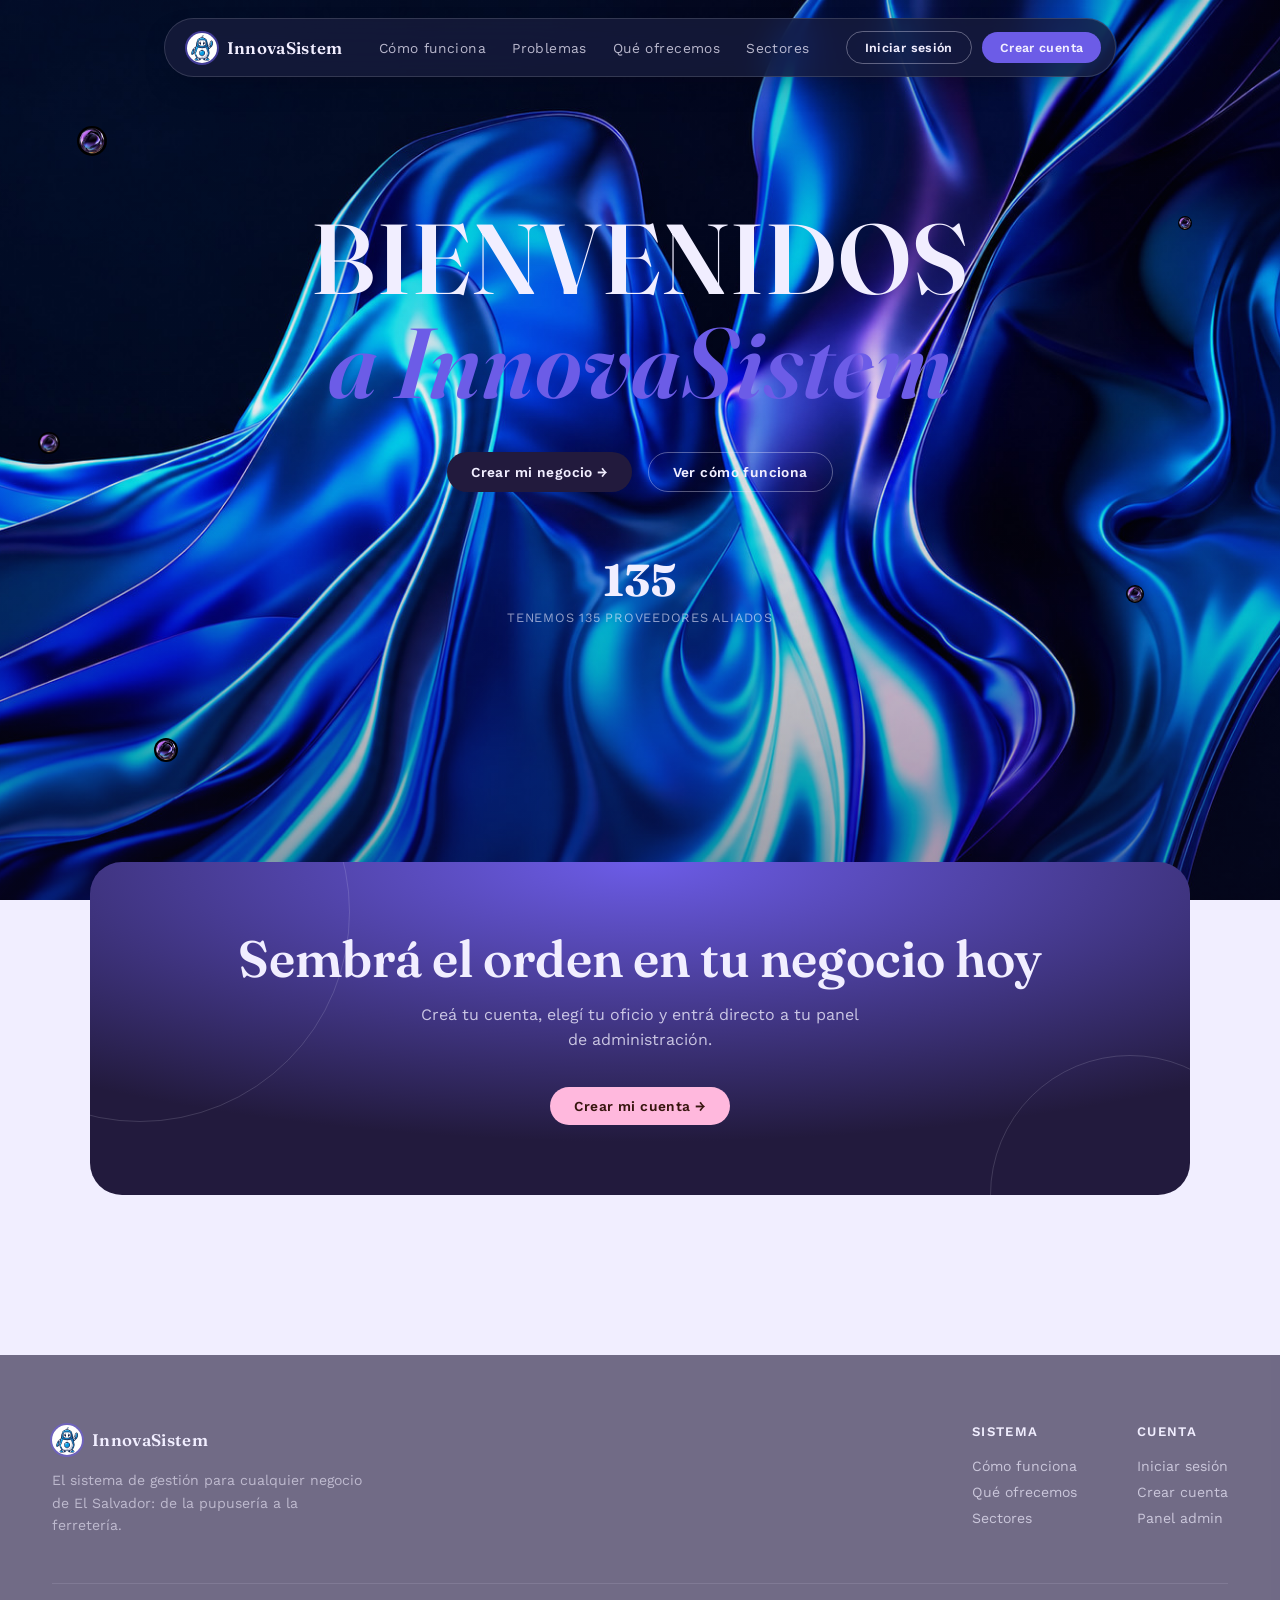
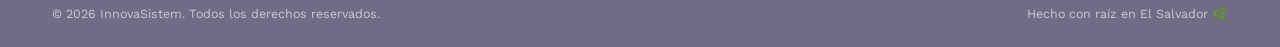
==== commit 710bd3e3: "Catálogo de oficios con proveedores reales y arreglos móviles - Registro: buscador con ~286 oficios " ====
--- a/index.html
+++ b/index.html
@@ -4,12 +4,12 @@
 <meta charset="UTF-8">
 <meta name="viewport" content="width=device-width, initial-scale=1.0">
 <title>InnovaSistem — El sistema para tu negocio local</title>
-<meta name="description" content="InnovaSistem: proveedores, facturación, ventas, ingresos y pagos en un solo lugar para clínicas, pupuserías y talleres.">
+<meta name="description" content="InnovaSistem: proveedores, facturación, ventas, ingresos y pagos en un solo lugar para cualquier tipo de negocio.">
 <link rel="icon" href="data:,">
 <link rel="preconnect" href="https://fonts.googleapis.com">
 <link rel="preconnect" href="https://fonts.gstatic.com" crossorigin>
 <link href="https://fonts.googleapis.com/css2?family=Fraunces:ital,opsz,wght@0,9..144,400;0,9..144,600;0,9..144,700;1,9..144,500&family=Work+Sans:wght@400;500;600;700&display=swap" rel="stylesheet">
-<link rel="stylesheet" href="styles.css?v=20260911e">
+<link rel="stylesheet" href="styles.css?v=20261005c">
 </head>
 <body>
 
@@ -55,8 +55,6 @@
 </div>
 
 <header class="hero" id="top">
-  <div class="hero-clock" id="clock">HORA LOCAL<span id="clockTime">00:00</span></div>
-
   <div class="hero-inner">    
     <h1 class="reveal delay-1">Bienvenidos<br><span class="accent">a InnovaSistem</span></h1>
     <div class="hero-cta reveal delay-4">
@@ -65,7 +63,7 @@
     </div>
 
     <div class="stats stats-single reveal delay-4">
-      <div class="stat"><b data-count="18">0</b><span>Tenemos 18 proveedores aliados</span></div>
+      <div class="stat"><b data-count="135">0</b><span>Tenemos 135 proveedores aliados</span></div>
     </div>
   </div>
 </header>
@@ -75,7 +73,7 @@
     <div class="cta-band reveal">
       <div class="cta-ring r1"></div><div class="cta-ring r2"></div>
       <h2>Sembrá el orden en tu negocio hoy</h2>
-      <p>Creá tu cuenta, elegí tu rubro y entrá directo a tu panel de administración.</p>
+      <p>Creá tu cuenta, elegí tu oficio y entrá directo a tu panel de administración.</p>
       <a href="login.html#crear" class="btn btn-rosy">Crear mi cuenta →</a>
     </div>
   </div>
@@ -86,7 +84,7 @@
     <div class="foot-top">
       <div class="foot-brand">
         <a href="#top" class="brand"><img src="imagenes/logo.png" alt="" class="mascot-logo">InnovaSistem</a>
-        <p>El sistema de gestión pensado para clínicas, pupuserías y talleres automotrices de El Salvador.</p>
+        <p>El sistema de gestión para cualquier negocio de El Salvador: de la pupusería a la ferretería.</p>
       </div>
       <div class="foot-cols">
         <div class="foot-col"><h4>Sistema</h4><a href="como-funciona.html">Cómo funciona</a><a href="que-ofrecemos.html">Qué ofrecemos</a><a href="sectores.html">Sectores</a></div>
@@ -100,6 +98,6 @@
   </div>
 </footer>
 
-<script defer src="main.js?v=20260908"></script>
+<script defer src="main.js?v=20261005b"></script>
 </body>
 </html>
--- a/styles.css
+++ b/styles.css
@@ -85,29 +85,29 @@
 }
 .nav-inner{
   display:flex;align-items:center;gap:36px;
-  background:rgba(250,248,255,.72);
+  background:var(--glass-dark);
   backdrop-filter:blur(16px) saturate(150%);
-  border:1px solid rgba(34,26,61,.1);
+  border:1px solid var(--glass-dark-border);
   border-radius:999px;
   padding:12px 14px 12px 22px;
-  box-shadow:0 12px 34px -18px rgba(34,26,61,.28);
+  box-shadow:0 12px 34px -18px rgba(6,4,20,.6);
   transition:padding .4s var(--ease), gap .4s var(--ease);
 }
 .nav.scrolled .nav-inner{padding:8px 10px 8px 18px;box-shadow:0 8px 24px -14px rgba(34,26,61,.35);}
 
-.brand{display:flex;align-items:center;gap:10px;font-family:var(--ff-serif);font-weight:600;font-size:1.05rem;letter-spacing:.02em;color:var(--dark-green);white-space:nowrap;}
+.brand{display:flex;align-items:center;gap:10px;font-family:var(--ff-serif);font-weight:600;font-size:1.05rem;letter-spacing:.02em;color:var(--beige);white-space:nowrap;}
 .brand svg, .brand img{width:30px;height:30px;flex:none;}
-.mascot-logo{border-radius:50%;object-fit:cover;background:#fff;display:block;box-shadow:0 0 0 1px rgba(34,26,61,.08);}
+.mascot-logo{border-radius:50%;object-fit:cover;background:#fff;display:block;box-shadow:0 0 0 2px rgba(108,92,231,.55);}
 
 .nav-links{display:flex;align-items:center;gap:26px;}
 .nav-links a{
-  font-size:.86rem;letter-spacing:.03em;color:var(--dark-green);opacity:.75;
+  font-size:.86rem;letter-spacing:.03em;color:var(--beige);opacity:.75;
   position:relative;padding:4px 0;transition:opacity .3s;
 }
 .nav-links a:hover{opacity:1;}
 .nav-links a::after{
   content:'';position:absolute;left:0;bottom:-2px;height:1.5px;width:0;
-  background:var(--rosy-dark);transition:width .35s var(--ease);
+  background:var(--p-sky);transition:width .35s var(--ease);
 }
 .nav-links a:hover::after{width:100%;}
 
@@ -128,7 +128,11 @@
 .hero-cta .btn-outline:hover{background:var(--beige);color:var(--dark-green);border-color:var(--beige);}
 
 .nav-cta{display:flex;align-items:center;gap:10px;}
-.burger{display:none;width:40px;height:40px;border-radius:50%;align-items:center;justify-content:center;background:var(--dark-green);color:var(--beige);}
+/* nav pill is dark glass: light outline + violet solid buttons */
+.nav-cta .btn-outline{color:var(--beige);border-color:rgba(241,238,255,.35);}
+.nav-cta .btn-outline:hover{background:var(--beige);color:var(--dark-green);border-color:var(--beige);}
+.nav-cta .btn-dark{background:var(--moss);}
+.burger{display:none;width:40px;height:40px;border-radius:50%;align-items:center;justify-content:center;background:var(--moss);color:var(--beige);}
 .burger svg{width:18px;height:18px;}
 
 /* ---------------- hero ---------------- */
@@ -136,17 +140,6 @@
   position:relative;display:flex;align-items:center;justify-content:center;
   padding:150px 32px 60px;overflow:hidden;min-height:78vh;
 }
-.hero-clock{
-  position:absolute;top:130px;right:6%;
-  width:118px;height:118px;border-radius:50%;
-  background:var(--moss);color:var(--dark-green);
-  display:flex;flex-direction:column;align-items:center;justify-content:center;
-  text-align:center;font-size:.62rem;letter-spacing:.06em;font-weight:600;
-  box-shadow:var(--shadow);
-  animation:float-slow 7s ease-in-out infinite;
-}
-.hero-clock span{display:block;font-family:var(--ff-serif);font-size:1.15rem;margin-top:2px;}
-@keyframes float-slow{0%,100%{transform:translateY(0) rotate(-2deg);}50%{transform:translateY(-12px) rotate(2deg);}}
 
 .hero-inner{
   position:relative;z-index:3;max-width:820px;text-align:center;
@@ -313,15 +306,16 @@
 /* ---------------- mobile menu ---------------- */
 .mobile-menu{
   position:fixed;top:90px;left:16px;right:16px;z-index:490;
-  background:rgba(250,248,255,.92);backdrop-filter:blur(16px);
+  background:var(--glass-dark);backdrop-filter:blur(16px);
   border-radius:var(--radius-md);padding:18px;
   box-shadow:var(--shadow);display:flex;flex-direction:column;gap:4px;
-  border:1px solid rgba(34,26,61,.08);
+  border:1px solid var(--glass-dark-border);
 }
 .mobile-menu[hidden]{display:none !important;}
-.mobile-menu a{padding:12px 14px;border-radius:12px;color:var(--dark-green);font-size:.95rem;transition:background .3s;}
-.mobile-menu a:hover{background:rgba(34,26,61,.06);}
-.mobile-menu a.btn{margin-top:8px;text-align:center;}
+.mobile-menu a{padding:12px 14px;border-radius:12px;color:var(--beige);font-size:.95rem;transition:background .3s;}
+.mobile-menu a:hover{background:rgba(241,238,255,.08);}
+.mobile-menu a.btn{margin-top:8px;text-align:center;color:var(--beige);background:var(--moss);}
+.mobile-menu a.btn:hover{background:var(--moss-dark);}
 
 /* ---------------- mini orbs ---------------- */
 .orb-field{position:fixed;inset:0;z-index:1;pointer-events:none;overflow:hidden;}
@@ -350,7 +344,6 @@
   .offer-grid{grid-template-columns:repeat(2,1fr);}
   .sector-grid{grid-template-columns:1fr;}
   .stats{grid-template-columns:repeat(2,1fr);}
-  .hero-clock{display:none;}
 }
 @media (max-width:640px){
   .steps{grid-template-columns:1fr;}
@@ -359,4 +352,11 @@
   .foot-top{flex-direction:column;}
   section{padding:80px 0;}
   .hero{padding:130px 20px 70px;}
-}
+  /* nav: logo + burger only; login/crear cuenta live in #mobileMenu */
+  .nav{top:12px;padding:0 12px;}
+  .nav-inner{width:100%;justify-content:space-between;gap:12px;padding:8px 8px 8px 16px;}
+  .nav.scrolled .nav-inner{padding:6px 6px 6px 14px;}
+  .nav-cta .btn{display:none;}
+  .hero-inner{padding:24px 0;}
+  .hero h1{font-size:clamp(2.1rem,11vw,3.2rem);}
+}
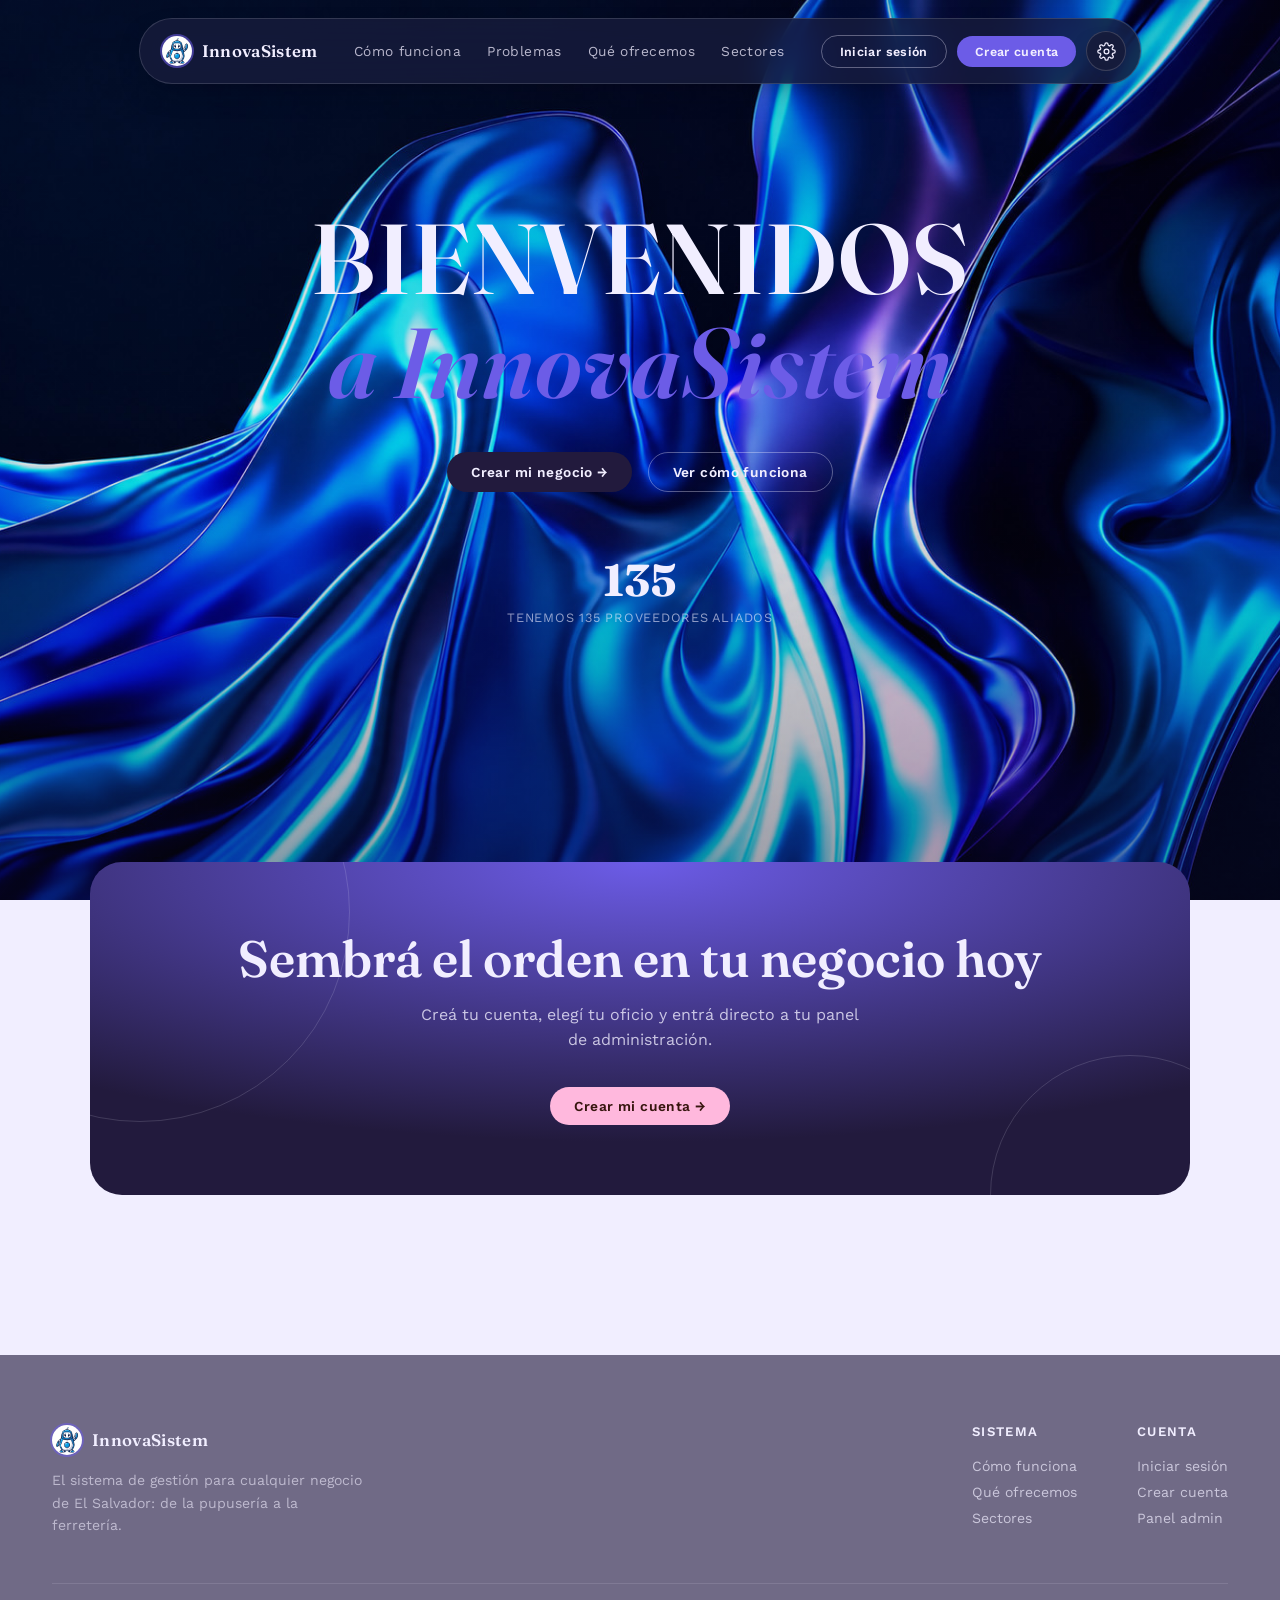
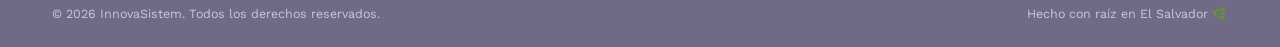
==== commit 0e8bdbb0: "Tuerca de ajustes, modo claro Vivo, correo de admin24 y de negocios - ajustes.js/ajustes.css/i18n.js" ====
--- a/index.html
+++ b/index.html
@@ -1,5 +1,5 @@
 <!doctype html>
-<html lang="es">
+<html lang="es" data-default-theme="dark">
 <head>
 <meta charset="UTF-8">
 <meta name="viewport" content="width=device-width, initial-scale=1.0">
@@ -9,7 +9,10 @@
 <link rel="preconnect" href="https://fonts.googleapis.com">
 <link rel="preconnect" href="https://fonts.gstatic.com" crossorigin>
 <link href="https://fonts.googleapis.com/css2?family=Fraunces:ital,opsz,wght@0,9..144,400;0,9..144,600;0,9..144,700;1,9..144,500&family=Work+Sans:wght@400;500;600;700&display=swap" rel="stylesheet">
-<link rel="stylesheet" href="styles.css?v=20261005c">
+<link rel="stylesheet" href="styles.css?v=20261006g">
+<link rel="stylesheet" href="ajustes.css?v=20261006a">
+<script src="i18n.js?v=20261006c"></script>
+<script src="ajustes.js?v=20261006a"></script>
 </head>
 <body>
 
@@ -17,14 +20,6 @@
   <img src="imagenes/logo.png" alt="" class="mascot-logo">
 </div>
 <div class="grain"></div>
-<div class="orb-field" aria-hidden="true">
-  <span class="mini-orb o1"></span>
-  <span class="mini-orb o2"></span>
-  <span class="mini-orb o3"></span>
-  <span class="mini-orb o4"></span>
-  <span class="mini-orb o5"></span>
-</div>
-
 <nav class="nav" id="nav">
   <div class="nav-inner">
     <a href="#top" class="brand">
@@ -40,6 +35,7 @@
     <div class="nav-cta">
       <a href="login.html" class="btn btn-outline btn-sm">Iniciar sesión</a>
       <a href="login.html#crear" class="btn btn-dark btn-sm">Crear cuenta</a>
+      <span data-ajustes-slot></span>
       <button class="burger" id="burger" aria-label="Menú"><svg viewBox="0 0 24 24" fill="none" stroke="currentColor" stroke-width="2"><path d="M4 7h16M4 12h16M4 17h16"/></svg></button>
     </div>
   </div>
--- a/styles.css
+++ b/styles.css
@@ -317,23 +317,6 @@
 .mobile-menu a.btn{margin-top:8px;text-align:center;color:var(--beige);background:var(--moss);}
 .mobile-menu a.btn:hover{background:var(--moss-dark);}
 
-/* ---------------- mini orbs ---------------- */
-.orb-field{position:fixed;inset:0;z-index:1;pointer-events:none;overflow:hidden;}
-.mini-orb{
-  position:absolute;border-radius:50%;
-  background:url('imagenes/orbe.png') center/cover;
-  box-shadow:0 20px 50px -14px rgba(34,26,61,.5);
-  animation:orb-float 12s ease-in-out infinite;
-}
-.mini-orb.o1{width:30px;height:30px;top:14%;left:6%;animation-duration:13s;}
-.mini-orb.o2{width:18px;height:18px;top:65%;left:88%;animation-duration:9s;animation-delay:1.2s;}
-.mini-orb.o3{width:24px;height:24px;top:82%;left:12%;animation-duration:15s;animation-delay:.6s;}
-.mini-orb.o4{width:14px;height:14px;top:24%;left:92%;animation-duration:10s;animation-delay:2s;}
-.mini-orb.o5{width:22px;height:22px;top:48%;left:3%;animation-duration:11s;animation-delay:.9s;}
-@keyframes orb-float{
-  0%,100%{transform:translateY(0) rotate(0deg);}
-  50%{transform:translateY(-22px) rotate(10deg);}
-}
 
 /* ---------------- responsive ---------------- */
 @media (max-width:980px){
@@ -360,3 +343,83 @@
   .hero-inner{padding:24px 0;}
   .hero h1{font-size:clamp(2.1rem,11vw,3.2rem);}
 }
+
+/* ---------------- modo claro (tuerca → Tema → Claro) — opción C "Vivo" ----------------
+   Sin foto lavada: fondo claro limpio con manchas de color violeta/azul,
+   textos azul muy oscuro (alto contraste), acentos con degradé violeta→azul,
+   tarjetas blancas nítidas que se elevan al pasar el mouse y footer oscuro
+   como cierre. La barra de arriba sigue oscura. */
+html[data-theme="light"]{
+  --vivo-ink:#0F1A3D;
+  --vivo-text:#3B4566;
+  --vivo-grad:linear-gradient(135deg,#6C5CE7 0%,#2B5BD7 100%);
+}
+html[data-theme="light"] body{
+  background-color:#F4F6FC;
+  background-image:
+    radial-gradient(circle at 12% 8%, rgba(108,92,231,.22), transparent 38%),
+    radial-gradient(circle at 88% 18%, rgba(43,91,215,.2), transparent 40%),
+    radial-gradient(circle at 50% 100%, rgba(108,92,231,.14), transparent 45%);
+  background-attachment:fixed;
+}
+html[data-theme="light"] .hero h1{color:var(--vivo-ink);}
+html[data-theme="light"] .hero h1 .accent{
+  background:var(--vivo-grad);-webkit-background-clip:text;background-clip:text;color:transparent;
+}
+html[data-theme="light"] .stat b{background:var(--vivo-grad);-webkit-background-clip:text;background-clip:text;color:transparent;}
+html[data-theme="light"] .stat span{color:var(--vivo-text);font-weight:600;}
+html[data-theme="light"] .hero-cta .btn-dark{background:var(--vivo-grad);box-shadow:0 14px 30px -14px rgba(76,80,220,.7);}
+html[data-theme="light"] .hero-cta .btn-outline{color:var(--vivo-ink);border-color:rgba(15,26,61,.25);background:#fff;}
+html[data-theme="light"] .hero-cta .btn-outline:hover{background:var(--vivo-ink);color:#fff;border-color:var(--vivo-ink);}
+
+html[data-theme="light"] .section-head{background:#fff;border:1px solid rgba(15,26,61,.07);box-shadow:0 1px 2px rgba(15,26,61,.05), 0 24px 50px -30px rgba(43,40,140,.35);}
+html[data-theme="light"] .section-head h2{color:var(--vivo-ink);}
+html[data-theme="light"] .section-head p{color:var(--vivo-text);}
+html[data-theme="light"] .tag{background:var(--vivo-grad);-webkit-background-clip:text;background-clip:text;color:transparent;}
+
+html[data-theme="light"] .step-card,
+html[data-theme="light"] .step-card:nth-child(even),
+html[data-theme="light"] .problem-card,
+html[data-theme="light"] .problem-card:nth-child(even),
+html[data-theme="light"] .offer-card,
+html[data-theme="light"] .offer-card:nth-child(even){
+  background:#fff;border:1px solid rgba(15,26,61,.07);
+  box-shadow:0 1px 2px rgba(15,26,61,.05), 0 16px 34px -24px rgba(43,40,140,.35);
+}
+html[data-theme="light"] .offer-card{border-left:3px solid #6C5CE7;}
+html[data-theme="light"] .step-card:hover,
+html[data-theme="light"] .problem-card:hover,
+html[data-theme="light"] .offer-card:hover{border-color:rgba(108,92,231,.45);box-shadow:0 2px 4px rgba(15,26,61,.06), 0 28px 50px -24px rgba(76,80,220,.45);}
+html[data-theme="light"] .step-num{background:var(--vivo-grad);box-shadow:0 8px 18px -8px rgba(76,80,220,.7);}
+html[data-theme="light"] .step-card h3,
+html[data-theme="light"] .problem-card h3,
+html[data-theme="light"] .offer-card h3{color:var(--vivo-ink);}
+html[data-theme="light"] .step-card p,
+html[data-theme="light"] .problem-card p,
+html[data-theme="light"] .offer-card p{color:var(--vivo-text);}
+html[data-theme="light"] .problem-card .ico{background:var(--vivo-grad);color:#fff;box-shadow:0 10px 20px -10px rgba(76,80,220,.7);}
+html[data-theme="light"] .offer-card .ico{color:#5B4BE0;}
+html[data-theme="light"] .offer-card .seal{background:#2B5BD7;}
+html[data-theme="light"] .problems-section,
+html[data-theme="light"] .sector-band{background:transparent;}
+
+html[data-theme="light"] footer{
+  background:#fff;color:var(--vivo-text);
+  box-shadow:0 -1px 0 rgba(15,26,61,.06), 0 -24px 50px -34px rgba(43,40,140,.35);
+}
+html[data-theme="light"] .foot-top{border-bottom-color:rgba(15,26,61,.08);}
+html[data-theme="light"] .foot-brand .brand,
+html[data-theme="light"] .foot-col h4{color:var(--vivo-ink);}
+html[data-theme="light"] .foot-brand p{color:var(--vivo-text);}
+html[data-theme="light"] .foot-col a{color:var(--vivo-text);}
+html[data-theme="light"] .foot-col a:hover{color:#5B4BE0;}
+/* cuadro "Sembrá el orden…" (cta-band) en la opción C: degradé brillante, sin negro, botón blanco */
+html[data-theme="light"] .cta-band{
+  background:linear-gradient(135deg,#6C5CE7 0%,#4F5BE0 50%,#2B5BD7 100%);
+  box-shadow:0 30px 60px -30px rgba(43,60,200,.6);
+}
+html[data-theme="light"] .cta-band h2{color:#fff;}
+html[data-theme="light"] .cta-band p{color:rgba(255,255,255,.88);}
+html[data-theme="light"] .cta-band .btn-rosy{background:#fff;color:#3B2FC0;box-shadow:0 14px 30px -14px rgba(10,8,60,.5);}
+html[data-theme="light"] .cta-band .btn-rosy:hover{background:#F1EEFF;}
+html[data-theme="light"] .cta-ring{border-color:rgba(255,255,255,.22);}
--- a/ajustes.css
+++ b/ajustes.css
@@ -0,0 +1,56 @@
+/* ==========================================================================
+   InnovaSistem — botón de ajustes (tuerca) y su panel: tema, zoom e idioma.
+   Se usa en todas las páginas; tiene sus propios colores para verse igual
+   sobre la landing, el login y los paneles, en claro y en oscuro.
+   ========================================================================== */
+.aj-wrap{position:relative;display:inline-flex;flex:none;}
+.aj-wrap.aj-fixed{position:fixed;top:20px;right:22px;z-index:900;}
+
+.aj-gear{
+  width:40px;height:40px;border-radius:50%;flex:none;
+  display:flex;align-items:center;justify-content:center;
+  background:rgba(22,28,58,.82);color:#F1EEFF;border:1px solid rgba(255,255,255,.16);
+  backdrop-filter:blur(14px);cursor:pointer;padding:0;
+  box-shadow:0 10px 24px -12px rgba(6,4,20,.6);
+  transition:transform .5s cubic-bezier(.16,1,.3,1), background .3s;
+}
+.aj-gear svg{width:19px;height:19px;fill:none;stroke:currentColor;stroke-width:1.6;stroke-linecap:round;stroke-linejoin:round;}
+.aj-gear:hover{background:#6C5CE7;transform:rotate(45deg);}
+.aj-gear[aria-expanded="true"]{background:#6C5CE7;transform:rotate(90deg);}
+.aj-gear:focus-visible{outline:2px solid #C9C0FF;outline-offset:3px;}
+
+.aj-panel{
+  position:absolute;top:calc(100% + 10px);right:0;z-index:950;
+  width:min(300px, calc(100vw - 24px));
+  background:rgba(22,28,58,.95);color:#F1EEFF;
+  border:1px solid rgba(255,255,255,.14);border-radius:20px;
+  backdrop-filter:blur(20px) saturate(150%);
+  box-shadow:0 30px 60px -24px rgba(0,0,0,.6);
+  padding:18px;font-family:'Work Sans','Segoe UI',sans-serif;text-align:left;
+  opacity:0;transform:translateY(-6px);pointer-events:none;
+  transition:opacity .25s, transform .3s cubic-bezier(.16,1,.3,1);
+}
+.aj-panel.open{opacity:1;transform:translateY(0);pointer-events:auto;}
+.aj-title{font-family:'Fraunces','Georgia',serif;font-size:1.05rem;font-weight:600;margin-bottom:12px;}
+.aj-row{padding:12px 0;border-top:1px solid rgba(241,238,255,.1);}
+.aj-label{display:block;font-size:.7rem;letter-spacing:.08em;text-transform:uppercase;font-weight:700;color:rgba(241,238,255,.6);margin-bottom:8px;}
+
+.aj-seg{display:grid;grid-template-columns:1fr 1fr;gap:4px;background:rgba(241,238,255,.08);border-radius:999px;padding:4px;}
+.aj-seg button{
+  border:none;background:none;color:rgba(241,238,255,.75);cursor:pointer;
+  padding:8px 6px;border-radius:999px;font:600 .8rem 'Work Sans','Segoe UI',sans-serif;
+  display:flex;align-items:center;justify-content:center;gap:6px;transition:background .25s,color .25s;
+}
+.aj-seg button svg{width:14px;height:14px;fill:none;stroke:currentColor;stroke-width:1.8;stroke-linecap:round;stroke-linejoin:round;}
+.aj-seg button.on{background:#6C5CE7;color:#fff;}
+.aj-seg button:focus-visible, .aj-zoom button:focus-visible{outline:2px solid #C9C0FF;outline-offset:1px;}
+
+.aj-zoom{display:flex;align-items:center;gap:10px;}
+.aj-zoom button{
+  width:34px;height:34px;border-radius:50%;border:none;cursor:pointer;
+  background:rgba(241,238,255,.1);color:#F1EEFF;font-size:1.1rem;line-height:1;transition:background .25s;
+}
+.aj-zoom button:hover:not(:disabled){background:#6C5CE7;}
+.aj-zoom button:disabled{opacity:.35;cursor:not-allowed;}
+.aj-zoom output{flex:1;text-align:center;font-weight:700;font-size:.95rem;}
+.aj-zoom .aj-reset{width:auto;padding:0 12px;border-radius:999px;font-size:.72rem;font-weight:700;}
